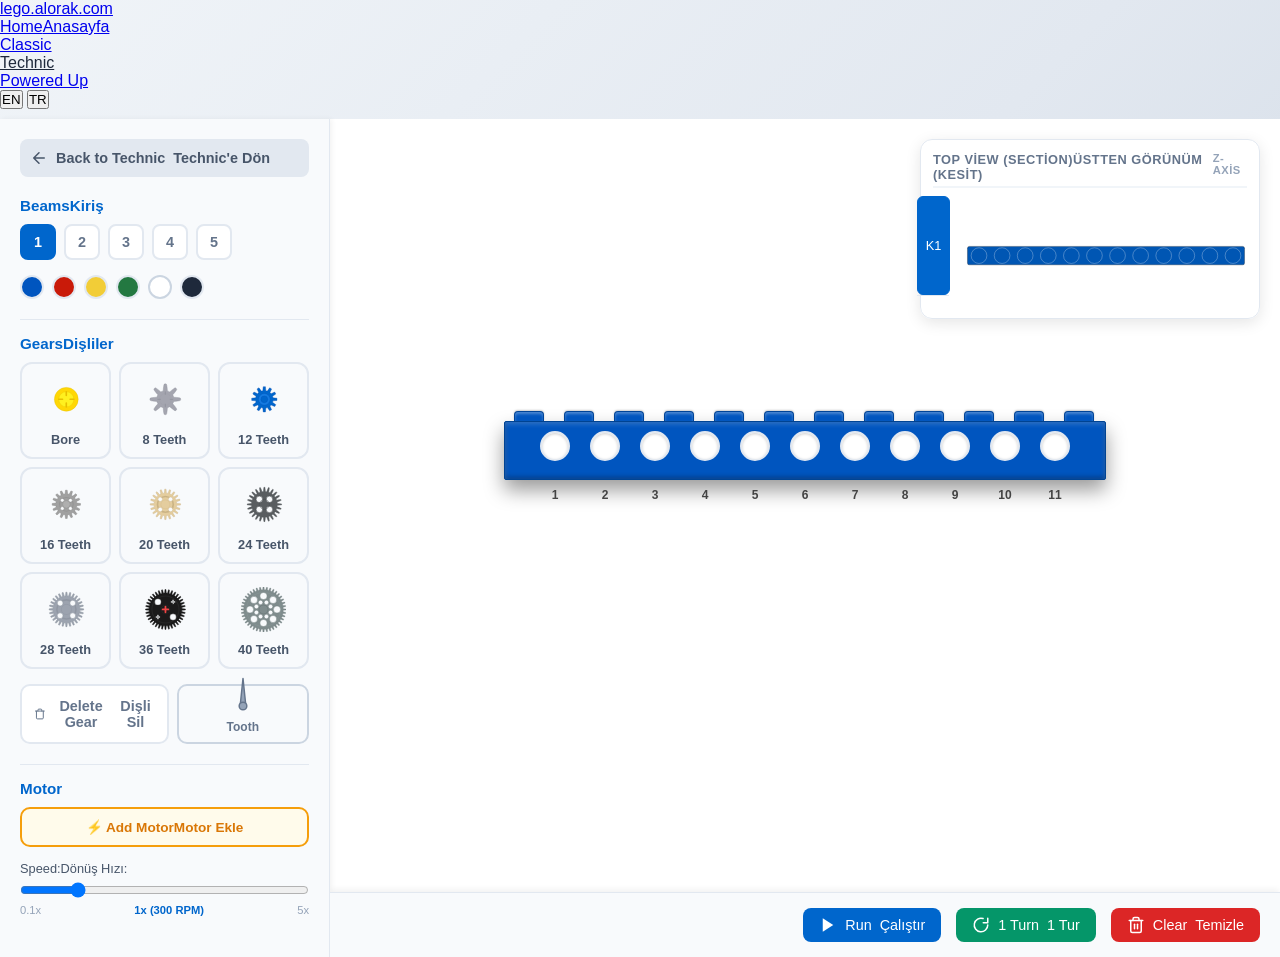
==== index.html @ b3f5bf07 "Create index.html" ====
<!DOCTYPE html>
<html lang="tr">

<head>
    <meta charset="UTF-8">
    <meta name="viewport" content="width=device-width, initial-scale=1.0">
    <title>Technic Gear Calculator - LEGO Hub</title>
    <meta name="description" content="LEGO Technic gear ratio calculator and simulator.">
    <link rel="stylesheet" href="style.css">
    <link rel="icon" href="favicon.png" type="image/png">
    <style>
        * {
            margin: 0;
            padding: 0;
            box-sizing: border-box;
        }

        body {
            font-family: 'Segoe UI', Tahoma, Geneva, Verdana, sans-serif;
            background: linear-gradient(135deg, #f0f4f8 0%, #e2e8f0 50%, #cbd5e1 100%);
            min-height: 100vh;
            color: #1e293b;
            user-select: none;
        }

        /* Main Layout */
        .container {
            max-width: 100%;
            margin: 0;
            padding: 0;
            height: calc(100vh - 52px);
            overflow: hidden;
        }

        .main-grid {
            display: flex;
            height: 100%;
            margin: 0;
            gap: 0;
        }

        /* Sidebar / Palette */
        .sidebar {
            width: 330px;
            /* Slightly wider for comfort */
            height: 100%;
            background: #f8fafc;
            border-right: 1px solid #e2e8f0;
            padding: 20px;
            overflow-y: auto;
            flex-shrink: 0;
            border-radius: 0;
            box-shadow: 2px 0 5px rgba(0, 0, 0, 0.05);
            z-index: 10;
        }

        .sidebar h2 {
            font-size: 1.1rem;
            color: #0066cc;
            margin-bottom: 20px;
            border-bottom: 1px solid #e2e8f0;
            padding-bottom: 10px;
        }

        .gear-palette {
            display: grid;
            grid-template-columns: 1fr 1fr 1fr;
            gap: 8px;
        }

        .gear-option {
            background: #f8fafc;
            border-radius: 12px;
            padding: 10px;
            cursor: pointer;
            transition: all 0.2s;
            border: 2px solid #e2e8f0;
            display: flex;
            flex-direction: column;
            align-items: center;
            gap: 8px;
        }

        .gear-option:hover {
            background: #e2e8f0;
            transform: translateY(-2px);
            box-shadow: 0 4px 12px rgba(0, 0, 0, 0.1);
        }

        .gear-option.selected {
            border-color: #0066cc;
            background: #e0f2fe;
            box-shadow: 0 0 15px rgba(0, 102, 204, 0.2);
        }

        .gear-option svg {
            width: 45px;
            height: 45px;
        }

        .gear-option span {
            font-size: 0.8rem;
            font-weight: 600;
            color: #475569;
        }

        /* Hide red axle in sidebar icons, show black hole instead */
        .gear-icon-wrapper path[fill="#EF4444"],
        .gear-icon-wrapper path[fill="#ef4444"],
        .gear-icon-wrapper path[fill="#fbbf24"] {
            display: none;
        }

        /* Delete Mode Button */
        .delete-mode-btn {
            width: 100%;
            margin-top: 15px;
            padding: 12px;
            border-radius: 10px;
            border: 2px solid #e2e8f0;
            background: #fff;
            color: #64748b;
            font-size: 0.9rem;
            font-weight: 600;
            cursor: pointer;
            transition: all 0.2s;
            display: flex;
            align-items: center;
            justify-content: center;
            gap: 8px;
        }

        .delete-mode-btn:hover {
            background: #fef2f2;
            border-color: #fca5a5;
            color: #dc2626;
        }

        .delete-mode-btn.active {
            background: #dc2626;
            border-color: #dc2626;
            color: #fff;
        }

        /* Motor Mode Button */
        .motor-mode-btn {
            display: block;
            width: 100%;
            padding: 10px;
            margin-top: 10px;
            border-radius: 10px;
            border: 2px solid #f59e0b;
            background: #fffbeb;
            color: #d97706;
            font-size: 0.85rem;
            font-weight: 600;
            cursor: pointer;
            transition: all 0.2s;
        }

        .motor-mode-btn:hover {
            background: #fef3c7;
        }

        .motor-mode-btn.active {
            background: #f59e0b;
            border-color: #f59e0b;
            color: #fff;
        }

        /* Motor Direction Buttons */
        .motor-dir-btn {
            flex: 1;
            padding: 6px 8px;
            border-radius: 6px;
            border: 1px solid #d97706;
            background: #fff;
            color: #92400e;
            font-size: 0.7rem;
            font-weight: 500;
            cursor: pointer;
            transition: all 0.2s;
        }

        .motor-dir-btn:hover {
            background: #fef3c7;
        }

        .motor-dir-btn.active {
            background: #f59e0b;
            border-color: #b45309;
            color: #fff;
        }

        /* Beam Count Buttons */
        .beam-count-btn {
            width: 36px;
            height: 36px;
            border-radius: 8px;
            border: 2px solid #e2e8f0;
            background: #fff;
            color: #64748b;
            font-size: 0.9rem;
            font-weight: 700;
            cursor: pointer;
            transition: all 0.2s;
        }

        .beam-count-btn:hover {
            background: #e0f2fe;
            border-color: #0066cc;
            color: #0066cc;
        }

        .beam-count-btn.active {
            background: #0066cc;
            border-color: #0066cc;
            color: #fff;
        }

        /* Canvas Area */
        /* Canvas Area */
        .canvas-area {
            flex: 1;
            background: #ffffff;
            border-radius: 0;
            margin: 0;
            padding: 0;
            border: none;
            box-shadow: none;
            height: 100%;
            position: relative;
            overflow: hidden;
            display: flex;
            flex-direction: column;
            /* Vertical layout */
            align-items: stretch;
            justify-content: flex-start;
        }

        .simulation-container {
            flex: 1;
            /* Take remaining space */
            width: 100%;
            margin: 0;
            position: relative;
            overflow: auto;
            /* Scroll if content is big */
            display: flex;
            align-items: center;
            justify-content: center;
            transform-origin: center;
            padding: 0;
        }

        .bottom-panel {
            width: 100%;
            background: #f8fafc;
            border-top: 1px solid #e2e8f0;
            padding: 15px 20px;
            display: flex;
            flex-direction: column;
            gap: 15px;
            z-index: 20;
            box-shadow: 0 -4px 6px -1px rgba(0, 0, 0, 0.05);
        }

        /* Side View Panel (Top Right) */
        .side-view-panel {
            position: absolute;
            top: 20px;
            right: 20px;
            width: 340px;
            background: rgba(255, 255, 255, 0.95);
            backdrop-filter: blur(4px);
            border: 1px solid #e2e8f0;
            border-radius: 12px;
            padding: 12px;
            z-index: 40;
            box-shadow: 0 4px 15px rgba(0, 0, 0, 0.1);
            transition: all 0.3s ease;
        }

        .side-view-panel:hover {
            box-shadow: 0 8px 20px rgba(0, 0, 0, 0.15);
        }

        .side-view-header {
            font-size: 0.8rem;
            text-transform: uppercase;
            letter-spacing: 0.5px;
            color: #64748b;
            font-weight: 700;
            margin-bottom: 8px;
            border-bottom: 2px solid #f1f5f9;
            padding-bottom: 4px;
            display: flex;
            justify-content: space-between;
        }

        .side-view-content {
            width: 100%;
            min-height: 60px;
            display: flex;
            justify-content: center;
        }

        .controls {
            position: static;
            display: flex;
            justify-content: flex-end;
            /* Buttons to the right */
            gap: 15px;
            width: 100%;
        }

        .btn {
            background: #0066cc;
            border: none;
            color: #fff;
            padding: 8px 16px;
            border-radius: 8px;
            cursor: pointer;
            font-size: 0.9rem;
            font-weight: 500;
            display: flex;
            align-items: center;
            gap: 6px;
            transition: all 0.2s;
        }

        .btn:hover {
            background: #0052a3;
            transform: translateY(-2px);
            box-shadow: 0 4px 12px rgba(0, 102, 204, 0.3);
        }

        .btn-danger {
            background: #dc2626;
        }

        .btn-danger:hover {
            background: #b91c1c;
        }

        /* Simulation Container */


        .beams-container {
            display: flex;
            flex-direction: column;
            align-items: center;
            gap: 0;
        }

        .beam-wrapper {
            position: relative;
        }

        /* Technic Beam - taller to represent 1.2 stud height ratio */
        .technic-beam {
            position: relative;
            background: #0056b3;
            /* Classic Technic Blue */
            border-radius: 2px;
            /* Flex restored */
            display: flex;
            align-items: flex-start;
            /* Align content to top */
            padding: 9px 35px 18px 5px;
            /* Ratio 1:3.5:2 -> Top 9px, Right 35px, Hole 30px, Bottom 18px */
            box-shadow:
                inset 0 2px 5px rgba(255, 255, 255, 0.2),
                inset 0 -2px 5px rgba(0, 0, 0, 0.3),
                0 10px 20px rgba(0, 0, 0, 0.4);
            border: 1px solid #004494;
        }

        /* Studs on top of beam */
        .beam-studs {
            position: absolute;
            top: -10px;
            left: 20px;
            display: flex;
            gap: 0;
            z-index: 1;
        }

        .stud {
            width: 30px;
            height: 10px;
            background: linear-gradient(180deg, #0077d4 0%, #0056b3 50%, #004494 100%);
            border-radius: 4px 4px 0 0;
            margin-right: 20px;
            /* STUD_SPACING - stud_width */
            box-shadow:
                inset 0 2px 3px rgba(255, 255, 255, 0.3),
                0 -1px 2px rgba(0, 0, 0, 0.2);
            border: 1px solid #004494;
            border-bottom: none;
        }

        .stud:last-child {
            margin-right: 0;
        }

        .beam-holes {
            display: flex;
            position: relative;
        }

        .beam-hole {
            width: 30px;
            height: 30px;
            background: #ffffff;
            border-radius: 50%;
            box-shadow: inset 0 1px 3px rgba(0, 0, 0, 0.2);
            cursor: pointer;
            position: relative;
            transition: all 0.2s;
            border: 2px solid #e2e8f0;
            z-index: 2;
        }

        .beam-hole:hover {
            border-color: #0066cc;
            background: #e0f2fe;
        }

        .beam-hole.has-gear {
            background: #1e293b;
            border-color: transparent;
            box-shadow: inset 0 2px 4px rgba(0, 0, 0, 0.6);
        }

        .beam-hole.active {
            border-color: #0066cc;
            background: rgba(0, 102, 204, 0.3);
        }

        .beam-hole.invalid {
            border-color: #dc2626;
            background: rgba(220, 38, 38, 0.2);
        }

        .beam-hole.has-motor {
            background: #f59e0b;
            border-color: #d97706;
            box-shadow: inset 0 2px 4px rgba(0, 0, 0, 0.3), 0 0 8px rgba(245, 158, 11, 0.5);
        }

        .beam-hole::after {
            content: attr(data-index);
            position: absolute;
            top: 55px;
            /* Below the beam (Height ~57px) */
            left: 50%;
            transform: translateX(-50%);
            font-size: 0.75rem;
            color: #333;
            /* Darker color */
            opacity: 0.9;
            display: block;
            /* Always show numbers */
            font-weight: bold;
        }

        /* Show numbers only on the last beam */
        .beam-wrapper:last-child .beam-hole::after {
            display: block;
        }

        /* Delete mode cursor */
        .delete-mode .beam-hole {
            cursor: crosshair;
        }

        .delete-mode .beam-hole:hover {
            border-color: #dc2626;
            background: rgba(220, 38, 38, 0.2);
        }

        /* Placed Gear on Beam */
        .gear-on-beam {
            position: absolute;
            top: 50%;
            left: 50%;
            transform: translate(-50%, -50%);
            /* Center on the hole */
            pointer-events: none;
            /* Let clicks pass to the remove button or hole */
            transition: transform 0.1s linear;
            display: flex;
            justify-content: center;
            align-items: center;
            z-index: 20;
            /* Ensure on top of beam */
        }

        .gear-remove-btn {
            position: absolute;
            top: -20px;
            /* Position relative to the hole center */
            right: -20px;
            background: #e74c3c;
            color: white;
            border: none;
            width: 20px;
            height: 20px;
            border-radius: 50%;
            font-size: 12px;
            cursor: pointer;
            display: flex;
            align-items: center;
            justify-content: center;
            opacity: 0;
            transition: opacity 0.2s;
            pointer-events: auto;
            z-index: 100;
        }

        .beam-hole:hover .gear-remove-btn,
        .gear-on-beam:hover+.gear-remove-btn {
            /* Tricky to target, easier if button is inside hole */
            opacity: 1;
        }

        /* Make the gear visually partially transparent when hovering the hole to see underlying structure optional */

        /* Connection Lines */
        .connection-layer {
            position: absolute;
            top: 0;
            left: 0;
            width: 100%;
            height: 100%;
            pointer-events: none;
            z-index: 5;
        }

        .connection-indicator {
            position: absolute;
            height: 6px;
            background: #2ecc71;
            top: 50%;
            transform: translateY(-50%);
            border-radius: 3px;
            transition: all 0.3s;
            opacity: 0.7;
        }

        .connection-indicator.error {
            background: #e74c3c;
            height: 8px;
            animation: pulse 1s infinite;
            z-index: 6;
        }

        @keyframes pulse {
            0% {
                opacity: 0.4;
            }

            50% {
                opacity: 0.8;
            }

            100% {
                opacity: 0.4;
            }
        }

        /* Info Panel */
        .info-panel {
            margin-top: 20px;
            background: #f1f5f9;
            padding: 15px;
            border-radius: 12px;
            width: 100%;
            border: 1px solid #e2e8f0;
        }

        .info-text {
            color: #475569;
            font-size: 0.9rem;
            line-height: 1.5;
        }

        .info-text strong {
            color: #1e293b;
        }

        /* Simulation Stats Panel */
        .simulation-stats {
            width: 100%;
            margin-top: 15px;
            background: #ffffff;
            border: 1px solid #e2e8f0;
            border-radius: 12px;
            padding: 15px;
            display: none;
        }

        .simulation-stats.active {
            display: block;
        }

        .stats-title {
            font-size: 0.9rem;
            font-weight: 700;
            color: #0066cc;
            margin-bottom: 12px;
            display: flex;
            align-items: center;
            gap: 8px;
        }

        .stats-grid {
            display: flex;
            flex-wrap: wrap;
            justify-content: center;
            gap: 8px;
        }

        .gear-stat-card {
            background: #f8fafc;
            border: 1px solid #e2e8f0;
            border-radius: 8px;
            padding: 8px;
            min-width: 125px;
            flex: 0 1 auto;
        }

        .gear-stat-card.driver {
            border-color: #0066cc;
            background: #e0f2fe;
            /* Light blue for driver when idle */
            box-shadow: 0 0 0 2px rgba(0, 102, 204, 0.1);
        }

        .gear-stat-card.active-spinning {
            background: #dcfce7 !important;
            /* Light green when running */
            border-color: #4ade80 !important;
            transition: background-color 0.3s;
        }

        .gear-stat-header {
            display: flex;
            align-items: center;
            justify-content: center;
            gap: 6px;
            margin-bottom: 8px;
        }

        .gear-stat-color {
            width: 12px;
            height: 12px;
            border-radius: 50%;
        }

        .gear-stat-name {
            font-size: 0.85rem;
            font-weight: 600;
            color: #1e293b;
        }

        .gear-stat-hole {
            font-size: 0.7rem;
            color: #64748b;
        }

        .gear-stat-values {
            display: flex;
            flex-direction: column;
            gap: 4px;
        }

        .gear-stat-row {
            display: flex;
            justify-content: space-between;
            align-items: center;
            font-size: 0.75rem;
        }

        .gear-stat-label {
            color: #64748b;
        }

        .gear-stat-value {
            font-weight: 600;
            color: #1e293b;
        }

        .gear-stat-value.cw {
            color: #16a34a;
        }

        .gear-stat-value.ccw {
            color: #dc2626;
        }

        .rotation-indicator {
            font-size: 1rem;
        }

        @media (max-width: 900px) {
            .main-grid {
                grid-template-columns: 1fr;
            }

            .gear-palette {
                grid-template-columns: repeat(3, 1fr);
            }

            .stats-grid {
                grid-template-columns: repeat(2, 1fr);
            }
        }

        /* Warning Modal */
        .modal-overlay {
            position: fixed;
            top: 0;
            left: 0;
            width: 100%;
            height: 100%;
            background: rgba(0, 0, 0, 0.5);
            display: flex;
            justify-content: center;
            align-items: center;
            z-index: 1000;
            opacity: 0;
            visibility: hidden;
            transition: all 0.3s;
        }

        .modal-overlay.active {
            opacity: 1;
            visibility: visible;
        }

        .modal-content {
            background: white;
            padding: 25px;
            border-radius: 12px;
            box-shadow: 0 10px 25px rgba(0, 0, 0, 0.2);
            max-width: 400px;
            width: 90%;
            text-align: center;
            transform: translateY(-20px);
            transition: transform 0.3s;
        }

        .modal-overlay.active .modal-content {
            transform: translateY(0);
        }

        .modal-icon {
            font-size: 3rem;
            margin-bottom: 15px;
        }

        .modal-title {
            font-size: 1.25rem;
            font-weight: 600;
            color: #1e293b;
            margin-bottom: 10px;
        }

        .modal-message {
            color: #64748b;
            margin-bottom: 20px;
            line-height: 1.5;
        }

        .modal-btn {
            background: #0066cc;
            color: white;
            border: none;
            padding: 10px 24px;
            border-radius: 8px;
            font-weight: 600;
            cursor: pointer;
            transition: background 0.2s;
        }

        .modal-btn:hover {
            background: #0052a3;
        }
    </style>
</head>

<body>
    <!-- Site Header -->
    <header>
        <a href="index.html" class="logo">
            lego.alorak.com
        </a>
        <nav>
            <ul>
                <li><a href="index.html"><span class="en-content">Home</span><span
                            class="tr-content">Anasayfa</span></a></li>
                <li><a href="classic.html">Classic</a></li>
                <li><a href="technic.html" style="color:var(--lego-red)">Technic</a></li>
                <li><a href="poweredup.html">Powered Up</a></li>
            </ul>
        </nav>
        <div class="lang-switch">
            <button class="lang-btn active" onclick="setLang('en')">EN</button>
            <button class="lang-btn" onclick="setLang('tr')">TR</button>
        </div>
    </header>

    <div class="container" style="padding-top: 10px;">
        <div class="main-grid">
            <!-- Sidebar -->
            <aside class="sidebar">
                <a href="technic.html"
                    style="display: flex; align-items: center; gap: 8px; margin-bottom: 20px; text-decoration: none; color: #475569; font-weight: 600; font-size: 0.9rem; padding: 10px; background: #e2e8f0; border-radius: 8px; transition: all 0.2s;"
                    onmouseover="this.style.background='#cbd5e1'" onmouseout="this.style.background='#e2e8f0'">
                    <svg xmlns="http://www.w3.org/2000/svg" width="18" height="18" viewBox="0 0 24 24" fill="none"
                        stroke="currentColor" stroke-width="2" stroke-linecap="round" stroke-linejoin="round">
                        <path d="M19 12H5M12 19l-7-7 7-7" />
                    </svg>
                    <span class="en-content">Back to Technic</span><span class="tr-content">Technic'e Dön</span>
                </a>

                <!-- 1. Beam Count Selector (First) -->
                <h3 style="font-size: 0.95rem; color: #0066cc; margin-bottom: 10px;"><span
                        class="en-content">Beams</span><span class="tr-content">Kiriş</span></h3>
                <div style="display: flex; gap: 8px; flex-wrap: wrap; margin-bottom: 15px;">
                    <button class="beam-count-btn active" onclick="setBeamCount(1)" data-count="1">1</button>
                    <button class="beam-count-btn" onclick="setBeamCount(2)" data-count="2">2</button>
                    <button class="beam-count-btn" onclick="setBeamCount(3)" data-count="3">3</button>
                    <button class="beam-count-btn" onclick="setBeamCount(4)" data-count="4">4</button>
                    <button class="beam-count-btn" onclick="setBeamCount(5)" data-count="5">5</button>
                </div>

                <!-- Beam Color Selection -->
                <!-- Kiriş Rengi Label Removed -->
                <div style="display: flex; gap: 8px; margin-bottom: 20px;">
                    <button onclick="setBeamColor('blue')"
                        style="width:24px; height:24px; background:#0055BF; border:2px solid #e2e8f0; border-radius:50%; cursor:pointer; transition: transform 0.2s;"
                        onmouseover="this.style.transform='scale(1.2)'" onmouseout="this.style.transform='scale(1)'"
                        title="Mavi"></button>
                    <button onclick="setBeamColor('red')"
                        style="width:24px; height:24px; background:#C91A09; border:2px solid #e2e8f0; border-radius:50%; cursor:pointer; transition: transform 0.2s;"
                        onmouseover="this.style.transform='scale(1.2)'" onmouseout="this.style.transform='scale(1)'"
                        title="Kırmızı"></button>
                    <button onclick="setBeamColor('yellow')"
                        style="width:24px; height:24px; background:#F2CD37; border:2px solid #e2e8f0; border-radius:50%; cursor:pointer; transition: transform 0.2s;"
                        onmouseover="this.style.transform='scale(1.2)'" onmouseout="this.style.transform='scale(1)'"
                        title="Sarı"></button>
                    <button onclick="setBeamColor('green')"
                        style="width:24px; height:24px; background:#237841; border:2px solid #e2e8f0; border-radius:50%; cursor:pointer; transition: transform 0.2s;"
                        onmouseover="this.style.transform='scale(1.2)'" onmouseout="this.style.transform='scale(1)'"
                        title="Yeşil"></button>
                    <button onclick="setBeamColor('white')"
                        style="width:24px; height:24px; background:#FFFFFF; border:2px solid #cbd5e1; border-radius:50%; cursor:pointer; transition: transform 0.2s;"
                        onmouseover="this.style.transform='scale(1.2)'" onmouseout="this.style.transform='scale(1)'"
                        title="Beyaz"></button>
                    <button onclick="setBeamColor('black')"
                        style="width:24px; height:24px; background:#1e293b; border:2px solid #e2e8f0; border-radius:50%; cursor:pointer; transition: transform 0.2s;"
                        onmouseover="this.style.transform='scale(1.2)'" onmouseout="this.style.transform='scale(1)'"
                        title="Siyah"></button>
                </div>

                <!-- 2. Gear Selection -->
                <div style="padding-top: 15px; border-top: 1px solid #e2e8f0;">
                    <h3 style="font-size: 0.95rem; color: #0066cc; margin-bottom: 10px;"><span
                            class="en-content">Gears</span><span class="tr-content">Dişliler</span></h3>
                    <div class="gear-palette" id="gearPalette">
                        <!-- Gears injected by JS -->
                    </div>
                    <div style="display: flex; gap: 8px;">
                        <button class="delete-mode-btn" id="deleteModeBtn" onclick="toggleDeleteMode()"
                            style="flex: 1; display: flex; align-items: center; justify-content: center; gap: 6px;">
                            <svg xmlns="http://www.w3.org/2000/svg" width="16" height="16" viewBox="0 0 24 24"
                                fill="none" stroke="currentColor" stroke-width="2" stroke-linecap="round"
                                stroke-linejoin="round">
                                <polyline points="3 6 5 6 21 6"></polyline>
                                <path
                                    d="M19 6v14a2 2 0 0 1-2 2H7a2 2 0 0 1-2-2V6m3 0V4a2 2 0 0 1 2-2h4a2 2 0 0 1 2 2v2">
                                </path>
                            </svg>
                            <span class="en-content">Delete Gear</span><span class="tr-content">Dişli Sil</span>
                        </button>
                        <!-- Tooth Button Added -->
                        <button class="delete-mode-btn" id="toothModeBtn" onclick="toggleToothMode()"
                            style="flex: 1; background-color: #f8fafc; border-color: #cbd5e1; color: #64748b; display: flex; flex-direction: column; align-items: center; justify-content: center; gap: 2px; padding: 4px;">
                            <div id="toothBtnIcon"
                                style="width: 24px; height: 24px; transition: transform 0.3s; transform-origin: center;">
                                <svg viewBox="0 0 100 100" width="100%" height="100%" style="overflow:visible">
                                    <path id="toothBtnPath" d="M38 50 L 50 -65 L 62 50 Z" fill="#94a3b8"
                                        stroke="#64748b" stroke-width="6" stroke-linejoin="round" />
                                    <circle id="toothBtnCircle" cx="50" cy="50" r="16" fill="#94a3b8" stroke="#64748b"
                                        stroke-width="6" />
                                </svg>
                            </div>
                            <span style="font-size: 0.75rem; font-weight:600;">Tooth</span>
                        </button>
                    </div>
                </div>

                <!-- Tooth Settings Panel -->
                <!-- Duplicate Panel Removed -->

                <!-- 3. Motor Placement -->
                <div style="margin-top: 20px; padding-top: 15px; border-top: 1px solid #e2e8f0;">
                    <h3 style="font-size: 0.95rem; color: #0066cc; margin-bottom: 10px;">Motor</h3>
                    <button class="motor-mode-btn" id="motorModeBtn" onclick="toggleMotorMode()">
                        ⚡ <span class="en-content">Add Motor</span><span class="tr-content">Motor Ekle</span>
                    </button>

                    <!-- Motor Info (shown when motor is placed) -->
                    <div id="motorInfo"
                        style="display: none; margin-top: 10px; padding: 10px; background: #fffbeb; border-radius: 8px; border: 1px solid #f59e0b;">
                        <div style="font-size: 0.8rem; color: #92400e; margin-bottom: 8px;">
                            ⚡ Motor: <span id="motorPositionLabel">-</span>
                        </div>

                        <!-- Motor Direction -->
                        <!-- Label removed -->
                        <div style="display: flex; gap: 6px; margin-top: 4px;">
                            <button class="motor-dir-btn active" id="motorDirCW" onclick="setMotorDirection(1)">
                                ↻ <span class="en-content">Clockwise</span><span class="tr-content">Saat Yönü</span>
                            </button>
                            <button class="motor-dir-btn" id="motorDirCCW" onclick="setMotorDirection(-1)">
                                ↺ <span class="en-content">Counter-CW</span><span class="tr-content">Ters Yön</span>
                            </button>
                        </div>
                    </div>

                    <div id="motorHelpText" style="display: none;"></div>

                    <!-- Speed Control -->
                    <div style="margin-top: 12px;">
                        <label style="font-size: 0.8rem; color: #475569;"><span class="en-content">Speed:</span><span
                                class="tr-content">Dönüş Hızı:</span></label>
                        <input type="range" id="speedSlider" min="0.1" max="5" step="0.1" value="1"
                            style="width: 100%; cursor: pointer; margin-top: 5px;" onchange="updateSpeedLabel()">
                        <div
                            style="display: flex; justify-content: space-between; font-size: 0.7rem; color: #94a3b8; margin-top: 2px;">
                            <span>0.1x</span>
                            <span id="speedLabel" style="font-weight: bold; color: #0066cc;">1x</span>
                            <span>5x</span>
                        </div>
                    </div>
                </div>

                <!-- Tooth Settings Panel (Moved below Motor) -->
                <div id="toothSettingsPanel"
                    style="display: none; margin-top: 20px; padding-top: 15px; border-top: 1px solid #e2e8f0;">
                    <h3 style="font-size: 0.95rem; color: #d97706; margin-bottom: 10px;"><span class="en-content">Tooth
                            Direction</span><span class="tr-content">Tooth (Gösterge) Yönü</span></h3>
                    <div
                        style="display: flex; align-items: center; gap: 10px; background: #fff7ed; padding: 10px; border-radius: 8px; border: 1px solid #ffedd5;">
                        <span style="font-size: 0.9rem; font-weight: bold; color: #9a3412; min-width: 40px;"
                            id="pointerAngleDisplay">0°</span>
                        <button class="btn" onclick="rotatePointerSetting()"
                            style="flex: 1; padding: 6px; font-size: 0.8rem; background: #fff; border: 1px solid #fdba74; color: #c2410c; cursor: pointer;">
                            ↻ +90° <span class="en-content">Rotate</span><span class="tr-content">Çevir</span>
                        </button>
                    </div>
                    <p style="font-size: 0.75rem; color: #94a3b8; margin-top: 8px; margin-bottom: 0;">
                        <span class="en-content">Select the angle and click on a gear to add.</span><span
                            class="tr-content">İstediğiniz açıyı seçip dişliye tıklayarak ekleyin.</span>
                    </p>
                </div>
            </aside>

            <!-- Main Canvas -->
            <main class="canvas-area">
                <!-- Side View Panel -->
                <div class="side-view-panel">
                    <div class="side-view-header">
                        <span><span class="en-content">Top View (Section)</span><span class="tr-content">Üstten Görünüm
                                (Kesit)</span></span>
                        <span style="font-size: 0.7rem; color: #94a3b8;">Z-Axis</span>
                    </div>
                    <div class="side-view-content" id="sideViewContainer">
                        <!-- SVG Injected Here -->
                    </div>
                </div>

                <div class="simulation-container" id="simContainer">
                    <!-- Beam renders here -->
                </div>

                <div class="bottom-panel">
                    <div class="controls">
                        <button class="btn" id="toggleRun" style="display: flex; align-items: center; gap: 8px;">
                            <svg xmlns="http://www.w3.org/2000/svg" width="18" height="18" viewBox="0 0 24 24"
                                fill="currentColor" stroke="none" stroke-width="2" stroke-linecap="round"
                                stroke-linejoin="round">
                                <polygon points="5 3 19 12 5 21 5 3"></polygon>
                            </svg>
                            <span class="en-content">Run</span><span class="tr-content">Çalıştır</span>
                        </button>
                        <button class="btn" id="runOneTurn"
                            style="display: flex; align-items: center; gap: 8px; background: #059669;">
                            <svg xmlns="http://www.w3.org/2000/svg" width="18" height="18" viewBox="0 0 24 24"
                                fill="none" stroke="currentColor" stroke-width="2" stroke-linecap="round"
                                stroke-linejoin="round">
                                <path d="M21 12a9 9 0 11-6.219-8.56"></path>
                                <polyline points="21 3 21 9 15 9"></polyline>
                            </svg>
                            <span class="en-content">1 Turn</span><span class="tr-content">1 Tur</span>
                        </button>
                        <button class="btn btn-danger" id="clearBoard"
                            style="display: flex; align-items: center; gap: 8px;">
                            <svg xmlns="http://www.w3.org/2000/svg" width="18" height="18" viewBox="0 0 24 24"
                                fill="none" stroke="currentColor" stroke-width="2" stroke-linecap="round"
                                stroke-linejoin="round">
                                <polyline points="3 6 5 6 21 6"></polyline>
                                <path
                                    d="M19 6v14a2 2 0 0 1-2 2H7a2 2 0 0 1-2-2V6m3 0V4a2 2 0 0 1 2-2h4a2 2 0 0 1 2 2v2">
                                </path>
                                <line x1="10" y1="11" x2="10" y2="17"></line>
                                <line x1="14" y1="11" x2="14" y2="17"></line>
                            </svg>
                            <span class="en-content">Clear</span><span class="tr-content">Temizle</span>
                        </button>
                    </div>

                    <!-- Simulation Stats Panel (Moved here) -->
                    <div class="simulation-stats" id="simulationStats">
                        <div class="stats-title">
                            📊 <span class="en-content">Rotation Info</span><span class="tr-content">Dönüş
                                Bilgileri</span>
                        </div>
                        <div class="stats-grid" id="statsGrid">
                            <!-- Gear stats will be injected here -->
                        </div>
                    </div>
                </div>
            </main>
        </div>
    </div>

    <script>
        // --- CONFIGURATION ---

        // 1 Stud (Hole center-to-center spacing) in pixels
        const STUD_SPACING = 50;

        // Gear Definitions
        // radius: The pitch radius in "studs".
        // Diameter = 2 * radius.
        // Example: 8T has 0.5 stud radius (1 stud diameter). Fits perfectly with another 8T on adjacent hole (dist 1).
        const GEARS = [
            { teeth: 0, radius: 0.5, color: '#FFD706', type: 'bush' }, // Bush (Spacer) - Yellow
            { teeth: 8, radius: 0.5, color: '#A4A5AF', type: 'spur' },
            { teeth: 12, radius: 0.75, color: '#0066cc', type: 'bevel' },
            { teeth: 16, radius: 1.0, color: '#a0a0a0', type: 'spur' },
            { teeth: 20, radius: 1.25, color: '#e4cd9e', type: 'double' }, // Tan (Updated from image)
            { teeth: 24, radius: 1.5, color: '#595d60', type: 'spur' },   // Dark Gray
            { teeth: 28, radius: 1.75, color: '#9ca3af', type: 'double' }, // Light Gray (New Design)
            { teeth: 36, radius: 2.25, color: '#1a1a1a', type: 'spur' },  // Black
            { teeth: 40, radius: 2.5, color: '#7f8c8d', type: 'spur' }
        ];

        // --- STATE ---
        let selectedGearIndex = null;
        // 2D board state: boardState[beamIndex][holeIndex]
        let boardState = [];
        let isRunning = false;
        let animationFrameId;
        let deleteMode = false;
        let motorMode = false;
        let beamCount = 1; // Number of beams (1-5)
        // Motor position: { beamIndex, holeIndex } or null
        let motorPosition = null;
        // Motor direction: 1 = clockwise, -1 = counter-clockwise
        let motorDirection = 1;
        // Beam Color: blue, red, yellow, green, white, black
        let beamColor = 'blue';
        let toothMode = false;
        let currentPointerAngle = 0;

        // Manual Gear Rotation State (Kinematic Drag)
        let gearConnectionsMap = {};
        let isDraggingGear = false;
        let draggedGearKey = null; // { beamIndex, holeIndex }
        let lastMouseX = 0;

        // Initialize board state for given beam count
        function initBoardState() {
            boardState = [];
            for (let i = 0; i < 5; i++) { // Max 5 beams
                boardState.push(new Array(11).fill(null));
            }
            motorPosition = null;
            updateMotorInfoPanel();
        }

        function setBeamColor(color) {
            beamColor = color;
            renderBeam();
        }

        // --- HELPERS ---
        function updateStatus(message, isWarning = false) {
            // Status bar disabled
        }

        // --- INIT ---
        function init() {
            initBoardState();
            renderPalette();
            renderBeam();
            setupEventListeners();
            updateSpeedLabel(); // Initialize speed label with RPM
        }

        function setupEventListeners() {
            document.getElementById('toggleRun').addEventListener('click', toggleSimulation);
            document.getElementById('runOneTurn').addEventListener('click', runOneTurn);
            document.getElementById('clearBoard').addEventListener('click', clearBoard);

            // Drag Events (Global)
            document.addEventListener('mousemove', handleGearDrag);
            document.addEventListener('mouseup', endGearDrag);

            // Clear highlight when clicking on empty space in simulation container
            document.getElementById('simContainer').addEventListener('click', function (e) {
                // Only clear if clicking on background (not on holes, gears, or buttons)
                if (e.target.classList.contains('simulation-container') ||
                    e.target.classList.contains('beam-content-area') ||
                    e.target.classList.contains('technic-beam') ||
                    e.target.classList.contains('beam-wrapper')) {
                    if (typeof clearHighlight === 'function') {
                        clearHighlight();
                    }
                    // Reset Modes
                    if (selectedGearIndex !== null) {
                        selectedGearIndex = null;
                        document.querySelectorAll('.gear-option').forEach(el => el.classList.remove('selected'));
                    }
                    if (toothMode) toggleToothMode();
                }
            });
        }

        function updateSpeedLabel() {
            const slider = document.getElementById('speedSlider');
            const label = document.getElementById('speedLabel');
            if (slider && label) {
                const val = parseFloat(slider.value);
                const rpm = Math.round(val * 300);
                label.textContent = `${val}x (${rpm} RPM)`;
            }
        }

        function updateMotorInfoPanel() {
            const motorInfo = document.getElementById('motorInfo');
            const motorHelpText = document.getElementById('motorHelpText');
            const motorPositionLabel = document.getElementById('motorPositionLabel');

            if (motorPosition) {
                motorInfo.style.display = 'block';
                motorHelpText.style.display = 'none';
                motorPositionLabel.textContent = `Kiriş ${motorPosition.beamIndex + 1}, Delik ${motorPosition.holeIndex + 1}`;
            } else {
                motorInfo.style.display = 'none';
                motorHelpText.style.display = 'block';
            }
        }

        function setMotorDirection(dir) {
            motorDirection = dir;

            // Update button states
            document.getElementById('motorDirCW').classList.toggle('active', dir === 1);
            document.getElementById('motorDirCCW').classList.toggle('active', dir === -1);
        }

        function clearBoard() {
            document.getElementById('confirmModal').classList.add('active');
        }

        function closeConfirmModal(event) {
            if (!event || event.target.id === 'confirmModal' || (event.target.classList && event.target.classList.contains('close-btn'))) {
                document.getElementById('confirmModal').classList.remove('active');
            }
            // For manual close
            if (!event) document.getElementById('confirmModal').classList.remove('active');
        }

        function executeClearBoard() {
            initBoardState();
            stopSimulation();
            motorPosition = null;
            updateMotorInfoPanel();
            renderBeam();
            renderSideView();
            validateAndCalculate();
            updateStatus(t('allCleared'));
            renderSimulationStats();
            document.getElementById('confirmModal').classList.remove('active');
        }

        function toggleDeleteMode() {
            deleteMode = !deleteMode;
            selectedGearIndex = null;

            // Update UI
            document.querySelectorAll('.gear-option').forEach(el => el.classList.remove('selected'));
            const btn = document.getElementById('deleteModeBtn');
            const simContainer = document.getElementById('simContainer');

            const trashIcon = `<svg xmlns="http://www.w3.org/2000/svg" width="18" height="18" viewBox="0 0 24 24" fill="none" stroke="currentColor" stroke-width="2" stroke-linecap="round" stroke-linejoin="round" style="margin-right: 6px;"><polyline points="3 6 5 6 21 6"></polyline><path d="M19 6v14a2 2 0 0 1-2 2H7a2 2 0 0 1-2-2V6m3 0V4a2 2 0 0 1 2-2h4a2 2 0 0 1 2 2v2"></path></svg>`;

            if (deleteMode) {
                btn.classList.add('active');
                btn.innerHTML = trashIcon + t('deleteGear');
                simContainer.classList.add('delete-mode');
                updateStatus(t('deleteMode'));
            } else {
                btn.classList.remove('active');
                btn.innerHTML = trashIcon + t('deleteGear');
                simContainer.classList.remove('delete-mode');
                updateStatus('Silme modu kapatıldı.');
            }
        }

        function rotatePointerSetting() {
            currentPointerAngle = (currentPointerAngle + 90) % 360;
            const display = document.getElementById('pointerAngleDisplay');
            if (display) display.innerText = currentPointerAngle + '°';

            // Rotate Button Icon
            const icon = document.getElementById('toothBtnIcon');
            if (icon) icon.style.transform = `rotate(${currentPointerAngle}deg)`;
        }

        function toggleToothMode() {
            toothMode = !toothMode;
            // Reset other modes
            if (toothMode) {
                deleteMode = false;
                motorMode = false;
                selectedGearIndex = null;
            }
            updateStatus(toothMode ? t('toothMode') : t('toothModeOff'));
            renderBeam(); // To update UI states

            // Update UI Buttons
            const btn = document.getElementById('toothModeBtn');
            const panel = document.getElementById('toothSettingsPanel');
            const deleteBtn = document.getElementById('deleteModeBtn');
            const motorBtn = document.getElementById('motorModeBtn');
            const path = document.getElementById('toothBtnPath');
            const circle = document.getElementById('toothBtnCircle');

            // Toggle classes
            if (toothMode) {
                // Active: Orange
                btn.style.backgroundColor = '#fff7ed';
                btn.style.borderColor = '#fdba74';
                btn.style.color = '#c2410c';
                btn.classList.add('active');
                if (path) { path.setAttribute('fill', '#FF7F00'); path.setAttribute('stroke', '#9a3412'); }
                if (circle) { circle.setAttribute('fill', '#FF7F00'); circle.setAttribute('stroke', '#9a3412'); }

                if (panel) panel.style.display = 'block';
                if (deleteBtn) deleteBtn.classList.remove('active');
                if (motorBtn) motorBtn.classList.remove('active');

                // Clear selection visual
                document.querySelectorAll('.gear-option').forEach(el => el.classList.remove('selected'));
                document.getElementById('simContainer').classList.remove('delete-mode');
            } else {
                // Inactive: Gray
                btn.style.backgroundColor = '#f8fafc';
                btn.style.borderColor = '#cbd5e1';
                btn.style.color = '#64748b';
                btn.classList.remove('active');
                if (path) { path.setAttribute('fill', '#94a3b8'); path.setAttribute('stroke', '#64748b'); }
                if (circle) { circle.setAttribute('fill', '#94a3b8'); circle.setAttribute('stroke', '#64748b'); }

                if (panel) panel.style.display = 'none';
            }
        }


        function toggleMotorMode() {
            motorMode = !motorMode;
            deleteMode = false;
            selectedGearIndex = null;

            // Update UI
            document.querySelectorAll('.gear-option').forEach(el => el.classList.remove('selected'));
            document.getElementById('deleteModeBtn').classList.remove('active');
            const trashIcon = `<svg xmlns="http://www.w3.org/2000/svg" width="18" height="18" viewBox="0 0 24 24" fill="none" stroke="currentColor" stroke-width="2" stroke-linecap="round" stroke-linejoin="round" style="margin-right: 6px;"><polyline points="3 6 5 6 21 6"></polyline><path d="M19 6v14a2 2 0 0 1-2 2H7a2 2 0 0 1-2-2V6m3 0V4a2 2 0 0 1 2-2h4a2 2 0 0 1 2 2v2"></path></svg>`;
            document.getElementById('deleteModeBtn').innerHTML = trashIcon + t('deleteGear');
            document.getElementById('simContainer').classList.remove('delete-mode');

            const btn = document.getElementById('motorModeBtn');

            if (motorMode) {
                btn.classList.add('active');
                btn.innerHTML = '⚡ Motor Ekle (Aktif)';
                updateStatus('Motor modu aktif. Motor yerleştirmek istediğiniz deliğe tıklayın.');
            } else {
                btn.classList.remove('active');
                btn.innerHTML = '⚡ Motor Ekle';
                updateStatus('Motor modu kapatıldı.');
            }
        }

        function setBeamCount(count) {
            beamCount = count;

            // Update button states
            document.querySelectorAll('.beam-count-btn').forEach(btn => {
                btn.classList.remove('active');
                if (parseInt(btn.dataset.count) === count) {
                    btn.classList.add('active');
                }
            });

            // Resize boardState keeping existing data
            const newBoardState = [];
            for (let i = 0; i < count; i++) {
                if (i < boardState.length) {
                    newBoardState.push(boardState[i]);
                } else {
                    newBoardState.push(new Array(11).fill(null));
                }
            }
            boardState = newBoardState;

            // Check if motor was on a removed beam
            if (motorPosition && motorPosition.beamIndex >= beamCount) {
                motorPosition = null;
                updateMotorInfoPanel();
            }

            stopSimulation();
            renderBeam();
            updateStatus(`${count} kiriş seçildi.`);
        }

        // --- RENDERING ---

        function renderPalette() {
            const container = document.getElementById('gearPalette');
            container.innerHTML = GEARS.map((gear, index) => {
                return `
                <div class="gear-option" onclick="selectGear(${index})" id="gearOption_${index}">
                    ${generateGearIconSVG(gear.teeth, gear.color, gear.radius)}
                    <span>${gear.type === 'tooth' ? 'Tooth' : (gear.teeth > 0 ? gear.teeth + ' ' + t('teeth') : t('bore'))}</span>
                </div>
            `}).join('');
        }

        function selectGear(index) {
            // Disable delete mode when selecting a gear
            if (deleteMode) {
                deleteMode = false;
                document.getElementById('deleteModeBtn').classList.remove('active');
                const trashIcon = `<svg xmlns="http://www.w3.org/2000/svg" width="18" height="18" viewBox="0 0 24 24" fill="none" stroke="currentColor" stroke-width="2" stroke-linecap="round" stroke-linejoin="round" style="margin-right: 6px;"><polyline points="3 6 5 6 21 6"></polyline><path d="M19 6v14a2 2 0 0 1-2 2H7a2 2 0 0 1-2-2V6m3 0V4a2 2 0 0 1 2-2h4a2 2 0 0 1 2 2v2"></path></svg>`;
                document.getElementById('deleteModeBtn').innerHTML = trashIcon + t('deleteGear');
                document.getElementById('simContainer').classList.remove('delete-mode');
            }

            selectedGearIndex = index;
            document.querySelectorAll('.gear-option').forEach(el => el.classList.remove('selected'));

            const option = document.getElementById(`gearOption_${index}`);
            if (option) option.classList.add('selected');

            // Bush button code removed

            // Toggle Tooth Settings Panel
            const toothPanel = document.getElementById('toothSettingsPanel');
            if (toothPanel) {
                toothPanel.style.display = (GEARS[index].type === 'tooth') ? 'block' : 'none';
            }

            if (GEARS[index].type === 'bush') {
                updateStatus(t('selectBore'));
            } else {
                updateStatus(t('selectGear', GEARS[index].teeth));
            }
        }

        // Global State for Beam Tab
        let activeBeamIndex = 0;

        function switchBeam(index) {
            activeBeamIndex = index;
            renderBeam();
        }

        function renderBeam() {
            const container = document.getElementById('simContainer');

            // Inject CSS for Tabs (One time check)
            if (!document.getElementById('tabStyles')) {
                const style = document.createElement('style');
                style.id = 'tabStyles';
                style.textContent = `
                    .tabs-bar { display: flex; gap: 4px; margin-bottom: 0; padding-left: 10px; border-bottom: 1px solid #cbd5e1; }
                    .beam-tab { padding: 8px 20px; background: #f1f5f9; border-radius: 8px 8px 0 0; cursor: pointer; color: #64748b; font-weight: 500; font-size: 0.9rem; border: 1px solid #e2e8f0; border-bottom: none; margin-bottom: -1px; transition: all 0.2s; }
                    .beam-tab:hover { background: #e2e8f0; }
                    .beam-tab.active { background: #ffffff; color: #0066cc; border-color: #cbd5e1; border-bottom-color: #fff; z-index: 10; font-weight: bold; }
                    .beam-content-area { position: relative; z-index: 5; padding-top: 20px; min-height: 180px; }
                `;
                document.head.appendChild(style);
            }

            // Color Map Logic
            const colorMap = {
                'blue': '#0055BF',
                'red': '#C91A09',
                'yellow': '#F2CD37',
                'green': '#237841',
                'white': '#FFFFFF',
                'black': '#1e293b'
            };
            const bgColor = colorMap[beamColor] || '#0055BF';

            // Determine border style based on color
            let borderStyle = '1px solid rgba(0,0,0,0.1)';
            if (beamColor === 'blue') borderStyle = '1px solid #004494';
            if (beamColor === 'white') borderStyle = '1px solid #cbd5e1';
            if (beamColor === 'black') borderStyle = '1px solid #0f172a';

            let html = '';

            // Remove Tabs Bar

            // Render Beam Content
            html += '<div class="beam-content-area" style="padding-top: 5px;">';

            for (let beamIndex = 0; beamIndex < beamCount; beamIndex++) {
                // Render ALL beams (List View)

                // Generate studs HTML (Enable for active beam or all? Top beam usually has studs)
                // In classic list view, usually top beam had studs.
                // Let's stick to step 1682 logic: if (beamIndex === 0) studs.
                // Or maybe all beams have studs visually?
                // User said "eskisi gibi". Eskiden sadece en üstte vardı (Step 1682 Line 1218).

                let studsHtml = '';
                if (beamIndex === 0) {
                    for (let i = 0; i < 12; i++) {
                        studsHtml += `<div class="stud" style="background: ${bgColor} !important; border-color: rgba(0,0,0,0.2);"></div>`;
                    }
                }

                // Build holes HTML for this beam
                let holesHtml = '';
                let gearsHtml = '';
                let removeBtnsHtml = '';

                // Get this beam's gears
                const beamGears = boardState[beamIndex] || [];

                // 11 Holes for Technic Brick
                for (let holeIndex = 0; holeIndex < 11; holeIndex++) {
                    const gear = beamGears[holeIndex];

                    // Check if this hole has a motor
                    const hasMotor = motorPosition &&
                        motorPosition.beamIndex === beamIndex &&
                        motorPosition.holeIndex === holeIndex;

                    // Render Hole
                    const hasGearClass = gear ? 'has-gear' : '';
                    const hasMotorClass = hasMotor ? 'has-motor' : '';
                    holesHtml += `
                        <div class="beam-hole ${hasGearClass} ${hasMotorClass}" 
                             onclick="handleHoleClick(${beamIndex}, ${holeIndex})" 
                             data-index="${holeIndex + 1}"
                             style="margin-right: ${holeIndex < 10 ? (STUD_SPACING - 30) + 'px' : '0'};">
                        </div>
                    `;

                    // Render Gear Stack (Multi-Layer)
                    if (gear) {
                        let current = gear;
                        let layerIdx = 0;
                        while (current) {
                            // Visual scale factor for gears (1.1 = 10% larger visually)
                            const VISUAL_SCALE = 1.1;
                            const pixelDiameter = (current.radius * 2) * STUD_SPACING * VISUAL_SCALE;
                            const centerX = holeIndex * STUD_SPACING;

                            gearsHtml += `
                                <div class="gear-on-beam" id="gear_visual_${beamIndex}_${holeIndex}_L${layerIdx}" 
                                    onmousedown="startGearDrag(event, ${beamIndex}, ${holeIndex})"
                                    onclick="handleHoleClick(${beamIndex}, ${holeIndex})"
                                    style="width:${pixelDiameter}px; height:${pixelDiameter}px; 
                                           left: ${centerX + 15}px;
                                           z-index: ${10 + layerIdx};
                                           pointer-events: auto;
                                           transform: translate(-50%, -50%) rotate(${current.angle || 0}deg);">
                                    ${(current.type === 'bush') ? generateBushSVG(current.color, pixelDiameter, hasMotor) : generateDetailedGearSVG(current.teeth, current.color, pixelDiameter, hasMotor)}
                                </div>
                            `;

                            // Pointer Overlays (Tooth) - Support Multiple
                            const pointers = current.pointers || (current.hasPointer ? [0] : []);
                            pointers.forEach((pOffset, pIdx) => {
                                const ptrSize = 100;
                                gearsHtml += `
                                    <div class="gear-on-beam pointer-overlay" 
                                        id="pointer_visual_${beamIndex}_${holeIndex}_L${layerIdx}_P${pIdx}"
                                        style="width:${ptrSize}px; height:${ptrSize}px; 
                                               left: ${centerX + 15}px;
                                               z-index: ${20 + layerIdx};
                                               pointer-events: none;
                                               transform: translate(-50%, -50%) rotate(${(current.angle || 0) + pOffset}deg);">
                                        ${generateVisualPointerSVG('#FF7F00', ptrSize, false)}
                                    </div>
                                `;
                            });
                            current = current.nextLayer;
                            layerIdx++;
                        }

                        const centerX = holeIndex * STUD_SPACING;
                        removeBtnsHtml += `
                            <button class="gear-remove-btn" 
                                    onclick="removeGear(${beamIndex}, ${holeIndex})"
                                    style="left: ${centerX + 15}px; top: -15px; transform: translateX(-50%); z-index: 30;">
                                ×
                            </button>
                        `;
                    }
                }

                // Append Beam HTML (No wrapper display:none needed, we loop only active)
                html += `
                    <div class="beam-wrapper">
                        <div class="beam-studs" style="left: 10px !important;">${studsHtml}</div>
                        <div class="technic-beam" style="margin-top: 0; background-color: ${bgColor} !important; border: ${borderStyle} !important;">
                            <div class="connection-layer" id="connectionLayer_${beamIndex}"></div>
                            <!-- Holes in normal flow (relative) -->
                            <div class="beam-holes" style="position:relative; z-index:2; margin-left: 30px;">
                                ${holesHtml}
                            </div>

                            <!-- Gears positioned at hole center -->
                            <div style="position: absolute; top: 24px; left: 34px; width: 100%; height: 0; z-index: 10;">
                                ${gearsHtml}
                            </div>
                            <!-- Hit area for removing gears -->
                            <div style="position: absolute; top: 0; left: 34px; width: 100%; height: 100%; z-index: 100; pointer-events:none;">
                                ${removeBtnsHtml}
                            </div>
                        </div>
                    </div>
                `;
            }
            html += '</div>'; // End content area

            container.innerHTML = html;
            // Re-draw connections
            validateAndCalculate();
        }

        // Generic Icon SVG (Simplified)
        function generateGearIconSVG(teeth, color, radius = 1) {
            // Fixed container size
            const containerSize = 50;
            const maxRadius = 2.5; // 40T
            // Calculate scale factor: Min 0.5 (for smallest), Max 1.0 (for largest)
            // 8T (0.5r) -> 0.6
            // 40T (2.5r) -> 1.0
            const scale = 0.5 + (radius / maxRadius) * 0.5;

            // We render the SVG at full 50px size, but scale it down visually
            return `<div class="gear-icon-wrapper" style="width:${containerSize}px; height:${containerSize}px; display:flex; align-items:center; justify-content:center;">
                <div style="width:${containerSize}px; height:${containerSize}px; transform: scale(${scale}); transform-origin: center; display:flex; align-items:center; justify-content:center;">
                    ${generateDetailedGearSVG(teeth, color, containerSize, false)}
                </div>
            </div>`;
        }

        // Helper to generate consistent axle size regardless of gear scale
        function generateDynamicAxlePath(gearPixelSize, isMotor) {
            const targetSize = 28; // Target pixel size (approx 30px pin hole)
            const unitTotal = (targetSize * 100) / gearPixelSize; // Convert to SVG units (0-100)
            const half = unitTotal / 2;
            const thick = unitTotal * 0.38; // Thickness ratio
            const halfThick = thick / 2;

            const c = 50;
            const x1 = c - half;
            const y1 = c - halfThick;
            const x2 = c - halfThick;
            const y2 = c - half;

            return `<path d="M${x1} ${y1} h${unitTotal} v${thick} h-${unitTotal} z M${x2} ${y2} h${thick} v${unitTotal} h-${thick} z" fill="${isMotor ? '#FFD700' : '#EF4444'}"/>`;
        }

        // Bush SVG
        function generateBushSVG(color, size, isMotor) {
            const darker = adjustColor(color, -25);
            const lighter = adjustColor(color, 25);
            return `
             <svg width="100%" height="100%" viewBox="0 0 100 100" style="overflow:visible">
                  <!-- Main Body -->
                  <circle cx="50" cy="50" r="44" fill="${color}" stroke="${darker}" stroke-width="1.5"/>
                  
                  <!-- Inner depressed area -->
                  <circle cx="50" cy="50" r="28" fill="${lighter}" stroke="${darker}" stroke-width="1"/>
                  
                  <!-- 4 Tabs simulating the cross hole structure -->
                  <path d="M50 22 v14 M50 78 v-14 M22 50 h14 M78 50 h-14" stroke="${darker}" stroke-width="6" stroke-linecap="round"/>
                  
                  ${generateDynamicAxlePath(size, isMotor)}
             </svg>`;
        }

        // Visual Pointer (Tooth) SVG - Updated
        function generateVisualPointerSVG(color, size, isMotor) {
            const darker = adjustColor(color, -25);
            return `
             <svg width="100%" height="100%" viewBox="0 0 100 100" style="overflow:visible">
                  <!-- Pointer Shape pointing UP (Long & Tapered) -->
                  <!-- Tip: 50, -65 (Matches approx 36T radius). Base: 50, 50. -->
                  <path d="M38 50 L 50 -65 L 62 50 Z" fill="${color}" stroke="${darker}" stroke-width="1.5" stroke-linejoin="round"/>
                  <!-- Hub Circle -->
                  <circle cx="50" cy="50" r="16" fill="${color}" stroke="${darker}" stroke-width="1.5"/>
                  ${generateDynamicAxlePath(size, isMotor)}
             </svg>`;
        }

        // Detailed Gear SVG for Simulation
        function generateDetailedGearSVG(teeth, color, size, isMotor = false) {
            if (teeth === 0) return generateBushSVG(color, size, isMotor);
            if (teeth === 1) return generateVisualPointerSVG(color, size, isMotor);
            // Special design for 40T gear (Grid/Hole pattern)
            if (teeth === 40) {
                return generate40TGearSVG(teeth, color, size, isMotor);
            }
            // Special design for 24T gear (Custom)
            if (teeth === 24) {
                return generate24TGearSVG(teeth, color, size, isMotor);
            }
            // Special design for 28T gear (Double Bevel - New)
            if (teeth === 28) {
                return generate28TGearSVG(teeth, color, size, isMotor);
            }
            // Special design for 36T gear (Black with complex inner structure)
            if (teeth === 36) {
                return generate36TGearSVG(teeth, color, size, isMotor);
            }
            // Special design for 20T gear (Double Bevel Style)
            if (teeth === 20) {
                return generate20TGearSVG(teeth, color, size, isMotor);
            }
            // Special design for 12T gear (Bevel Style - Blue)
            if (teeth === 12) {
                return generate12TGearSVG(teeth, color, size, isMotor);
            }
            // Special design for 16T gear (Gray with 4 holes)
            if (teeth === 16) {
                return generate16TGearSVG(teeth, color, size, isMotor);
            }
            // Special design for 8T gear (Type 2)
            if (teeth === 8) {
                return generate8TGearSVG(teeth, color, size, isMotor);
            }

            const cx = 50;
            const cy = 50;

            // Generate darker shade for depth
            const darkerColor = adjustColor(color, -30);
            const lighterColor = adjustColor(color, 30);

            // Motor axle color (yellow if motor, else dark gray)
            const axleColor = isMotor ? '#f59e0b' : '#333';
            const axleStroke = isMotor ? '#d97706' : '#222';

            return `
            <svg width="100%" height="100%" viewBox="0 0 100 100" style="overflow:visible">
                <!-- Main Body (solid fill) -->
                <circle cx="50" cy="50" r="43" fill="${color}" stroke="${darkerColor}" stroke-width="2"/>
                
                <!-- Teeth Ring -->
                <circle cx="50" cy="50" r="48" fill="none" stroke="${color}" stroke-width="9" stroke-dasharray="4 ${(2 * Math.PI * 48) / teeth - 4}" />
                <circle cx="50" cy="50" r="48" fill="none" stroke="${darkerColor}" stroke-width="1" stroke-dasharray="4 ${(2 * Math.PI * 48) / teeth - 4}" />
                
                <!-- Inner ring detail -->
                <circle cx="50" cy="50" r="30" fill="${lighterColor}" stroke="${darkerColor}" stroke-width="1"/>
                
                <!-- Center Axle (Plus Shape) -->
                <!-- Center Axle (Plus Shape) - Dynamic Size -->
                ${generateDynamicAxlePath(size, isMotor)}
            </svg>`;
        }

        // Special SVG generator for 12T Gear (Bevel Style - Blue)
        function generate12TGearSVG(teeth, color, size, isMotor) {
            const darkerColor = adjustColor(color, -30);
            const lighterColor = adjustColor(color, 20);

            // Path Data for 12T with pointed teeth
            let pathD = "";
            const numTeeth = 12;
            const cx = 50, cy = 50;
            const rBase = 36;
            const rTip = 52;  // Slightly longer teeth
            const rad = Math.PI / 180;
            const toothBaseSpan = 20; // Degrees - wider base
            const toothTipSpan = 10;  // Wider tip for trapezoid shape

            for (let i = 0; i < numTeeth; i++) {
                const angle = (i * 360) / numTeeth;

                const aBaseRight = angle - toothBaseSpan / 2;
                const aBaseLeft = angle + toothBaseSpan / 2;
                const aTipCenter = angle;

                const xBaseR = cx + rBase * Math.cos(aBaseRight * rad);
                const yBaseR = cy + rBase * Math.sin(aBaseRight * rad);
                // Trapezoid tooth (flat top, not pointed)
                const xTipR = cx + rTip * Math.cos((angle - toothTipSpan / 2) * rad);
                const yTipR = cy + rTip * Math.sin((angle - toothTipSpan / 2) * rad);
                const xTipL = cx + rTip * Math.cos((angle + toothTipSpan / 2) * rad);
                const yTipL = cy + rTip * Math.sin((angle + toothTipSpan / 2) * rad);
                const xBaseL = cx + rBase * Math.cos(aBaseLeft * rad);
                const yBaseL = cy + rBase * Math.sin(aBaseLeft * rad);

                if (i === 0) {
                    pathD += `M ${xBaseR} ${yBaseR}`;
                } else {
                    pathD += ` A ${rBase} ${rBase} 0 0 1 ${xBaseR} ${yBaseR}`;
                }

                // Draw trapezoidal tooth
                pathD += ` L ${xTipR} ${yTipR}`;
                pathD += ` L ${xTipL} ${yTipL}`;
                pathD += ` L ${xBaseL} ${yBaseL}`;
            }

            // Close loop
            const xBaseRFirst = cx + rBase * Math.cos((-toothBaseSpan / 2) * rad);
            const yBaseRFirst = cy + rBase * Math.sin((-toothBaseSpan / 2) * rad);
            pathD += ` A ${rBase} ${rBase} 0 0 1 ${xBaseRFirst} ${yBaseRFirst}`;
            pathD += " Z";

            return `
            <svg width="100%" height="100%" viewBox="-10 -10 120 120" style="overflow:visible">
                <!-- Main Gear Body with Pointed Teeth -->
                <path d="${pathD}" fill="${color}" stroke="${darkerColor}" stroke-width="1.5" stroke-linejoin="round"/>
                
                <!-- Inner Ring for depth -->
                <circle cx="50" cy="50" r="24" fill="${lighterColor}" stroke="${darkerColor}" stroke-width="1"/>
                
                <!-- Center Hub -->
                <circle cx="50" cy="50" r="14" fill="${color}" stroke="${darkerColor}" stroke-width="1"/>
                
                <!-- Center Axle (Plus Shape) - Dynamic Size -->
                ${generateDynamicAxlePath(size, isMotor)}
            </svg>`;
        }

        // Special SVG generator for 16T Gear (Gray with 4 holes)
        function generate16TGearSVG(teeth, color, size, isMotor) {
            const darkerColor = adjustColor(color, -30);
            const lighterColor = adjustColor(color, 15);

            // Path Data for 16T with trapezoid teeth
            let pathD = "";
            const numTeeth = 16;
            const cx = 50, cy = 50;
            const rBase = 40;  // Larger body radius
            const rTip = 54;   // Slightly larger tip
            const rad = Math.PI / 180;
            const toothBaseSpan = 14; // Degrees
            const toothTipSpan = 7;   // Narrower tip for trapezoid

            for (let i = 0; i < numTeeth; i++) {
                const angle = (i * 360) / numTeeth;

                const aBaseRight = angle - toothBaseSpan / 2;
                const aBaseLeft = angle + toothBaseSpan / 2;

                const xBaseR = cx + rBase * Math.cos(aBaseRight * rad);
                const yBaseR = cy + rBase * Math.sin(aBaseRight * rad);
                const xTipR = cx + rTip * Math.cos((angle - toothTipSpan / 2) * rad);
                const yTipR = cy + rTip * Math.sin((angle - toothTipSpan / 2) * rad);
                const xTipL = cx + rTip * Math.cos((angle + toothTipSpan / 2) * rad);
                const yTipL = cy + rTip * Math.sin((angle + toothTipSpan / 2) * rad);
                const xBaseL = cx + rBase * Math.cos(aBaseLeft * rad);
                const yBaseL = cy + rBase * Math.sin(aBaseLeft * rad);

                if (i === 0) {
                    pathD += `M ${xBaseR} ${yBaseR}`;
                } else {
                    pathD += ` A ${rBase} ${rBase} 0 0 1 ${xBaseR} ${yBaseR}`;
                }

                // Trapezoid tooth
                pathD += ` L ${xTipR} ${yTipR}`;
                pathD += ` L ${xTipL} ${yTipL}`;
                pathD += ` L ${xBaseL} ${yBaseL}`;
            }

            // Close loop
            const xBaseRFirst = cx + rBase * Math.cos((-toothBaseSpan / 2) * rad);
            const yBaseRFirst = cy + rBase * Math.sin((-toothBaseSpan / 2) * rad);
            pathD += ` A ${rBase} ${rBase} 0 0 1 ${xBaseRFirst} ${yBaseRFirst}`;
            pathD += " Z";

            // Hole positions (4 holes at 45, 135, 225, 315 degrees)
            const holeRadius = 7;
            const holeDistance = 22;
            const holeAngles = [45, 135, 225, 315];
            const holePositions = holeAngles.map(a => ({
                x: cx + holeDistance * Math.cos(a * rad),
                y: cy + holeDistance * Math.sin(a * rad)
            }));

            const maskId = "mask_16t_holes";

            return `
            <svg width="100%" height="100%" viewBox="-10 -10 120 120" style="overflow:visible">
                <defs>
                    <mask id="${maskId}">
                        <rect x="-10" y="-10" width="120" height="120" fill="white"/>
                        <!-- 4 Holes -->
                        <circle cx="${holePositions[0].x}" cy="${holePositions[0].y}" r="${holeRadius}" fill="black"/>
                        <circle cx="${holePositions[1].x}" cy="${holePositions[1].y}" r="${holeRadius}" fill="black"/>
                        <circle cx="${holePositions[2].x}" cy="${holePositions[2].y}" r="${holeRadius}" fill="black"/>
                        <circle cx="${holePositions[3].x}" cy="${holePositions[3].y}" r="${holeRadius}" fill="black"/>
                    </mask>
                </defs>
                
                <!-- Main Gear Body with Teeth (Masked for holes) -->
                <path d="${pathD}" fill="${color}" stroke="${darkerColor}" stroke-width="1.5" stroke-linejoin="round" mask="url(#${maskId})"/>
                
                <!-- Inner Ring (also masked) -->
                <circle cx="50" cy="50" r="26" fill="none" stroke="${darkerColor}" stroke-width="4" opacity="0.4" mask="url(#${maskId})"/>
                
                <!-- Hole Borders -->
                <circle cx="${holePositions[0].x}" cy="${holePositions[0].y}" r="${holeRadius}" fill="none" stroke="${darkerColor}" stroke-width="1.5"/>
                <circle cx="${holePositions[1].x}" cy="${holePositions[1].y}" r="${holeRadius}" fill="none" stroke="${darkerColor}" stroke-width="1.5"/>
                <circle cx="${holePositions[2].x}" cy="${holePositions[2].y}" r="${holeRadius}" fill="none" stroke="${darkerColor}" stroke-width="1.5"/>
                <circle cx="${holePositions[3].x}" cy="${holePositions[3].y}" r="${holeRadius}" fill="none" stroke="${darkerColor}" stroke-width="1.5"/>
                
                <!-- Center Hub -->
                <circle cx="50" cy="50" r="14" fill="${lighterColor}" stroke="${darkerColor}" stroke-width="1"/>
                
                <!-- Center Axle (Plus Shape) - Dynamic Size -->
                ${generateDynamicAxlePath(size, isMotor)}
            </svg>`;
        }

        // Special SVG generator for 36T Gear (Black with 4 holes)
        function generate36TGearSVG(teeth, color, size, isMotor) {
            const darkerColor = adjustColor(color, -20);
            const lighterColor = adjustColor(color, 30);

            // Path Data for 36T with trapezoid teeth
            let pathD = "";
            const numTeeth = 36;
            const cx = 50, cy = 50;
            const rBase = 46;  // Larger body
            const rTip = 56;   // Longer teeth for meshing with 12T
            const rad = Math.PI / 180;
            const toothBaseSpan = 6;  // Degrees
            const toothTipSpan = 3;   // Narrower tip

            for (let i = 0; i < numTeeth; i++) {
                const angle = (i * 360) / numTeeth;

                const aBaseRight = angle - toothBaseSpan / 2;
                const aBaseLeft = angle + toothBaseSpan / 2;

                const xBaseR = cx + rBase * Math.cos(aBaseRight * rad);
                const yBaseR = cy + rBase * Math.sin(aBaseRight * rad);
                const xTipR = cx + rTip * Math.cos((angle - toothTipSpan / 2) * rad);
                const yTipR = cy + rTip * Math.sin((angle - toothTipSpan / 2) * rad);
                const xTipL = cx + rTip * Math.cos((angle + toothTipSpan / 2) * rad);
                const yTipL = cy + rTip * Math.sin((angle + toothTipSpan / 2) * rad);
                const xBaseL = cx + rBase * Math.cos(aBaseLeft * rad);
                const yBaseL = cy + rBase * Math.sin(aBaseLeft * rad);

                if (i === 0) {
                    pathD += `M ${xBaseR} ${yBaseR}`;
                } else {
                    pathD += ` A ${rBase} ${rBase} 0 0 1 ${xBaseR} ${yBaseR}`;
                }

                pathD += ` L ${xTipR} ${yTipR}`;
                pathD += ` L ${xTipL} ${yTipL}`;
                pathD += ` L ${xBaseL} ${yBaseL}`;
            }

            // Close loop
            const xBaseRFirst = cx + rBase * Math.cos((-toothBaseSpan / 2) * rad);
            const yBaseRFirst = cy + rBase * Math.sin((-toothBaseSpan / 2) * rad);
            pathD += ` A ${rBase} ${rBase} 0 0 1 ${xBaseRFirst} ${yBaseRFirst}`;
            pathD += " Z";

            // Hole positions: 2 round (45°, 225°) and 2 plus-shaped (135°, 315°)
            const holeRadius = 9;
            const holeDistance = 30;

            // Round holes at 45° and 225° (left and right)
            const roundHole1 = { x: cx + holeDistance * Math.cos(45 * rad), y: cy + holeDistance * Math.sin(45 * rad) };
            const roundHole2 = { x: cx + holeDistance * Math.cos(225 * rad), y: cy + holeDistance * Math.sin(225 * rad) };

            // Plus holes at 135° and 315° (top and bottom)
            const plusHole1 = { x: cx + holeDistance * Math.cos(135 * rad), y: cy + holeDistance * Math.sin(135 * rad) };
            const plusHole2 = { x: cx + holeDistance * Math.cos(315 * rad), y: cy + holeDistance * Math.sin(315 * rad) };

            const maskId = "mask_36t_holes";
            const plusW = 12, plusH = 4; // Plus shape dimensions

            return `
            <svg width="100%" height="100%" viewBox="-10 -10 120 120" style="overflow:visible">
                <defs>
                    <mask id="${maskId}">
                        <rect x="-10" y="-10" width="120" height="120" fill="white"/>
                        <!-- 2 Round Holes -->
                        <circle cx="${roundHole1.x}" cy="${roundHole1.y}" r="${holeRadius}" fill="black"/>
                        <circle cx="${roundHole2.x}" cy="${roundHole2.y}" r="${holeRadius}" fill="black"/>
                        <!-- 2 Plus-shaped Holes -->
                        <rect x="${plusHole1.x - plusW / 2}" y="${plusHole1.y - plusH / 2}" width="${plusW}" height="${plusH}" fill="black"/>
                        <rect x="${plusHole1.x - plusH / 2}" y="${plusHole1.y - plusW / 2}" width="${plusH}" height="${plusW}" fill="black"/>
                        <rect x="${plusHole2.x - plusW / 2}" y="${plusHole2.y - plusH / 2}" width="${plusW}" height="${plusH}" fill="black"/>
                        <rect x="${plusHole2.x - plusH / 2}" y="${plusHole2.y - plusW / 2}" width="${plusH}" height="${plusW}" fill="black"/>
                    </mask>
                </defs>
                
                <!-- Main Gear Body with Teeth (Masked) -->
                <path d="${pathD}" fill="${color}" stroke="${darkerColor}" stroke-width="1" stroke-linejoin="round" mask="url(#${maskId})"/>
                
                <!-- Inner Ring (masked) -->
                <circle cx="50" cy="50" r="38" fill="none" stroke="${lighterColor}" stroke-width="3" opacity="0.4" mask="url(#${maskId})"/>
                
                <!-- Round Hole Borders -->
                <circle cx="${roundHole1.x}" cy="${roundHole1.y}" r="${holeRadius}" fill="none" stroke="${lighterColor}" stroke-width="1"/>
                <circle cx="${roundHole2.x}" cy="${roundHole2.y}" r="${holeRadius}" fill="none" stroke="${lighterColor}" stroke-width="1"/>
                
                <!-- Plus Hole Borders -->
                <rect x="${plusHole1.x - plusW / 2}" y="${plusHole1.y - plusH / 2}" width="${plusW}" height="${plusH}" fill="none" stroke="${lighterColor}" stroke-width="0.5"/>
                <rect x="${plusHole1.x - plusH / 2}" y="${plusHole1.y - plusW / 2}" width="${plusH}" height="${plusW}" fill="none" stroke="${lighterColor}" stroke-width="0.5"/>
                <rect x="${plusHole2.x - plusW / 2}" y="${plusHole2.y - plusH / 2}" width="${plusW}" height="${plusH}" fill="none" stroke="${lighterColor}" stroke-width="0.5"/>
                <rect x="${plusHole2.x - plusH / 2}" y="${plusHole2.y - plusW / 2}" width="${plusH}" height="${plusW}" fill="none" stroke="${lighterColor}" stroke-width="0.5"/>
                
                <!-- Center Hub -->
                <circle cx="50" cy="50" r="12" fill="${color}" stroke="${lighterColor}" stroke-width="1"/>
                
                <!-- Center Axle (Fixed large size for 36T) -->
                <path d="M 42 50 H 58 M 50 42 V 58" stroke="${isMotor ? '#fbbf24' : '#ef4444'}" stroke-width="5" stroke-linecap="round"/>
            </svg>`;
        }

        // Special SVG generator for 20T Gear (Double Bevel Style - Tan)
        function generate20TGearSVG(teeth, color, size, isMotor) {
            const darkerColor = adjustColor(color, -25);
            const innerRingColor = adjustColor(color, -50); // Darker inner ring

            // Path Data Generating Logic for 20T (Trapezoidal teeth)
            let pathD = "";
            const numTeeth = 20;
            const cx = 50, cy = 50;
            const rBase = 40;
            const rTip = 54;  // Slightly longer teeth
            const rad = Math.PI / 180;
            const toothBaseSpan = 10; // Degrees (base width)
            const toothTipSpan = 5;   // Degrees (tip width - narrower for trapezoid)

            for (let i = 0; i < numTeeth; i++) {
                const angle = (i * 360) / numTeeth;

                // Angles for corners
                const aBaseRight = angle - toothBaseSpan / 2;
                const aBaseLeft = angle + toothBaseSpan / 2;
                const aTipRight = angle - toothTipSpan / 2;
                const aTipLeft = angle + toothTipSpan / 2;

                // Coordinates
                const xBaseR = cx + rBase * Math.cos(aBaseRight * rad);
                const yBaseR = cy + rBase * Math.sin(aBaseRight * rad);
                const xTipR = cx + rTip * Math.cos(aTipRight * rad);
                const yTipR = cy + rTip * Math.sin(aTipRight * rad);
                const xTipL = cx + rTip * Math.cos(aTipLeft * rad);
                const yTipL = cy + rTip * Math.sin(aTipLeft * rad);
                const xBaseL = cx + rBase * Math.cos(aBaseLeft * rad);
                const yBaseL = cy + rBase * Math.sin(aBaseLeft * rad);

                if (i === 0) {
                    pathD += `M ${xBaseR} ${yBaseR}`;
                } else {
                    // Arc along the base circle between teeth
                    pathD += ` A ${rBase} ${rBase} 0 0 1 ${xBaseR} ${yBaseR}`;
                }

                // Draw trapezoidal tooth with straight lines
                pathD += ` L ${xTipR} ${yTipR}`;
                pathD += ` L ${xTipL} ${yTipL}`;
                pathD += ` L ${xBaseL} ${yBaseL}`;
            }

            // Close loop
            const angleFirst = 0;
            const xBaseRFirst = cx + rBase * Math.cos((angleFirst - toothBaseSpan / 2) * rad);
            const yBaseRFirst = cy + rBase * Math.sin((angleFirst - toothBaseSpan / 2) * rad);
            pathD += ` A ${rBase} ${rBase} 0 0 1 ${xBaseRFirst} ${yBaseRFirst}`;
            pathD += " Z";

            // Hole positions (4 holes at 45, 135, 225, 315 degrees)
            const holeRadius = 8;
            const holeDistance = 26; // Distance from center
            const holeAngles = [45, 135, 225, 315];
            const holePositions = holeAngles.map(a => ({
                x: cx + holeDistance * Math.cos(a * rad),
                y: cy + holeDistance * Math.sin(a * rad)
            }));

            // Static Mask ID
            const maskId = "mask_20t_holes";

            return `
            <svg width="100%" height="100%" viewBox="-10 -10 120 120" style="overflow:visible">
                <defs>
                    <mask id="${maskId}">
                        <rect x="-10" y="-10" width="120" height="120" fill="white"/>
                        <!-- 4 Holes -->
                        <circle cx="${holePositions[0].x}" cy="${holePositions[0].y}" r="${holeRadius}" fill="black"/>
                        <circle cx="${holePositions[1].x}" cy="${holePositions[1].y}" r="${holeRadius}" fill="black"/>
                        <circle cx="${holePositions[2].x}" cy="${holePositions[2].y}" r="${holeRadius}" fill="black"/>
                        <circle cx="${holePositions[3].x}" cy="${holePositions[3].y}" r="${holeRadius}" fill="black"/>
                    </mask>
                </defs>
                
                <!-- Main Gear Body with Teeth (Masked for holes) -->
                <path d="${pathD}" fill="${color}" stroke="${darkerColor}" stroke-width="1.5" stroke-linejoin="round" mask="url(#${maskId})"/>
                
                <!-- Inner Dark Ring (Shadow/Depth - also masked) -->
                <circle cx="50" cy="50" r="28" fill="none" stroke="${innerRingColor}" stroke-width="6" opacity="0.5" mask="url(#${maskId})"/>
                
                <!-- Hole Borders -->
                <circle cx="${holePositions[0].x}" cy="${holePositions[0].y}" r="${holeRadius}" fill="none" stroke="${darkerColor}" stroke-width="1.5"/>
                <circle cx="${holePositions[1].x}" cy="${holePositions[1].y}" r="${holeRadius}" fill="none" stroke="${darkerColor}" stroke-width="1.5"/>
                <circle cx="${holePositions[2].x}" cy="${holePositions[2].y}" r="${holeRadius}" fill="none" stroke="${darkerColor}" stroke-width="1.5"/>
                <circle cx="${holePositions[3].x}" cy="${holePositions[3].y}" r="${holeRadius}" fill="none" stroke="${darkerColor}" stroke-width="1.5"/>
                
                <!-- Center Hub -->
                <circle cx="50" cy="50" r="16" fill="${color}" stroke="${darkerColor}" stroke-width="1"/>
                
                <!-- Center Axle (Plus Shape) - Dynamic Size -->
                ${generateDynamicAxlePath(size, isMotor)}
            </svg>`;
        }


        // Special SVG generator for 28T Gear (Double Bevel Style - based on 20T logic but larger)
        function generate28TGearSVG(teeth, color, size, isMotor) {
            const darkerColor = adjustColor(color, -20);
            const innerRingColor = adjustColor(color, -30);

            let pathD = "";
            const numTeeth = 28;
            const cx = 50, cy = 50;

            // Adjusted sizes for 28T (relative to 100x100 viewBox)
            // 20T used rBase=40, rTip=54. 28T is larger, but fits in same viewBox by scaling or filling more.
            // Since all gears fill the 100x100 box, we keep similar proportions but increase tooth density.
            // Actuall, to keep consistent style, we use similar radii but tooth count handles the look.
            // Wait, for same viewBox, more teeth = smaller teeth.
            const rBase = 42;
            const rTip = 54;
            const rad = Math.PI / 180;
            const toothBaseSpan = 360 / numTeeth * 0.6; // 60% of pitch
            const toothTipSpan = 360 / numTeeth * 0.3;  // 30% of pitch

            for (let i = 0; i < numTeeth; i++) {
                const angle = (i * 360) / numTeeth;

                const aBaseRight = angle - toothBaseSpan / 2;
                const aBaseLeft = angle + toothBaseSpan / 2;
                const aTipRight = angle - toothTipSpan / 2;
                const aTipLeft = angle + toothTipSpan / 2;

                const xBaseR = cx + rBase * Math.cos(aBaseRight * rad);
                const yBaseR = cy + rBase * Math.sin(aBaseRight * rad);
                const xTipR = cx + rTip * Math.cos(aTipRight * rad);
                const yTipR = cy + rTip * Math.sin(aTipRight * rad);
                const xTipL = cx + rTip * Math.cos(aTipLeft * rad);
                const yTipL = cy + rTip * Math.sin(aTipLeft * rad);
                const xBaseL = cx + rBase * Math.cos(aBaseLeft * rad);
                const yBaseL = cy + rBase * Math.sin(aBaseLeft * rad);

                if (i === 0) {
                    pathD += `M ${xBaseR} ${yBaseR}`;
                } else {
                    pathD += ` A ${rBase} ${rBase} 0 0 1 ${xBaseR} ${yBaseR}`;
                }

                pathD += ` L ${xTipR} ${yTipR}`;
                pathD += ` L ${xTipL} ${yTipL}`;
                pathD += ` L ${xBaseL} ${yBaseL}`;
            }

            // Close loop
            const angleFirst = 0;
            const xBaseRFirst = cx + rBase * Math.cos((angleFirst - toothBaseSpan / 2) * rad);
            const yBaseRFirst = cy + rBase * Math.sin((angleFirst - toothBaseSpan / 2) * rad);
            pathD += ` A ${rBase} ${rBase} 0 0 1 ${xBaseRFirst} ${yBaseRFirst}`;
            pathD += " Z";

            // 4 Keyholes
            const holeRadius = 9; // Slightly larger holes for larger gear
            const holeDistance = 28;
            const holeAngles = [45, 135, 225, 315];
            const holePositions = holeAngles.map(a => ({
                x: cx + holeDistance * Math.cos(a * rad),
                y: cy + holeDistance * Math.sin(a * rad)
            }));

            const maskId = "mask_28t_holes";

            return `
            <svg width="100%" height="100%" viewBox="-10 -10 120 120" style="overflow:visible">
                <defs>
                    <mask id="${maskId}">
                        <rect x="-10" y="-10" width="120" height="120" fill="white"/>
                        <circle cx="${holePositions[0].x}" cy="${holePositions[0].y}" r="${holeRadius}" fill="black"/>
                        <circle cx="${holePositions[1].x}" cy="${holePositions[1].y}" r="${holeRadius}" fill="black"/>
                        <circle cx="${holePositions[2].x}" cy="${holePositions[2].y}" r="${holeRadius}" fill="black"/>
                        <circle cx="${holePositions[3].x}" cy="${holePositions[3].y}" r="${holeRadius}" fill="black"/>
                    </mask>
                </defs>
                
                <!-- Body -->
                <path d="${pathD}" fill="${color}" stroke="${darkerColor}" stroke-width="1.5" stroke-linejoin="round" mask="url(#${maskId})"/>
                
                <!-- Inner Ring -->
                <circle cx="50" cy="50" r="30" fill="none" stroke="${innerRingColor}" stroke-width="5" opacity="0.4" mask="url(#${maskId})"/>
                
                <!-- Hole Borders -->
                ${holePositions.map(p => `<circle cx="${p.x}" cy="${p.y}" r="${holeRadius}" fill="none" stroke="${darkerColor}" stroke-width="1.5"/>`).join('')}
                
                <!-- Hub -->
                <circle cx="50" cy="50" r="16" fill="${color}" stroke="${darkerColor}" stroke-width="1"/>
                
                ${generateDynamicAxlePath(size, isMotor)}
            </svg>`;
        }

        // Special SVG generator for 24T Gear (Based on User Reference)
        function generate24TGearSVG(teeth, color, size, isMotor) {
            const darkerColor = adjustColor(color, -20);

            // Path Data Generating Logic for 24T
            let pathD = "";
            const numTeeth = 24;
            const cx = 50, cy = 50;
            const rBase = 36;  // Smaller body
            const rTip = 48;   // Shorter teeth
            const rad = Math.PI / 180;
            const toothSpan = 8;
            const tipSpan = 3;

            for (let i = 0; i < numTeeth; i++) {
                const angle = (i * 360) / numTeeth;

                // Angles
                const aBaseRight = angle - toothSpan / 2;
                const aBaseLeft = angle + toothSpan / 2;
                const aTipRight = angle - tipSpan / 2;
                const aTipLeft = angle + tipSpan / 2;

                // Coordinates
                const xBaseR = cx + rBase * Math.cos(aBaseRight * rad);
                const yBaseR = cy + rBase * Math.sin(aBaseRight * rad);
                const xTipR = cx + rTip * Math.cos(aTipRight * rad);
                const yTipR = cy + rTip * Math.sin(aTipRight * rad);
                const xTipL = cx + rTip * Math.cos(aTipLeft * rad);
                const yTipL = cy + rTip * Math.sin(aTipLeft * rad);
                const xBaseL = cx + rBase * Math.cos(aBaseLeft * rad);
                const yBaseL = cy + rBase * Math.sin(aBaseLeft * rad);

                // Control points
                const cpR_x = cx + (rBase + 5) * Math.cos((angle - 4) * rad);
                const cpR_y = cy + (rBase + 5) * Math.sin((angle - 4) * rad);
                const cpL_x = cx + (rBase + 5) * Math.cos((angle + 4) * rad);
                const cpL_y = cy + (rBase + 5) * Math.sin((angle + 4) * rad);

                if (i === 0) {
                    pathD += `M ${xBaseR} ${yBaseR}`;
                } else {
                    pathD += ` A ${rBase} ${rBase} 0 0 1 ${xBaseR} ${yBaseR}`;
                }

                // Draw Tooth
                pathD += ` Q ${cpR_x} ${cpR_y} ${xTipR} ${yTipR}`;
                pathD += ` L ${xTipL} ${yTipL}`;
                pathD += ` Q ${cpL_x} ${cpL_y} ${xBaseL} ${yBaseL}`;
            }

            // Close loop
            const angleFirst = 0;
            const xBaseRFirst = cx + rBase * Math.cos((angleFirst - toothSpan / 2) * rad);
            const yBaseRFirst = cy + rBase * Math.sin((angleFirst - toothSpan / 2) * rad);
            pathD += ` A ${rBase} ${rBase} 0 0 1 ${xBaseRFirst} ${yBaseRFirst}`;
            pathD += " Z";

            // Static Mask ID
            const maskId = "mask_24t_holes";

            return `
            <svg width="100%" height="100%" viewBox="0 0 100 100" style="overflow:visible">
                <defs>
                    <mask id="${maskId}">
                        <rect x="0" y="0" width="100" height="100" fill="white"/>
                        <circle cx="36" cy="36" r="9" fill="black"/>
                        <circle cx="64" cy="36" r="9" fill="black"/>
                        <circle cx="36" cy="64" r="9" fill="black"/>
                        <circle cx="64" cy="64" r="9" fill="black"/>
                    </mask>
                </defs>
                
                <!-- Main Body with Mask (Creates holes) -->
                <path d="${pathD}" fill="${color}" stroke="${darkerColor}" stroke-width="1" stroke-linejoin="round" mask="url(#${maskId})"/>
                
                <!-- Inner Borders for Holes -->
                <circle cx="36" cy="36" r="9" fill="none" stroke="${darkerColor}" stroke-width="1.5"/>
                <circle cx="64" cy="36" r="9" fill="none" stroke="${darkerColor}" stroke-width="1.5"/>
                <circle cx="36" cy="64" r="9" fill="none" stroke="${darkerColor}" stroke-width="1.5"/>
                <circle cx="64" cy="64" r="9" fill="none" stroke="${darkerColor}" stroke-width="1.5"/>
                
                <!-- Center Hub -->
                <circle cx="50" cy="50" r="14" fill="none" stroke="${darkerColor}" stroke-width="1"/>

                <!-- Center Axle (Plus Shape) - Dynamic Size -->
                ${generateDynamicAxlePath(size, isMotor)}
            </svg>`;
        }

        // Special SVG generator for 8T Gear (Type 2 - Unified Body)
        function generate8TGearSVG(teeth, color, size, isMotor) {
            const darkerColor = adjustColor(color, -20);
            const axleColor = isMotor ? '#f59e0b' : '#333';
            const axleStroke = isMotor ? '#d97706' : '#222';

            // Path Data Generating Logic for Unified Body
            let pathD = "";
            const numTeeth = 8;
            const cx = 50, cy = 50;
            const rBase = 32; // Optimized radius
            const rTip = 52;  // Slightly shorter teeth

            const rad = Math.PI / 180;
            const toothSpan = 28; // Degrees width of tooth base (wider)
            const tipSpan = 12;    // Degrees width of tooth tip (wider)

            for (let i = 0; i < numTeeth; i++) {
                const angle = (i * 360) / numTeeth;

                // Angles
                const aBaseRight = angle - toothSpan / 2;
                const aBaseLeft = angle + toothSpan / 2;
                const aTipRight = angle - tipSpan / 2;
                const aTipLeft = angle + tipSpan / 2;

                // Coordinates
                const xBaseR = cx + rBase * Math.cos(aBaseRight * rad);
                const yBaseR = cy + rBase * Math.sin(aBaseRight * rad);

                const xTipR = cx + rTip * Math.cos(aTipRight * rad);
                const yTipR = cy + rTip * Math.sin(aTipRight * rad);

                const xTipL = cx + rTip * Math.cos(aTipLeft * rad);
                const yTipL = cy + rTip * Math.sin(aTipLeft * rad);

                const xBaseL = cx + rBase * Math.cos(aBaseLeft * rad);
                const yBaseL = cy + rBase * Math.sin(aBaseLeft * rad);

                // Control points for curvy tooth sides
                const cpR_x = cx + (rBase + 10) * Math.cos((angle - 10) * rad);
                const cpR_y = cy + (rBase + 10) * Math.sin((angle - 10) * rad);

                const cpL_x = cx + (rBase + 10) * Math.cos((angle + 10) * rad);
                const cpL_y = cy + (rBase + 10) * Math.sin((angle + 10) * rad);

                // Start path or arc from previous
                if (i === 0) {
                    pathD += `M ${xBaseR} ${yBaseR}`;
                } else {
                    // Arc from previous BaseLeft to current BaseRight
                    pathD += ` A ${rBase} ${rBase} 0 0 1 ${xBaseR} ${yBaseR}`;
                }

                // Draw Tooth
                // 1. Curve up to tip right
                pathD += ` Q ${cpR_x} ${cpR_y} ${xTipR} ${yTipR}`;

                // 2. Tip arc (round top)
                pathD += ` A 5 5 0 0 1 ${xTipL} ${yTipL}`;

                // 3. Curve down to base left
                pathD += ` Q ${cpL_x} ${cpL_y} ${xBaseL} ${yBaseL}`;
            }

            // Close the loop (Arc from last tooth to first)
            const angleFirst = 0;
            const xBaseRFirst = cx + rBase * Math.cos((angleFirst - toothSpan / 2) * rad);
            const yBaseRFirst = cy + rBase * Math.sin((angleFirst - toothSpan / 2) * rad);
            pathD += ` A ${rBase} ${rBase} 0 0 1 ${xBaseRFirst} ${yBaseRFirst}`;
            pathD += " Z";

            return `
            <svg width="100%" height="100%" viewBox="0 0 100 100" style="overflow:visible">
                <!-- Unified Gear Body -->
                <path d="${pathD}" fill="${color}" stroke="${darkerColor}" stroke-width="1.5" stroke-linejoin="round"/>
                
                <!-- Inner detailing for depth -->
                <circle cx="50" cy="50" r="22" fill="none" stroke="${darkerColor}" stroke-width="1" opacity="0.4"/>
                
                <!-- Inner Hub Supports -->
                 <path d="M50 22 L50 32" stroke="${darkerColor}" stroke-width="3" stroke-linecap="round"/>
                 <path d="M50 78 L50 68" stroke="${darkerColor}" stroke-width="3" stroke-linecap="round"/>
                 <path d="M22 50 L32 50" stroke="${darkerColor}" stroke-width="3" stroke-linecap="round"/>
                 <path d="M78 50 L68 50" stroke="${darkerColor}" stroke-width="3" stroke-linecap="round"/>

                 <!-- Center Axle (Plus Shape) -->
                 <!-- Center Axle (Plus Shape) - Dynamic Size -->
                 ${generateDynamicAxlePath(size, isMotor)}
            </svg>`;
        }

        // Special SVG generator for 40T Gear (Realistic Design)
        function generate40TGearSVG(teeth, color, size, isMotor) {
            const darkerColor = adjustColor(color, -30);
            const lighterColor = adjustColor(color, 20);
            const holeBorder = adjustColor(color, -15);
            const cx = 50, cy = 50;
            const rad = Math.PI / 180;

            // Generate trapezoid teeth path (like 36T approach)
            let pathD = '';
            const numTeeth = 40;
            const rBase = 44;
            const rTip = 50;
            const toothBaseSpan = 5;  // Degrees - tooth base width
            const toothTipSpan = 3;   // Degrees - tooth tip width

            for (let i = 0; i < numTeeth; i++) {
                const angle = (i * 360) / numTeeth;

                const aBaseRight = angle - toothBaseSpan / 2;
                const aBaseLeft = angle + toothBaseSpan / 2;

                const xBaseR = cx + rBase * Math.cos(aBaseRight * rad);
                const yBaseR = cy + rBase * Math.sin(aBaseRight * rad);
                const xTipR = cx + rTip * Math.cos((angle - toothTipSpan / 2) * rad);
                const yTipR = cy + rTip * Math.sin((angle - toothTipSpan / 2) * rad);
                const xTipL = cx + rTip * Math.cos((angle + toothTipSpan / 2) * rad);
                const yTipL = cy + rTip * Math.sin((angle + toothTipSpan / 2) * rad);
                const xBaseL = cx + rBase * Math.cos(aBaseLeft * rad);
                const yBaseL = cy + rBase * Math.sin(aBaseLeft * rad);

                if (i === 0) {
                    pathD += `M ${xBaseR} ${yBaseR}`;
                } else {
                    pathD += ` A ${rBase} ${rBase} 0 0 1 ${xBaseR} ${yBaseR}`;
                }

                pathD += ` L ${xTipR} ${yTipR}`;
                pathD += ` L ${xTipL} ${yTipL}`;
                pathD += ` L ${xBaseL} ${yBaseL}`;
            }
            // Close loop
            const xBaseRFirst = cx + rBase * Math.cos((-toothBaseSpan / 2) * rad);
            const yBaseRFirst = cy + rBase * Math.sin((-toothBaseSpan / 2) * rad);
            pathD += ` A ${rBase} ${rBase} 0 0 1 ${xBaseRFirst} ${yBaseRFirst} Z`;

            // Generate 8 outer holes (at r=30)
            const outerHoles = [0, 45, 90, 135, 180, 225, 270, 315].map(angle => {
                const r = angle * rad;
                return { x: cx + 30 * Math.cos(r), y: cy + 30 * Math.sin(r), r: 8 };
            });

            // Generate 8 inner holes (at r=17)
            const innerHoles = [22.5, 67.5, 112.5, 157.5, 202.5, 247.5, 292.5, 337.5].map(angle => {
                const r = angle * rad;
                return { x: cx + 17 * Math.cos(r), y: cy + 17 * Math.sin(r), r: 5 };
            });

            const allHoles = [...outerHoles, ...innerHoles];
            const maskId = 'mask_40t_holes';

            return `
            <svg width="100%" height="100%" viewBox="0 0 100 100" style="overflow:visible">
                <defs>
                    <mask id="${maskId}">
                        <rect x="0" y="0" width="100" height="100" fill="white"/>
                        ${allHoles.map(h => `<circle cx="${h.x}" cy="${h.y}" r="${h.r}" fill="black"/>`).join('')}
                        <circle cx="${cx}" cy="${cy}" r="5" fill="black"/>
                    </mask>
                </defs>
                
                <!-- Main Gear Body with Teeth (Masked) - like 36T -->
                <path d="${pathD}" fill="${color}" stroke="${darkerColor}" stroke-width="0.5" stroke-linejoin="round" mask="url(#${maskId})"/>
                
                <!-- Inner Ring (masked) -->
                <circle cx="${cx}" cy="${cy}" r="38" fill="none" stroke="${lighterColor}" stroke-width="2" opacity="0.3" mask="url(#${maskId})"/>
                
                <!-- 4 Spokes (masked) -->
                <line x1="${cx - 40}" y1="${cy}" x2="${cx + 40}" y2="${cy}" stroke="${color}" stroke-width="4" mask="url(#${maskId})"/>
                <line x1="${cx}" y1="${cy - 40}" x2="${cx}" y2="${cy + 40}" stroke="${color}" stroke-width="4" mask="url(#${maskId})"/>
                
                <!-- Hole Borders -->
                ${allHoles.map(h => `<circle cx="${h.x}" cy="${h.y}" r="${h.r}" fill="none" stroke="${holeBorder}" stroke-width="1"/>`).join('')}
                
                <!-- Center Hub -->
                <circle cx="${cx}" cy="${cy}" r="10" fill="${color}" stroke="${darkerColor}" stroke-width="1"/>
                
                <!-- Center Axle -->
                ${generateDynamicAxlePath(size, isMotor)}
            </svg>`;
        }

        // Helper function to adjust color brightness
        function adjustColor(hex, amount) {
            const num = parseInt(hex.replace('#', ''), 16);
            const r = Math.min(255, Math.max(0, (num >> 16) + amount));
            const g = Math.min(255, Math.max(0, ((num >> 8) & 0x00FF) + amount));
            const b = Math.min(255, Math.max(0, (num & 0x0000FF) + amount));
            return '#' + (0x1000000 + (r << 16) + (g << 8) + b).toString(16).slice(1);
        }

        // --- INTERACTION ---

        function handleHoleClick(beamIndex, holeIndex) {
            // Motor mode: place motor on this hole
            if (motorMode) {
                // Remove motor from previous position if any
                motorPosition = { beamIndex, holeIndex };
                motorMode = false;

                // Update UI
                const btn = document.getElementById('motorModeBtn');
                btn.classList.remove('active');
                btn.innerHTML = '⚡ Motor Yerleştir';

                renderBeam();
                updateMotorInfoPanel();
                updateStatus(`Motor Kiriş ${beamIndex + 1}, Delik ${holeIndex + 1}'e yerleştirildi.`);
                return;
            }

            // Delete mode: remove gear if exists
            if (deleteMode) {
                // Also remove motor if clicking on motor position
                if (motorPosition && motorPosition.beamIndex === beamIndex && motorPosition.holeIndex === holeIndex) {
                    motorPosition = null;
                    renderBeam();
                    updateMotorInfoPanel();
                    updateStatus('Motor kaldırıldı.');
                    return;
                }

                if (boardState[beamIndex][holeIndex] !== null) {
                    const gear = boardState[beamIndex][holeIndex];
                    if (gear.nextLayer) {
                        // Remove topmost layer
                        let current = gear;
                        while (current.nextLayer && current.nextLayer.nextLayer) {
                            current = current.nextLayer;
                        }
                        current.nextLayer = null;
                        updateStatus(t('layerRemoved'));
                    } else {
                        boardState[beamIndex][holeIndex] = null;
                        updateStatus(t('gearRemoved', gear.teeth));
                    }
                    renderBeam();
                } else {
                    updateStatus(t('noGearToRemove'));
                }
                return;
            }

            // Tooth Mode
            if (toothMode) {
                // Add Pointer Overlay
                // Assuming addGear handles 'tooth' type logic to toggle pointer
                // Create a fake template with required properties for rendering
                const template = { type: 'tooth', teeth: 1, color: '#FF7F00', radius: 0.5 };
                addGear(beamIndex, holeIndex, template);
                return;
            }

            // Add Gear
            if (selectedGearIndex === null) {
                updateStatus(t('selectGearFirst'), true);
                return;
            }

            // Multi-Layer Support: If hole occupied, try adding to next layer
            if (boardState[beamIndex][holeIndex] !== null) {
                let current = boardState[beamIndex][holeIndex];
                let layerCount = 1;
                while (current.nextLayer) {
                    current = current.nextLayer;
                    layerCount++;
                }

                // Limit layers
                if (layerCount >= 2) {
                    updateStatus('Bu delik dolu (Maksimum 2 katman).');
                    return;
                }

                // Add to next layer with angle offset to avoid visual overlap
                const template = GEARS[selectedGearIndex];
                // Deep copy
                current.nextLayer = JSON.parse(JSON.stringify(template));
                // Offset angle by half tooth pitch (~22.5 degrees) from the layer below
                const offsetAngle = template.teeth > 0 ? (180 / template.teeth) : 22.5;
                current.nextLayer.angle = (current.angle + offsetAngle) % 360;

                renderBeam();
                updateStatus(t('layerAdded'));
            } else {
                addGear(beamIndex, holeIndex, GEARS[selectedGearIndex]);
            }
        }

        function addGear(beamIndex, holeIndex, gearTemplate) {
            // Check if adding a pointer (Tooth) overlay to an existing gear
            const existingGear = boardState[beamIndex][holeIndex];
            if (gearTemplate.type === 'tooth' && existingGear) {
                if (!existingGear.pointers) existingGear.pointers = [];
                // Prevent duplicate pointers at same angle
                if (!existingGear.pointers.includes(currentPointerAngle)) {
                    existingGear.pointers.push(currentPointerAngle);
                    renderBeam();
                }
                return;
            }

            // Auto-align angle with neighbors for meshing
            let initialAngle = 0;
            const halfPitch = 180 / gearTemplate.teeth;

            // Find any meshing neighbor by scanning all gears
            let foundNeighbor = null;

            for (let bIdx = 0; bIdx < beamCount; bIdx++) {
                for (let hIdx = 0; hIdx < 11; hIdx++) {
                    if (bIdx === beamIndex && hIdx === holeIndex) continue;
                    if (boardState[bIdx] && boardState[bIdx][hIdx]) {
                        const neighbor = boardState[bIdx][hIdx];
                        const beamDiff = Math.abs(bIdx - beamIndex);
                        const holeDiff = Math.abs(hIdx - holeIndex);
                        const dist = Math.sqrt(beamDiff * beamDiff + holeDiff * holeDiff);
                        const radiiSum = gearTemplate.radius + neighbor.radius;
                        const tolerance = radiiSum * 0.20; // 20% tolerance

                        if (Math.abs(dist - radiiSum) <= tolerance) {
                            foundNeighbor = neighbor;
                            break;
                        }
                    }
                }
                if (foundNeighbor) break;
            }

            if (foundNeighbor) {
                const neighborHalfPitch = 180 / foundNeighbor.teeth;
                // Offset by neighbor's half pitch for proper meshing (tooth into gap)
                initialAngle = foundNeighbor.angle + neighborHalfPitch;
            }

            // Normalize angle
            initialAngle = ((initialAngle % 360) + 360) % 360;

            // New gear instance (Ensure pointers array is copied, not referenced)
            boardState[beamIndex][holeIndex] = {
                ...gearTemplate,
                pointers: gearTemplate.pointers ? [...gearTemplate.pointers] : undefined,
                angle: initialAngle,
                velocity: 0,
                beamIndex: beamIndex,
                holeIndex: holeIndex
            };
            renderBeam();
        }

        function removeGear(beamIndex, holeIndex) {
            const gear = boardState[beamIndex][holeIndex];
            if (gear) {
                if (gear.nextLayer) {
                    let current = gear;
                    while (current.nextLayer && current.nextLayer.nextLayer) {
                        current = current.nextLayer;
                    }
                    current.nextLayer = null;
                } else {
                    boardState[beamIndex][holeIndex] = null;
                }
            }
            renderBeam();
            validateAndCalculate();
        }

        // --- PHYSICS & LOGIC ---

        function validateAndCalculate() {
            const connections = [];
            gearConnectionsMap = {}; // Reset global map for manual rotation
            let isValid = true;
            let statusMsg = t('gearsPlaced');

            // Collect all gears with their positions (Multi-Layer)
            const allGears = [];
            for (let beamIdx = 0; beamIdx < beamCount; beamIdx++) {
                if (boardState[beamIdx]) {
                    for (let holeIdx = 0; holeIdx < 11; holeIdx++) {
                        let g = boardState[beamIdx][holeIdx];
                        // Check if this hole has the motor
                        const isMotorPos = motorPosition &&
                            motorPosition.beamIndex === beamIdx &&
                            motorPosition.holeIndex === holeIdx;

                        let layer = 0;
                        while (g) {
                            allGears.push({
                                beamIndex: beamIdx,
                                holeIndex: holeIdx,
                                gear: g,
                                layer: layer,
                                isMotor: isMotorPos
                            });
                            g = g.nextLayer;
                            layer++;
                        }
                    }
                }
            }

            // Check connections check (Dynamic Distance)
            for (let i = 0; i < allGears.length; i++) {
                for (let j = i + 1; j < allGears.length; j++) {
                    const gearA = allGears[i];
                    const gearB = allGears[j];

                    if (gearA.layer !== gearB.layer) continue;

                    // Support Vertical & Horizontal & Diagonal Connections
                    // Calculate Euclidean Distance in Studs
                    // LEGO Technic: h=1.19 creates near perfect vertical stack for 4-beam gap (36+40)
                    const BEAM_VERTICAL_SPACING = 1.19; // Studs between beam hole centers vertically
                    const beamDist = Math.abs(gearA.beamIndex - gearB.beamIndex) * BEAM_VERTICAL_SPACING;
                    const holeDist = Math.abs(gearA.holeIndex - gearB.holeIndex);
                    const actualDist = Math.sqrt(beamDist * beamDist + holeDist * holeDist);

                    const requiredDist = gearA.gear.radius + gearB.gear.radius;

                    // Bush Logic: No Mesh, Only Collision
                    if (gearA.gear.type === 'bush' || gearB.gear.type === 'bush') {
                        if (requiredDist > actualDist + 0.15) {
                            connections.push({
                                fromBeam: gearA.beamIndex, from: gearA.holeIndex,
                                toBeam: gearB.beamIndex, to: gearB.holeIndex,
                                type: 'collision', layer: gearA.layer
                            });
                            isValid = false;
                            statusMsg = t('collision', gearA.beamIndex + 1, gearB.beamIndex + 1);
                        }
                        continue;
                    }

                    // Gear Logic: Mesh or Collision
                    // Valid mesh tolerance: 0.22 (robust tolerance for all diagonal approximations)
                    const MESH_TOLERANCE = 0.22;
                    if (Math.abs(actualDist - requiredDist) < MESH_TOLERANCE) {
                        connections.push({
                            fromBeam: gearA.beamIndex, from: gearA.holeIndex,
                            toBeam: gearB.beamIndex, to: gearB.holeIndex,
                            type: 'valid', layer: gearA.layer
                        });

                        // Populate Global Map for Manual Rotation (Drag)
                        const keyA = `${gearA.beamIndex}_${gearA.holeIndex}`;
                        const keyB = `${gearB.beamIndex}_${gearB.holeIndex}`;
                        if (!gearConnectionsMap[keyA]) gearConnectionsMap[keyA] = [];
                        if (!gearConnectionsMap[keyB]) gearConnectionsMap[keyB] = [];
                        const ratio = -(gearA.gear.teeth / gearB.gear.teeth);
                        if (!gearConnectionsMap[keyA].find(x => x.k === keyB)) gearConnectionsMap[keyA].push({ k: keyB, b: gearB.beamIndex, h: gearB.holeIndex, ratio: ratio });
                        if (!gearConnectionsMap[keyB].find(x => x.k === keyA)) gearConnectionsMap[keyB].push({ k: keyA, b: gearA.beamIndex, h: gearA.holeIndex, ratio: 1 / ratio });

                    } else if (requiredDist > actualDist + MESH_TOLERANCE) {
                        // Only report collision if they OVERLAP significantly
                        connections.push({
                            fromBeam: gearA.beamIndex, from: gearA.holeIndex,
                            toBeam: gearB.beamIndex, to: gearB.holeIndex,
                            type: 'collision', layer: gearA.layer
                        });
                        isValid = false;
                        statusMsg = `⚠️ Çarpışma: (K${gearA.beamIndex + 1}-K${gearB.beamIndex + 1})`;
                    }
                }
            }

            // Speed Propagation (graph based)
            // 1. Reset
            for (let b = 0; b < beamCount; b++) {
                if (boardState[b]) for (let h = 0; h < 11; h++) {
                    let g = boardState[b][h];
                    while (g) { g.velocity = 0; g = g.nextLayer; }
                }
            }

            // 2. BFS from Motors
            let queue = [];
            allGears.forEach(item => {
                if (item.isMotor) {
                    item.gear.velocity = 1;
                    queue.push(item);
                }
            });

            let visited = new Set();
            queue.forEach(q => visited.add(`${q.beamIndex}-${q.holeIndex}-${q.layer}`));

            let head = 0;
            while (head < queue.length) {
                const current = queue[head++];
                const cv = current.gear.velocity;

                // A. Co-axial (Axle Lock)
                const stackHead = boardState[current.beamIndex][current.holeIndex];
                let s = stackHead;
                let l = 0;
                while (s) {
                    const key = `${current.beamIndex}-${current.holeIndex}-${l}`;
                    if (!visited.has(key)) {
                        s.velocity = cv;
                        visited.add(key);
                        queue.push({ beamIndex: current.beamIndex, holeIndex: current.holeIndex, gear: s, layer: l });
                    }
                    s = s.nextLayer;
                    l++;
                }

                // B. Mesh Connections
                connections.forEach(conn => {
                    if (conn.type !== 'valid' || conn.layer !== current.layer) return;

                    let neighborKey = '';
                    let targetBeam = -1, targetHole = -1;

                    if (conn.fromBeam === current.beamIndex && conn.from === current.holeIndex) {
                        targetBeam = conn.toBeam; targetHole = conn.to;
                    } else if (conn.toBeam === current.beamIndex && conn.to === current.holeIndex) {
                        targetBeam = conn.fromBeam; targetHole = conn.from;
                    }

                    if (targetBeam !== -1) {
                        // Find gear object
                        let tStack = boardState[targetBeam][targetHole];
                        let tGear = null;
                        let i = 0;
                        while (tStack) { if (i === current.layer) { tGear = tStack; break; } tStack = tStack.nextLayer; i++; }

                        if (tGear) {
                            neighborKey = `${targetBeam}-${targetHole}-${current.layer}`;
                            if (!visited.has(neighborKey)) {
                                const r1 = current.gear.radius;
                                const r2 = tGear.radius;
                                tGear.velocity = cv * -(r1 / r2);
                                visited.add(neighborKey);
                                queue.push({ beamIndex: targetBeam, holeIndex: targetHole, gear: tGear, layer: current.layer });
                            }
                        }
                    }
                });
            }

            renderConnections(connections);

            const hasGears = allGears.length > 0;
            if (!hasGears) {
                updateStatus("Simülasyon hazır.", false);
            } else if (!isValid) {
                updateStatus(statusMsg, true);
            } else if (connections.length > 0) {
                updateStatus(`✅ Bağlantı aktif. Mesh hesabı yapıldı.`);
            } else {
                updateStatus(t('gearsIndependent'));
            }

            // Always update stats UI when board changes
            renderSimulationStats();
            renderSideView();

            return { isValid, connections };
        }

        function renderSideView_Old() {
            const container = document.getElementById('sideViewContainer');
            if (!container) return;

            // Visual Constants for Side Profile
            const scale = 0.55; // Scale down to fit box
            const studSize = STUD_SPACING * scale; // Horizontal space per hole
            const beamHeight = 20; // Visual thickness of beam (Top Layer)
            const gearHeight = 18; // Visual thickness of gear (Bottom Layer)
            const axleHeight = 15; // Connection length
            const layerGap = 8;

            // Calculate SVG height based on beam count
            // Each beam takes: beamHeight + axleHeight + gearHeight + margin
            const rowHeight = 70;
            const svgWidth = (11 * studSize) + 40;
            const svgHeight = Math.max(80, beamCount * rowHeight);

            let svgContent = `<svg width="100%" height="${svgHeight}" viewBox="0 0 ${svgWidth} ${svgHeight}" style="overflow:visible;">`;

            // Draw each beam row
            for (let b = 0; b < beamCount; b++) {
                const startY = b * rowHeight + 10;
                const beamY = startY;
                const gearY = startY + beamHeight + layerGap;

                // 1. Draw Brick Layer (The Beam)
                // Looks like a long rectangle
                const beamWidth = 11 * studSize;
                // Beam Color Mapping
                const colorMap = {
                    'blue': '#0056b3', 'red': '#c91a09', 'yellow': '#f59e0b',
                    'green': '#16a34a', 'white': '#e2e8f0', 'black': '#1e293b'
                };
                const bColor = colorMap[beamColor] || '#0056b3';

                // Draw Beam Body
                svgContent += `
                    <!-- Beam ${b + 1} -->
                    <rect x="20" y="${beamY}" width="${beamWidth}" height="${beamHeight}" rx="2" fill="${bColor}" stroke="rgba(0,0,0,0.2)" stroke-width="1"/>
                    <!-- Stud tops indication (small lines) -->
                `;

                // Add stud markers on beam
                for (let s = 0; s < 11; s++) {
                    svgContent += `<circle cx="${20 + s * studSize + studSize / 2}" cy="${beamY + beamHeight / 2}" r="2" fill="rgba(0,0,0,0.2)" />`;
                }

                // 2. Scan for Gears to draw Gear Layer
                if (boardState[b]) {
                    for (let h = 0; h < 11; h++) {
                        const gear = boardState[b][h];
                        if (gear) {
                            const centerX = 20 + (h * studSize) + (studSize / 2);

                            // Gear Width (Diameter edge-on)
                            const diameter = (gear.radius * 2 * STUD_SPACING * scale);

                            // Draw Axle (Yellow) connecting Beam and Gear
                            svgContent += `
                                <rect x="${centerX - 3}" y="${beamY + beamHeight / 2}" width="6" height="${beamHeight / 2 + layerGap + gearHeight}" fill="#facc15" stroke="#ca8a04" stroke-width="0.5" rx="1"/>
                            `;

                            // Draw Gear (Edge View) - A rectangle with "teeth" pattern
                            // If user wants specific look for 28T vs others, we can differentiate, but usually generic 'ridged cylinder' looks fine.
                            const gColor = gear.color;
                            const dColor = adjustColor(gColor, -20);

                            // Main Gear Body
                            svgContent += `
                                <rect x="${centerX - diameter / 2}" y="${gearY}" width="${diameter}" height="${gearHeight}" rx="3" fill="${gColor}" stroke="${dColor}" stroke-width="1"/>
                            `;

                            // Add rudimentary "teeth" texture (vertical lines)
                            const toothSpacing = 4;
                            const numStripes = Math.floor(diameter / toothSpacing);
                            for (let t = 1; t < numStripes; t++) {
                                svgContent += `
                                    <line x1="${centerX - diameter / 2 + t * toothSpacing}" y1="${gearY}" 
                                          x2="${centerX - diameter / 2 + t * toothSpacing}" y2="${gearY + gearHeight}" 
                                          stroke="${dColor}" stroke-width="0.5" opacity="0.5"/>
                                `;
                            }
                        }
                    }
                }
            }

            svgContent += `</svg>`;
            container.innerHTML = svgContent;
        }

        // Global State for Beam Tab (For Side View Only)
        // activeBeamIndex is defined above

        function switchBeam(index) {
            activeBeamIndex = index;
            renderSideView();
        }

        function renderSideView() {
            const container = document.getElementById('sideViewContainer');
            if (!container) return;

            // Visual Constants for Side Profile
            const scale = 0.5;
            const studSize = STUD_SPACING * scale;
            const beamHeight = 20;
            const gearHeight = 18;
            const layerGap = 2;

            // Motor Dimensions
            const motorWidth = 50;
            const motorHeight = 40;
            const motorGap = 4;

            // 1. Generate HTML Tabs
            let tabsHtml = '<div style="display:flex; gap:0; margin-bottom:10px; flex-wrap:wrap; border-bottom:1px solid #e2e8f0;">';
            for (let i = 0; i < beamCount; i++) {
                const isActive = i === activeBeamIndex;
                // Add border radius only to first and last items for a "group" look
                let borderRadius = '0';
                if (i === 0) borderRadius = '6px 0 0 6px';
                if (i === beamCount - 1) borderRadius = '0 6px 6px 0';
                if (beamCount === 1) borderRadius = '6px';

                tabsHtml += `<button onclick="switchBeam(${i})" style="
                    padding: 4px 8px; 
                    border:1px solid ${isActive ? '#0066cc' : '#e2e8f0'}; 
                    /* Prevent double borders if not active, active brings its own full border */
                    margin-right: -1px; 
                    background:${isActive ? '#0066cc' : '#f8fafc'}; 
                    color:${isActive ? '#ffffff' : '#64748b'}; 
                    border-radius: ${borderRadius}; 
                    cursor:pointer; 
                    font-size: 0.8rem;
                    font-weight: 500;
                    min-width: 32px;
                    text-align: center;
                    transition: all 0.1s;
                    z-index: ${isActive ? 10 : 1}; /* Active on top */
                    position: relative;
                ">
                    K${i + 1}
                </button>`;
            }
            tabsHtml += '</div>';

            // 2. Determine Geometry (Dynamic Width)
            let maxLeftSide = 0;
            let maxRightSide = 0;
            const beamPixelWidth = 12 * studSize; // 12 studs wide

            const b = activeBeamIndex; // Focus only on active beam
            if (boardState[b]) {
                for (let h = 0; h < 11; h++) {
                    if (boardState[b][h]) {
                        const gear = boardState[b][h];
                        let current = gear;
                        while (current) {
                            const gearRadiusPx = current.radius * STUD_SPACING * scale;
                            // Axle h is between stud h and stud h+1
                            const centerPos = (h * studSize) + studSize;

                            const leftEdge = centerPos - gearRadiusPx;
                            if (leftEdge < 0) maxLeftSide = Math.max(maxLeftSide, Math.abs(leftEdge));

                            const rightEdge = centerPos + gearRadiusPx;
                            if (rightEdge > beamPixelWidth) maxRightSide = Math.max(maxRightSide, rightEdge - beamPixelWidth);

                            current = current.nextLayer;
                        }
                    }
                }
            }

            const paddingLeft = 20 + maxLeftSide;
            const paddingRight = 20 + maxRightSide;

            // Height Calculation (Motor + Beam + Gear Layers)
            // Need to calculate max layer depth for this beam
            let maxLayers = 1;
            if (boardState[b]) {
                for (let h = 0; h < 11; h++) {
                    let l = 0;
                    let g = boardState[b][h];
                    while (g) { l++; g = g.nextLayer; }
                    if (l > maxLayers) maxLayers = l;
                }
            }
            // Height = Motor (Top) + Beam + Layers (Bottom)
            // Motor is above beam. Layers are below beam.
            const svgHeight = motorHeight + 10 + beamHeight + (maxLayers * (gearHeight + layerGap)) + 20;
            const svgWidth = beamPixelWidth + paddingLeft + paddingRight;

            let svgContent = `<svg width="100%" height="${svgHeight}" viewBox="0 0 ${svgWidth} ${svgHeight}" style="overflow:visible;" preserveAspectRatio="xMidYMid meet">`;

            // Draw SINGLE Beam (Active) - Always at Y=0 relative to content
            // Start Y logic: Allow space for Motor on top
            const startY = motorHeight + 10;
            const beamY = startY;
            const gearY = startY + beamHeight + layerGap;

            const colorMap = {
                'blue': '#0056b3', 'red': '#c91a09', 'yellow': '#f59e0b',
                'green': '#16a34a', 'white': '#e2e8f0', 'black': '#1e293b'
            };
            const bColor = colorMap[beamColor] || '#0056b3';

            // 0. CHECK & DRAW MOTOR (Top)
            if (motorPosition && motorPosition.beamIndex === b) {
                const h = motorPosition.holeIndex;
                // Axle position: between stud h and h+1 (centered)
                const centerX = paddingLeft + (h * studSize) + studSize;
                const mY = beamY - motorGap - motorHeight;

                // Motor Axle
                svgContent += `<rect x="${centerX - 3}" y="${mY + motorHeight}" width="6" height="${motorGap + 5}" fill="#facc15" stroke="#ca8a04" stroke-width="0.5" rx="1"/>`;

                // Motor Body
                svgContent += `
                    <rect x="${centerX - motorWidth / 2}" y="${mY}" width="${motorWidth}" height="${motorHeight}" rx="4" fill="#f8fafc" stroke="#cbd5e1" stroke-width="1"/>
                    <rect x="${centerX - motorWidth / 2}" y="${mY + motorHeight - 12}" width="${motorWidth}" height="12" rx="2" fill="#0ea5e9" stroke="#0284c7" stroke-width="1" clip-path="inset(0 0 2px 0)"/>
                    <circle cx="${centerX - 12}" cy="${mY + 10}" r="3" fill="#e2e8f0"/>
                    <circle cx="${centerX + 12}" cy="${mY + 10}" r="3" fill="#e2e8f0"/>
                `;
            }

            // 1. Draw Axles (11 axles, positioned between studs)
            if (boardState[b]) {
                for (let h = 0; h < 11; h++) {
                    const gear = boardState[b][h];
                    if (gear) {
                        let layerCount = 0;
                        let current = gear;
                        while (current) { layerCount++; current = current.nextLayer; }

                        const totalHeight = layerCount * (gearHeight + layerGap);
                        // Axle h is between stud h and stud h+1
                        const centerX = paddingLeft + (h * studSize) + studSize;
                        // Standard Axle -> Red
                        svgContent += `<rect x="${centerX - 3}" y="${beamY + beamHeight}" width="6" height="${totalHeight}" fill="#dc2626" stroke="#991b1b" stroke-width="0.5" rx="1"/>`;
                    }
                }
            }

            // 2. Draw Beam (width = 12 studs)
            const beamPixelWidthFull = 12 * studSize;
            svgContent += `<rect x="${paddingLeft}" y="${beamY}" width="${beamPixelWidthFull}" height="${beamHeight}" rx="2" fill="${bColor}" stroke="rgba(0,0,0,0.3)" stroke-width="1"/>`;

            // 3. Draw 12 Studs (on top of beam surface)
            const studRadius = studSize / 2 - 4;
            for (let s = 0; s < 12; s++) {
                const sx = paddingLeft + s * studSize + studSize / 2;
                const sy = beamY + beamHeight / 2; // Centered vertically in the beam
                svgContent += `
                    <circle cx="${sx}" cy="${sy}" r="${studRadius}" fill="${bColor}" stroke="rgba(255,255,255,0.3)" stroke-width="1"/>
                `;
            }

            // 4. (Axle Holes removed as per request)

            // 5. Draw Gears (positioned at axle centers)
            if (boardState[b]) {
                for (let h = 0; h < 11; h++) {
                    const gear = boardState[b][h];
                    if (gear) {
                        let current = gear;
                        let layerIdx = 0;

                        while (current) {
                            const currentGearY = gearY + (layerIdx * (gearHeight + layerGap));
                            // Gear center is at axle position (between stud h and h+1)
                            const centerX = paddingLeft + (h * studSize) + studSize;
                            const diameter = (current.radius * 2 * STUD_SPACING * scale);
                            const gColor = current.color;
                            const dColor = adjustColor(gColor, -20);

                            // Gear Body
                            svgContent += `<rect x="${centerX - diameter / 2}" y="${currentGearY}" width="${diameter}" height="${gearHeight}" rx="2" fill="${gColor}" stroke="${dColor}" stroke-width="1"/>`;

                            // Teeth detail
                            const toothSpacing = 4;
                            const numStripes = Math.floor(diameter / toothSpacing);
                            for (let t = 1; t < numStripes; t++) {
                                svgContent += `<line x1="${centerX - diameter / 2 + t * toothSpacing}" y1="${currentGearY}" x2="${centerX - diameter / 2 + t * toothSpacing}" y2="${currentGearY + gearHeight}" stroke="${dColor}" stroke-width="0.5" opacity="0.6"/>`;
                            }

                            // Draw Pointer (Tooth) if exists or if gear type is tooth
                            if (current.type === 'tooth' || (current.pointers && current.pointers.length > 0) || current.hasPointer) {
                                const ptrHeight = 15;
                                const ptrY = currentGearY + gearHeight;
                                // Draw Orange Pointer Triangle pointing down/outward
                                svgContent += `
                                    <polygon points="${centerX},${ptrY + ptrHeight} ${centerX - 4},${ptrY} ${centerX + 4},${ptrY}" 
                                             fill="#FF7F00" stroke="#9a3412" stroke-width="1"/>
                                `;
                            }
                            current = current.nextLayer;
                            layerIdx++;
                        }
                    }
                }
            }

            svgContent += `</svg>`;
            container.innerHTML = tabsHtml + svgContent;
        }


        function renderConnections(connections) {
            const layer = document.getElementById('connectionLayer');
            if (!layer) return;

            layer.innerHTML = connections.map(conn => {
                const isError = conn.type === 'collision';

                // Calculate position relative to hole container origin (left: 20px)
                // Hole center X = index * STUD_SPACING
                // Start X = from * STUD_SPACING
                // Width = (to - from) * STUD_SPACING

                // We want the line to start from center of From hole to center of To hole.
                // The layer is inside .technic-beam which has padding. 
                // But .beam-holes is rel pos.
                // Let's attach relative to connectionLayer which is at top-left of beam content

                // Adjust for parent padding (20px)
                const startX = (conn.from * STUD_SPACING) + 20 + 12; // 20 padding + 12 half hole
                const width = (conn.to - conn.from) * STUD_SPACING;

                return `
                    <div class="connection-indicator ${isError ? 'error' : ''}" 
                         style="left: ${startX}px; width: ${width}px; background-color: ${isError ? '#e74c3c' : '#2ecc71'};">
                    </div>
                `;
            }).join('');
        }

        // --- ANIMATION ENGINE ---

        function toggleSimulation() {
            if (isRunning) {
                stopSimulation();
            } else {
                startSimulation();
            }
        }

        // --- MODAL FUNCTIONS ---
        function showModal(message, title = "Uyarı") {
            const modal = document.getElementById('warningModal');
            document.getElementById('modalTitle').textContent = title;
            document.getElementById('modalMessage').textContent = message;
            modal.classList.add('active');
        }

        function closeModal(event) {
            // Close if clicked on overlay or close button
            if (!event || event.target.id === 'warningModal' || event.target.classList.contains('modal-btn')) {
                document.getElementById('warningModal').classList.remove('active');
            }
        }

        // Run one full turn (360°) of the motor and generate report
        function runOneTurn() {
            // Check if motor is placed
            if (!motorPosition) {
                showModal(t('motorMissing'), t('motorMissingMsg'));
                return;
            }

            // Validate connections
            const { isValid, connections } = validateAndCalculate();
            if (!isValid) {
                showModal(t('error'), t('conflictGears'));
                return;
            }

            // Collect all gears with their calculated velocities
            const allGears = [];
            for (let beamIdx = 0; beamIdx < beamCount; beamIdx++) {
                if (boardState[beamIdx]) {
                    for (let holeIdx = 0; holeIdx < 11; holeIdx++) {
                        let g = boardState[beamIdx][holeIdx];
                        const isMotorPos = motorPosition &&
                            motorPosition.beamIndex === beamIdx &&
                            motorPosition.holeIndex === holeIdx;

                        let layer = 0;
                        while (g) {
                            if (g.type !== 'bush') {
                                allGears.push({
                                    beamIndex: beamIdx,
                                    holeIndex: holeIdx,
                                    gear: g,
                                    layer: layer,
                                    isMotor: isMotorPos && layer === 0,
                                    velocity: g.velocity || 0
                                });
                            }
                            g = g.nextLayer;
                            layer++;
                        }
                    }
                }
            }

            if (allGears.length === 0) {
                showModal(t('noGears'), t('noGearsMsg'));
                return;
            }

            // Calculate report data
            // Motor velocity is 1.0 (reference), others are relative
            const motorGear = allGears.find(g => g.isMotor);
            const baseVelocity = motorGear ? Math.abs(motorGear.velocity) : 1;

            let reportHtml = `
                <div style="text-align: left; max-height: 400px; overflow-y: auto;">
                    <table style="width: 100%; border-collapse: collapse; font-size: 0.85rem;">
                        <thead>
                            <tr style="background: #0066cc; color: white;">
                                <th style="padding: 8px; border: 1px solid #ccc;">${t("gear")}</th>
                                <th style="padding: 8px; border: 1px solid #ccc;">Konum</th>
                                <th style="padding: 8px; border: 1px solid #ccc;">Dönüş</th>
                                <th style="padding: 8px; border: 1px solid #ccc;">Hız</th>
                                <th style="padding: 8px; border: 1px solid #ccc;">Tork</th>
                            </tr>
                        </thead>
                        <tbody>
            `;

            allGears.forEach(item => {
                const speedRatio = baseVelocity > 0 ? Math.abs(item.velocity) / baseVelocity : 0;
                const torqueRatio = speedRatio > 0 ? 1 / speedRatio : 0;
                const rotation = 360 * speedRatio; // Degrees when motor does 360°
                const direction = item.velocity >= 0 ? '↻' : '↺';
                const isMotorClass = item.isMotor ? 'background: #fef3c7;' : '';

                reportHtml += `
                    <tr style="${isMotorClass}">
                        <td style="padding: 6px; border: 1px solid #e2e8f0; text-align: center;">
                            <span style="display: inline-block; width: 12px; height: 12px; background: ${item.gear.color}; border-radius: 50%; margin-right: 4px;"></span>
                            ${item.gear.teeth}T ${item.isMotor ? '⚡' : ''}
                        </td>
                        <td style="padding: 6px; border: 1px solid #e2e8f0; text-align: center;">
                            K${item.beamIndex + 1} D${item.holeIndex + 1}${item.layer > 0 ? ' L' + (item.layer + 1) : ''}
                        </td>
                        <td style="padding: 6px; border: 1px solid #e2e8f0; text-align: center;">
                            ${direction} ${rotation.toFixed(1)}°
                        </td>
                        <td style="padding: 6px; border: 1px solid #e2e8f0; text-align: center;">
                            ${speedRatio.toFixed(2)}x
                        </td>
                        <td style="padding: 6px; border: 1px solid #e2e8f0; text-align: center;">
                            ${torqueRatio.toFixed(2)}x
                        </td>
                    </tr>
                `;
            });

            reportHtml += `
                        </tbody>
                    </table>
                    <div style="margin-top: 15px; padding: 10px; background: #f0f9ff; border-radius: 8px; font-size: 0.8rem; color: #0369a1;">
                        <strong>📊 Özet:</strong><br>
                        Motor 1 tur (360°) döndüğünde yukarıdaki dönüşler gerçekleşir.<br>
                        Hız = Dönüş hızı oranı (motor referans).<br>
                        Tork = Güç çarpanı (hızın tersi).
                    </div>
                </div>
            `;

            // Show report in modal
            showReportModal("1 Tur Raporu", reportHtml);
        }

        // Report modal function
        function showReportModal(title, content) {
            const modal = document.getElementById('warningModal');
            modal.querySelector('.modal-title').textContent = title;
            modal.querySelector('.modal-message').innerHTML = content;
            modal.classList.add('active');
        }

        function startSimulation() {
            // 1. Run Physics Engine (Validates & Calculates Velocities)
            const { isValid, connections } = validateAndCalculate();

            if (!isValid) {
                showModal(t('simCannotStart'));
                return;
            }

            // Check if motor is placed
            if (!motorPosition) {
                showModal(t('motorMissingSimMsg'), '⚠️ ' + t('motorMissing'));
                return;
            }

            // Check if there are any gears
            let hasGears = false;
            for (let b = 0; b < beamCount; b++) if (boardState[b]) for (let h = 0; h < 11; h++) if (boardState[b][h]) hasGears = true;

            if (!hasGears) {
                updateStatus(t('noGearsToRotate'));
                return;
            }

            // Initialize Simulation State
            isRunning = true;
            document.getElementById('toggleRun').innerHTML = `
                <svg xmlns="http://www.w3.org/2000/svg" width="18" height="18" viewBox="0 0 24 24" fill="currentColor" stroke="none" stroke-width="2" stroke-linecap="round" stroke-linejoin="round"><rect x="6" y="4" width="4" height="16"></rect><rect x="14" y="4" width="4" height="16"></rect></svg>
                Durdur
            `;

            lastFrameTime = performance.now();

            // Render Stats (Initial State)
            renderSimulationStats();

            // Start Loop
            animationFrameId = requestAnimationFrame(animate);
        }

        function stopSimulation() {
            isRunning = false;
            document.getElementById('toggleRun').innerHTML = `
                <svg xmlns="http://www.w3.org/2000/svg" width="18" height="18" viewBox="0 0 24 24" fill="currentColor" stroke="none" stroke-width="2" stroke-linecap="round" stroke-linejoin="round"><polygon points="5 3 19 12 5 21 5 3"></polygon></svg>
                Çalıştır
            `;
            cancelAnimationFrame(animationFrameId);

            // Hide stats panel NO MORE
            // document.getElementById('simulationStats').classList.remove('active');

            // Re-render to show static state (grey background, no dynamics)
            renderSimulationStats();
        }

        function renderSimulationStats() {
            const statsGrid = document.getElementById('statsGrid');
            const statsPanel = document.getElementById('simulationStats');

            // Collect all gears
            const allGears = [];
            let driverGear = null;
            let driverIndex = 0;

            for (let beamIdx = 0; beamIdx < beamCount; beamIdx++) {
                if (boardState[beamIdx]) {
                    for (let holeIdx = 0; holeIdx < 11; holeIdx++) {
                        let gear = boardState[beamIdx][holeIdx];
                        if (gear) {
                            const baseVelocity = gear.velocity || 0;
                            const isMotorPosition = motorPosition &&
                                motorPosition.beamIndex === beamIdx &&
                                motorPosition.holeIndex === holeIdx;

                            let layerIdx = 0;
                            let current = gear;

                            while (current) {
                                // Sync velocity for stats
                                current.velocity = baseVelocity;

                                allGears.push({
                                    beamIndex: beamIdx,
                                    holeIndex: holeIdx,
                                    gear: current,
                                    isMotor: isMotorPosition,
                                    layer: layerIdx,
                                    visualId: `gear_visual_${beamIdx}_${holeIdx}_L${layerIdx}`
                                });

                                // Add Virtual Tooth Entries for Pointers
                                const pointers = current.pointers || (current.hasPointer ? [0] : []);
                                pointers.forEach((pOffset, pIdx) => {
                                    allGears.push({
                                        beamIndex: beamIdx,
                                        holeIndex: holeIdx,
                                        gear: {
                                            type: 'tooth',
                                            teeth: 1,
                                            color: '#FF7F00',
                                            angle: (current.angle || 0) + pOffset,
                                            velocity: current.velocity
                                        },
                                        isMotor: false,
                                        layer: layerIdx,
                                        isVirtual: true,
                                        pointerIndex: pIdx,
                                        visualId: `pointer_visual_${beamIdx}_${holeIdx}_L${layerIdx}_P${pIdx}`
                                    });
                                });

                                if (isMotorPosition && layerIdx === 0) {
                                    driverGear = current;
                                    driverIndex = allGears.length - 1 - pointers.length; // Adjust index to point to real gear
                                }

                                current = current.nextLayer;
                                layerIdx++;
                            }
                        }
                    }
                }
            }

            if (!driverGear && allGears.length > 0) {
                driverGear = allGears[0].gear;
                driverIndex = 0;
            }

            if (allGears.length === 0) {
                statsPanel.classList.remove('active');
                return;
            }
            statsPanel.classList.add('active');

            let html = '';
            // Show dynamics ONLY if running
            const showDynamics = isRunning;

            allGears.forEach((item, idx) => {
                const gear = item.gear;

                // Hide Bush from stats (but show Tooth)
                if (gear.type === 'bush') return;

                const isDriver = !item.isVirtual && (idx === driverIndex); // Fix driver check
                // Note: We need accurate index mapping. Let's simplify: driver is only the main gear.
                // Re-calculating driver logic is complex with inserted items.
                // Let's iterate and check reference.
                const isRealDriver = (gear === driverGear);
                const hasMotor = item.isMotor;

                // For virtual items, use parent velocity logic
                const isSpinning = showDynamics && (Math.abs(gear.velocity) > 0.001 || (isRealDriver && hasMotor));

                // Add active class for green background if spinning
                const activeClass = isSpinning ? 'active-spinning' : (isRealDriver ? 'driver' : '');

                let dynamicRows = '';
                if (isSpinning) {
                    const directionText = gear.velocity > 0 ? 'Saat Yönü' : 'Ters Yön';
                    const directionIcon = gear.velocity > 0 ? '↻' : '↺';
                    const dirClass = gear.velocity > 0 ? 'cw' : 'ccw';

                    let speedRatio = '1.00';
                    if (driverGear && Math.abs(driverGear.velocity) > 0.001) {
                        speedRatio = Math.abs(gear.velocity / driverGear.velocity).toFixed(2);
                    } else if (Math.abs(gear.velocity) < 0.001) {
                        speedRatio = '0.00';
                    }

                    dynamicRows = `
                        <div class="gear-stat-row">
                            <span class="gear-stat-label">Yön:</span>
                            <span class="gear-stat-value ${dirClass}">
                                <span class="rotation-indicator">${directionIcon}</span> ${directionText}
                            </span>
                        </div>
                        <div class="gear-stat-row">
                            <span class="gear-stat-label">Hız:</span>
                            <span class="gear-stat-value">
                                ${speedRatio}x 
                                <span style="font-size: 0.8em; color: #64748b; margin-left: 4px;">
                                    (${Math.round(Math.abs(gear.velocity) * 300)} RPM)
                                </span>
                            </span>
                        </div>
                     `;
                }

                html += `
                    <div class="gear-stat-card ${activeClass}" onclick="highlightGear('${item.visualId}')" style="cursor: pointer;">
                        <div class="gear-stat-header">
                            <div class="gear-stat-color" style="background: ${gear.color}"></div>
                            <span class="gear-stat-name">${gear.type === 'tooth' ? 'Tooth' : gear.teeth + 'T'}</span>
                            <span class="gear-stat-hole">(K${item.beamIndex + 1} D${item.holeIndex + 1}${item.layer > 0 ? ' L' + (item.layer + 1) : ''})</span>
                        </div>
                        <div class="gear-stat-values">
                            <div class="gear-stat-row">
                                <span class="gear-stat-label">Rol:</span>
                                <span class="gear-stat-value">${isDriver ? (hasMotor ? '⚡ Motor' : '🔧 Sürücü') : '⚙️ Takipçi'}</span>
                            </div>
                            ${dynamicRows}
                            <div class="gear-stat-row">
                                <span class="gear-stat-label">Açı:</span>
                                <span class="gear-stat-value" id="${item.isVirtual ? `angle_pointer_${item.beamIndex}_${item.holeIndex}_L${item.layer}_P${item.pointerIndex}` : `angle_${item.beamIndex}_${item.holeIndex}_L${item.layer}`}">${Math.round(gear.angle || 0)}°</span>
                            </div>
                        </div>
                    </div>
                `;
            });

            statsGrid.innerHTML = html;
        }

        // Highlight Selected Gear with Yellow Glow
        let currentHighlight = null;
        let currentHighlightKey = null;

        function highlightGear(visualId) {
            const key = visualId;

            // Toggle: If same gear clicked again, remove highlight
            if (currentHighlightKey === key) {
                clearHighlight();
                return;
            }

            // Remove previous highlight
            clearHighlight();

            // Find the gear visual element
            const el = document.getElementById(visualId);
            if (el) {
                // Apply yellow glow effect
                el.style.transition = 'filter 0.3s ease';
                el.style.filter = 'drop-shadow(0 0 8px #facc15) drop-shadow(0 0 15px #fbbf24) drop-shadow(0 0 25px #f59e0b)';
                currentHighlight = el;
                currentHighlightKey = key;
            }
        }

        function clearHighlight() {
            if (currentHighlight) {
                currentHighlight.style.filter = '';
                currentHighlight.style.transition = '';
                currentHighlight = null;
                currentHighlightKey = null;
            }
        }

        function updateAngleDisplay() {
            for (let beamIdx = 0; beamIdx < beamCount; beamIdx++) {
                if (boardState[beamIdx]) {
                    for (let holeIdx = 0; holeIdx < 11; holeIdx++) {
                        let gear = boardState[beamIdx][holeIdx];
                        let layerIdx = 0;
                        while (gear) {
                            // Update Gear Angle
                            const angleEl = document.getElementById(`angle_${beamIdx}_${holeIdx}_L${layerIdx}`);
                            if (angleEl) {
                                const normalizedAngle = ((gear.angle % 360) + 360) % 360;
                                angleEl.textContent = `${normalizedAngle.toFixed(0)}°`;
                            }

                            // Update Pointer Angles (Virtual Teeth)
                            const pointers = gear.pointers || (gear.hasPointer ? [0] : []);
                            pointers.forEach((pOffset, pIdx) => {
                                const pAngleEl = document.getElementById(`angle_pointer_${beamIdx}_${holeIdx}_L${layerIdx}_P${pIdx}`);
                                if (pAngleEl) {
                                    const pAngle = (gear.angle + pOffset);
                                    const normPAngle = ((pAngle % 360) + 360) % 360;
                                    pAngleEl.textContent = `${normPAngle.toFixed(0)}°`;
                                }
                            });

                            gear = gear.nextLayer;
                            layerIdx++;
                        }
                    }
                }
            }
        }

        let lastFrameTime = 0;
        function animate(time) {
            if (!isRunning) return;

            const delta = (time - lastFrameTime);
            const safeDelta = Math.min(delta, 50);
            lastFrameTime = time;

            const speedFactor = 0.1;
            const currentSpeedMultiplier = parseFloat(document.getElementById('speedSlider')?.value || 1);

            for (let beamIdx = 0; beamIdx < beamCount; beamIdx++) {
                if (boardState[beamIdx]) {
                    for (let holeIdx = 0; holeIdx < 11; holeIdx++) {
                        const gearStack = boardState[beamIdx][holeIdx];

                        if (gearStack) {
                            // Physics Update (Base Layer drives the stack)
                            if (gearStack.velocity !== 0) {
                                const da = gearStack.velocity * currentSpeedMultiplier * speedFactor * safeDelta;
                                gearStack.angle += da;
                            }

                            // Render Update (All Layers Synced)
                            let current = gearStack;
                            let layerIdx = 0;
                            const baseAngle = gearStack.angle;

                            while (current) {
                                // Sync angle for co-axial gears
                                current.angle = baseAngle;

                                // Update Visual Element
                                const visual = document.getElementById(`gear_visual_${beamIdx}_${holeIdx}_L${layerIdx}`);
                                if (visual) {
                                    visual.style.transform = `translate(-50%, -50%) rotate(${current.angle}deg)`;

                                    // Update Pointers if any
                                    const pointers = current.pointers || (current.hasPointer ? [0] : []);
                                    pointers.forEach((pOffset, pIdx) => {
                                        const pVisual = document.getElementById(`pointer_visual_${beamIdx}_${holeIdx}_L${layerIdx}_P${pIdx}`);
                                        if (pVisual) {
                                            pVisual.style.transform = `translate(-50%, -50%) rotate(${current.angle + pOffset}deg)`;
                                        }
                                    });
                                }

                                current = current.nextLayer;
                                layerIdx++;
                            }
                        }
                    }
                }
            }

            updateAngleDisplay();
            animationFrameId = requestAnimationFrame(animate);
        }

        // Start
        // init(); moved to bottom

    </script>

    <!-- Warning Modal -->
    <div class="modal-overlay" id="warningModal" onclick="closeModal(event)">
        <div class="modal-content">
            <h3 class="modal-title" id="modalTitle"><span class="en-content">Warning</span><span
                    class="tr-content">Uyarı</span></h3>
            <p class="modal-message" id="modalMessage"><span class="en-content">Message</span><span
                    class="tr-content">Mesaj</span></p>
            <button class="modal-btn" onclick="closeModal()"><span class="en-content">OK</span><span
                    class="tr-content">Tamam</span></button>
        </div>
    </div>

    <!-- Confirm Modal -->
    <div class="modal-overlay" id="confirmModal" onclick="closeConfirmModal(event)">
        <div class="modal-content">
            <h3 class="modal-title" style="color:#c91a09;"><span class="en-content">Are you sure?</span><span
                    class="tr-content">Emin misiniz?</span></h3>
            <p class="modal-message"><span class="en-content">The entire workspace will be cleared. This cannot be
                    undone.</span><span class="tr-content">Tüm çalışma alanı temizlenecek. Bu işlem geri
                    alınamaz.</span></p>
            <div style="display:flex; gap:10px; justify-content: flex-end; margin-top:15px;">
                <button class="modal-btn" style="background:#e2e8f0; color:#475569;"
                    onclick="closeConfirmModal({target:{classList:{contains:()=>true}}})"><span
                        class="en-content">Cancel</span><span class="tr-content">İptal</span></button>
                <button class="modal-btn" style="background:#c91a09; color:#fff;" onclick="executeClearBoard()"><span
                        class="en-content">Clear</span><span class="tr-content">Temizle</span></button>
            </div>
        </div>
    </div>

    <script>
        // Init logic...

        // --- DRAG ROTATION LOGIC ---
        function startGearDrag(event, beamIndex, holeIndex) {
            // Only allow if no modal tools selected
            if (deleteMode || motorMode || selectedGearIndex !== null) return;
            // Also prevent if button/input clicked
            if (event.target.tagName === 'BUTTON' || event.target.tagName === 'INPUT') return;

            isDraggingGear = true;
            draggedGearKey = { beamIndex, holeIndex };
            lastMouseX = event.clientX;
            // event.preventDefault(); // Don't prevent default completely to allow click for hole selection if just a click
        }

        function handleGearDrag(event) {
            if (!isDraggingGear || !draggedGearKey) return;

            const deltaX = event.clientX - lastMouseX;
            if (deltaX === 0) return;

            const sensitivity = 2; // Degrees per pixel
            const angleDelta = deltaX * sensitivity;

            rotateGearNetwork(draggedGearKey.beamIndex, draggedGearKey.holeIndex, angleDelta);
            renderBeam();

            lastMouseX = event.clientX;
        }

        function endGearDrag(event) {
            isDraggingGear = false;
            draggedGearKey = null;
        }

        function rotateGearNetwork(startBeam, startHole, deltaAngle) {
            const queue = [{ b: startBeam, h: startHole, delta: deltaAngle }];
            const visited = new Set();
            visited.add(`${startBeam}_${startHole}`);

            // Rotate Initial Stack (Axle)
            if (boardState[startBeam] && boardState[startBeam][startHole]) {
                let g = boardState[startBeam][startHole];
                while (g) {
                    g.angle = (g.angle || 0) + deltaAngle;
                    g = g.nextLayer;
                }
            }

            let head = 0;
            while (head < queue.length) {
                const { b, h, delta } = queue[head++];
                const key = `${b}_${h}`;

                const neighbors = gearConnectionsMap[key] || [];
                for (const neighbor of neighbors) {
                    const nKey = `${neighbor.b}_${neighbor.h}`;
                    if (!visited.has(nKey)) {
                        visited.add(nKey);
                        const nDelta = delta * neighbor.ratio;

                        // Rotate Neighbor Stack
                        if (boardState[neighbor.b] && boardState[neighbor.b][neighbor.h]) {
                            let ng = boardState[neighbor.b][neighbor.h];
                            while (ng) {
                                ng.angle = (ng.angle || 0) + nDelta;
                                ng = ng.nextLayer;
                            }
                        }

                        queue.push({ b: neighbor.b, h: neighbor.h, delta: nDelta });
                    }
                }
            }
        }


        // Translation System - must be defined before init()

        // Translation System
        const translations = {
            en: {
                teeth: 'Teeth',
                bore: 'Bore',
                deleteGear: 'Delete Gear',
                selectGear: 'Selected: <strong>{0} Teeth</strong>. Click a hole on the beam.',
                selectBore: 'Selected: <strong>Bore (Spacer)</strong>. Click a hole.',
                deleteMode: 'Delete mode active. Click on hole to remove gear.',
                toothMode: 'Tooth mode active. Set direction and click a gear.',
                toothModeOff: 'Tooth mode disabled.',
                allCleared: 'All gears cleared.',
                layerRemoved: 'Top layer gear removed.',
                gearRemoved: '{0} Teeth gear removed.',
                noGearToRemove: 'No gear to remove in this hole.',
                selectGearFirst: '⚠️ Please select a gear from the left panel first.',
                layerAdded: 'Added gear to layer 2.',
                gearsPlaced: 'Gears placed.',
                gearsIndependent: 'Gears are independent.',
                collision: '⚠️ Collision (Bore): (B{0}-B{1})',
                motorMissing: 'Motor Missing',
                motorMissingMsg: 'Please place a motor first to rotate 1 turn.',
                error: 'Error',
                conflictGears: 'There are conflicting gears! Please fix the errors first.',
                noGears: 'No Gears',
                noGearsMsg: 'Place at least one gear to generate report.',
                gear: 'Gear',
                simCannotStart: 'Simulation cannot start: There are conflicting gears! Please fix the red marked errors.',
                motorMissingSimMsg: 'Please place a motor from section "3. Add Motor" to start simulation.',
                noGearsToRotate: 'No gears to rotate.'
            },
            tr: {
                teeth: 'Diş',
                bore: 'Burç',
                deleteGear: 'Dişli Sil',
                selectGear: 'Seçili: <strong>{0} Diş</strong>. Mavi kiriş üzerindeki bir deliğe tıklayın.',
                selectBore: 'Seçili: <strong>Burç (Boşluk)</strong>. Bir deliğe tıklayın.',
                deleteMode: 'Silme modu aktif. Kaldırmak istediğiniz dişlinin deliğine tıklayın.',
                toothMode: 'Tooth modu aktif. Yönü ayarlayıp dişliye tıklayın.',
                toothModeOff: 'Tooth modu kapatıldı.',
                allCleared: 'Tüm dişliler temizlendi.',
                layerRemoved: 'Üst katmandaki dişli kaldırıldı.',
                gearRemoved: '{0} Diş dişli kaldırıldı.',
                noGearToRemove: 'Bu delikte kaldırılacak dişli yok.',
                selectGearFirst: '⚠️ Lütfen önce sol taraftan bir dişli seçin.',
                layerAdded: '2. katmana dişli eklendi.',
                gearsPlaced: 'Dişliler yerleştirildi.',
                gearsIndependent: 'Dişliler bağımsız.',
                collision: '⚠️ Çarpışma (Burç): (K{0}-K{1})',
                motorMissing: 'Motor Eksik',
                motorMissingMsg: '1 tur döndürmek için önce bir motor yerleştirin.',
                error: 'Hata',
                conflictGears: 'Çakışan dişliler var! Lütfen önce hataları düzeltin.',
                noGears: 'Dişli Yok',
                noGearsMsg: 'Rapor oluşturmak için en az bir dişli yerleştirin.',
                gear: 'Dişli',
                simCannotStart: 'Simülasyon başlatılamaz: Çakışan dişliler var! Lütfen kırmızı ile işaretlenen hataları düzeltin.',
                motorMissingSimMsg: 'Simülasyonu başlatmak için lütfen önce "3. Motor Ekle" bölümünden bir motor yerleştirin.',
                noGearsToRotate: 'Döndürülecek dişli yok.'
            }
        };

        let currentLang = 'en';

        function t(key, ...args) {
            let text = translations[currentLang][key] || translations['en'][key] || key;
            args.forEach((arg, i) => {
                text = text.replace(`{${i}}`, arg);
            });
            return text;
        }

        // Language Switcher
        function setLang(lang) {
            currentLang = lang;
            document.body.className = 'lang-' + lang;
            document.querySelectorAll('.lang-btn').forEach(btn => btn.classList.remove('active'));
            const activeBtn = Array.from(document.querySelectorAll('.lang-btn')).find(b => b.innerText.toLowerCase() === lang);
            if (activeBtn) activeBtn.classList.add('active');
            localStorage.setItem('lego-lang', lang);
        }
        const savedLang = localStorage.getItem('lego-lang') || 'en';
        currentLang = savedLang;
        setLang(savedLang);

        // Start Initialization (must be after translations are defined)
        init();
    </script>
</body>

</html>
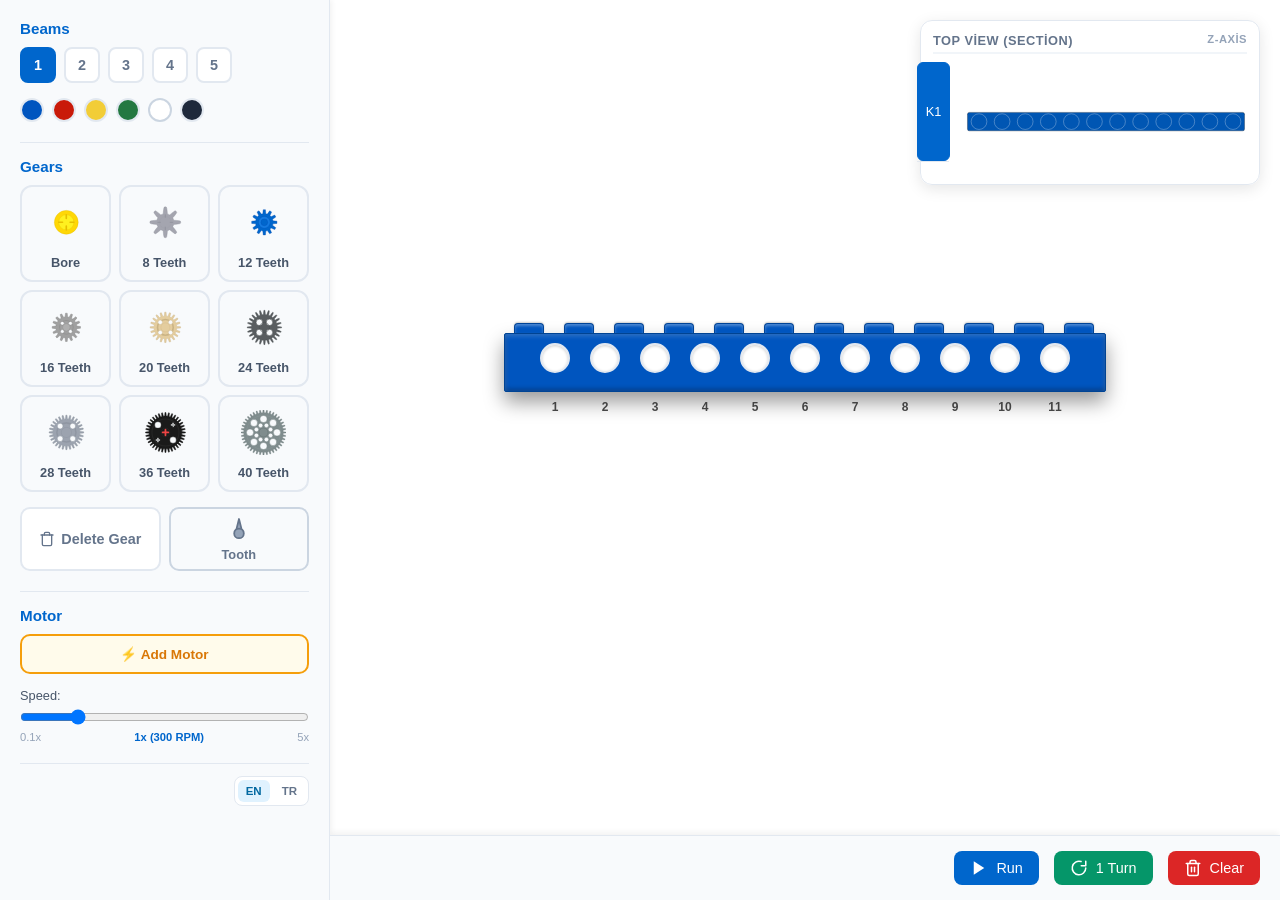
==== commit 22e6f85d: "Clean layout and contain tooth control" ====
--- a/index.html
+++ b/index.html
@@ -6,8 +6,6 @@
     <meta name="viewport" content="width=device-width, initial-scale=1.0">
     <title>Technic Gear Calculator - LEGO Hub</title>
     <meta name="description" content="LEGO Technic gear ratio calculator and simulator.">
-    <link rel="stylesheet" href="style.css">
-    <link rel="icon" href="favicon.png" type="image/png">
     <style>
         * {
             margin: 0;
@@ -23,12 +21,56 @@
             user-select: none;
         }
 
+        .en-content,
+        .tr-content {
+            display: none;
+        }
+
+        .lang-en .en-content,
+        .lang-tr .tr-content {
+            display: inline;
+        }
+
+        .sidebar-footer {
+            display: flex;
+            justify-content: flex-end;
+            margin-top: 20px;
+            padding-top: 12px;
+            border-top: 1px solid #e2e8f0;
+        }
+
+        .lang-switch {
+            display: inline-flex;
+            gap: 4px;
+            padding: 3px;
+            border: 1px solid #e2e8f0;
+            border-radius: 8px;
+            background: #fff;
+        }
+
+        .lang-btn {
+            border: 0;
+            border-radius: 6px;
+            background: transparent;
+            color: #64748b;
+            padding: 5px 8px;
+            font-size: 0.72rem;
+            font-weight: 700;
+            cursor: pointer;
+        }
+
+        .lang-btn.active {
+            background: #e0f2fe;
+            color: #0369a1;
+        }
+
         /* Main Layout */
         .container {
             max-width: 100%;
             margin: 0;
             padding: 0;
-            height: calc(100vh - 52px);
+            height: 100vh;
+            height: 100dvh;
             overflow: hidden;
         }
 
@@ -64,7 +106,7 @@
 
         .gear-palette {
             display: grid;
-            grid-template-columns: 1fr 1fr 1fr;
+            grid-template-columns: repeat(3, minmax(0, 1fr));
             gap: 8px;
         }
 
@@ -79,6 +121,7 @@
             flex-direction: column;
             align-items: center;
             gap: 8px;
+            min-width: 0;
         }
 
         .gear-option:hover {
@@ -115,6 +158,7 @@
         .delete-mode-btn {
             width: 100%;
             margin-top: 15px;
+            min-height: 58px;
             padding: 12px;
             border-radius: 10px;
             border: 2px solid #e2e8f0;
@@ -140,6 +184,51 @@
             background: #dc2626;
             border-color: #dc2626;
             color: #fff;
+        }
+
+        .gear-action-row {
+            display: grid;
+            grid-template-columns: repeat(2, minmax(0, 1fr));
+            gap: 8px;
+            align-items: stretch;
+            margin-top: 15px;
+        }
+
+        .gear-action-row .delete-mode-btn {
+            margin-top: 0;
+            min-width: 0;
+        }
+
+        .tooth-mode-btn {
+            flex-direction: column;
+            gap: 3px;
+            padding: 7px 10px;
+            overflow: hidden;
+            background-color: #f8fafc;
+            border-color: #cbd5e1;
+            color: #64748b;
+        }
+
+        .tooth-btn-icon {
+            width: 30px;
+            height: 30px;
+            display: grid;
+            place-items: center;
+            transition: transform 0.3s;
+            transform-origin: center;
+        }
+
+        .tooth-btn-icon svg {
+            display: block;
+            width: 100%;
+            height: 100%;
+            overflow: hidden;
+        }
+
+        .tooth-mode-btn .tooth-label {
+            font-size: 0.8rem;
+            line-height: 1;
+            font-weight: 600;
         }
 
         /* Motor Mode Button */
@@ -791,41 +880,11 @@
     </style>
 </head>
 
-<body>
-    <!-- Site Header -->
-    <header>
-        <a href="index.html" class="logo">
-            lego.alorak.com
-        </a>
-        <nav>
-            <ul>
-                <li><a href="index.html"><span class="en-content">Home</span><span
-                            class="tr-content">Anasayfa</span></a></li>
-                <li><a href="classic.html">Classic</a></li>
-                <li><a href="technic.html" style="color:var(--lego-red)">Technic</a></li>
-                <li><a href="poweredup.html">Powered Up</a></li>
-            </ul>
-        </nav>
-        <div class="lang-switch">
-            <button class="lang-btn active" onclick="setLang('en')">EN</button>
-            <button class="lang-btn" onclick="setLang('tr')">TR</button>
-        </div>
-    </header>
-
-    <div class="container" style="padding-top: 10px;">
+<body class="lang-en">
+    <div class="container">
         <div class="main-grid">
             <!-- Sidebar -->
             <aside class="sidebar">
-                <a href="technic.html"
-                    style="display: flex; align-items: center; gap: 8px; margin-bottom: 20px; text-decoration: none; color: #475569; font-weight: 600; font-size: 0.9rem; padding: 10px; background: #e2e8f0; border-radius: 8px; transition: all 0.2s;"
-                    onmouseover="this.style.background='#cbd5e1'" onmouseout="this.style.background='#e2e8f0'">
-                    <svg xmlns="http://www.w3.org/2000/svg" width="18" height="18" viewBox="0 0 24 24" fill="none"
-                        stroke="currentColor" stroke-width="2" stroke-linecap="round" stroke-linejoin="round">
-                        <path d="M19 12H5M12 19l-7-7 7-7" />
-                    </svg>
-                    <span class="en-content">Back to Technic</span><span class="tr-content">Technic'e Dön</span>
-                </a>
-
                 <!-- 1. Beam Count Selector (First) -->
                 <h3 style="font-size: 0.95rem; color: #0066cc; margin-bottom: 10px;"><span
                         class="en-content">Beams</span><span class="tr-content">Kiriş</span></h3>
@@ -873,7 +932,7 @@
                     <div class="gear-palette" id="gearPalette">
                         <!-- Gears injected by JS -->
                     </div>
-                    <div style="display: flex; gap: 8px;">
+                    <div class="gear-action-row">
                         <button class="delete-mode-btn" id="deleteModeBtn" onclick="toggleDeleteMode()"
                             style="flex: 1; display: flex; align-items: center; justify-content: center; gap: 6px;">
                             <svg xmlns="http://www.w3.org/2000/svg" width="16" height="16" viewBox="0 0 24 24"
@@ -887,18 +946,16 @@
                             <span class="en-content">Delete Gear</span><span class="tr-content">Dişli Sil</span>
                         </button>
                         <!-- Tooth Button Added -->
-                        <button class="delete-mode-btn" id="toothModeBtn" onclick="toggleToothMode()"
-                            style="flex: 1; background-color: #f8fafc; border-color: #cbd5e1; color: #64748b; display: flex; flex-direction: column; align-items: center; justify-content: center; gap: 2px; padding: 4px;">
-                            <div id="toothBtnIcon"
-                                style="width: 24px; height: 24px; transition: transform 0.3s; transform-origin: center;">
-                                <svg viewBox="0 0 100 100" width="100%" height="100%" style="overflow:visible">
-                                    <path id="toothBtnPath" d="M38 50 L 50 -65 L 62 50 Z" fill="#94a3b8"
+                        <button class="delete-mode-btn tooth-mode-btn" id="toothModeBtn" onclick="toggleToothMode()">
+                            <div class="tooth-btn-icon" id="toothBtnIcon">
+                                <svg viewBox="0 0 100 100" width="100%" height="100%" aria-hidden="true">
+                                    <path id="toothBtnPath" d="M38 58 L 50 10 L 62 58 Z" fill="#94a3b8"
                                         stroke="#64748b" stroke-width="6" stroke-linejoin="round" />
-                                    <circle id="toothBtnCircle" cx="50" cy="50" r="16" fill="#94a3b8" stroke="#64748b"
+                                    <circle id="toothBtnCircle" cx="50" cy="58" r="16" fill="#94a3b8" stroke="#64748b"
                                         stroke-width="6" />
                                 </svg>
                             </div>
-                            <span style="font-size: 0.75rem; font-weight:600;">Tooth</span>
+                            <span class="tooth-label">Tooth</span>
                         </button>
                     </div>
                 </div>
@@ -967,6 +1024,12 @@
                         <span class="en-content">Select the angle and click on a gear to add.</span><span
                             class="tr-content">İstediğiniz açıyı seçip dişliye tıklayarak ekleyin.</span>
                     </p>
+                </div>
+                <div class="sidebar-footer">
+                    <div class="lang-switch" aria-label="Language">
+                        <button class="lang-btn active" type="button" onclick="setLang('en')">EN</button>
+                        <button class="lang-btn" type="button" onclick="setLang('tr')">TR</button>
+                    </div>
                 </div>
             </aside>
 
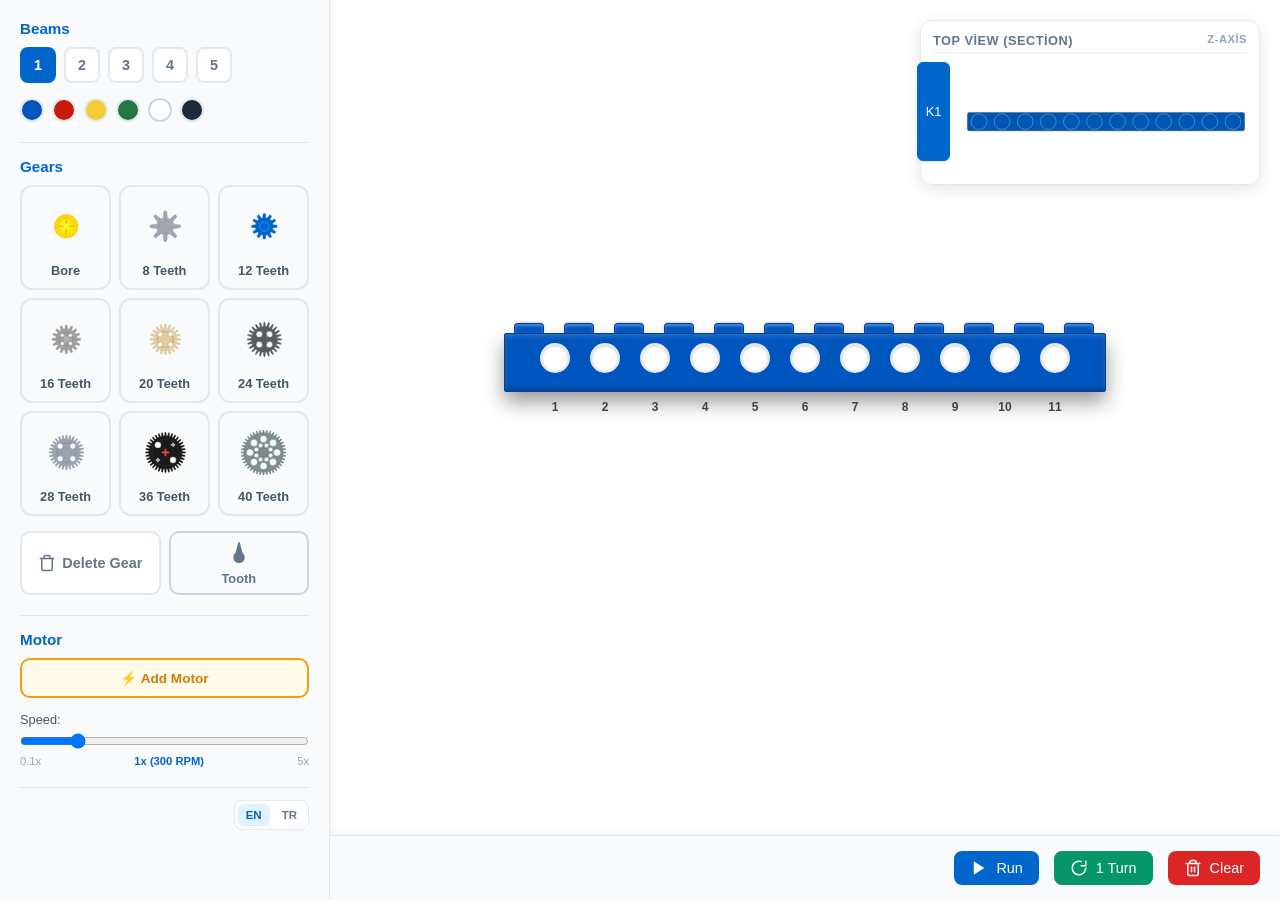
==== commit e4c0938d: "Use Rebrickable gear images and split static assets" ====
--- a/index.html
+++ b/index.html
@@ -6,878 +6,7 @@
     <meta name="viewport" content="width=device-width, initial-scale=1.0">
     <title>Technic Gear Calculator - LEGO Hub</title>
     <meta name="description" content="LEGO Technic gear ratio calculator and simulator.">
-    <style>
-        * {
-            margin: 0;
-            padding: 0;
-            box-sizing: border-box;
-        }
-
-        body {
-            font-family: 'Segoe UI', Tahoma, Geneva, Verdana, sans-serif;
-            background: linear-gradient(135deg, #f0f4f8 0%, #e2e8f0 50%, #cbd5e1 100%);
-            min-height: 100vh;
-            color: #1e293b;
-            user-select: none;
-        }
-
-        .en-content,
-        .tr-content {
-            display: none;
-        }
-
-        .lang-en .en-content,
-        .lang-tr .tr-content {
-            display: inline;
-        }
-
-        .sidebar-footer {
-            display: flex;
-            justify-content: flex-end;
-            margin-top: 20px;
-            padding-top: 12px;
-            border-top: 1px solid #e2e8f0;
-        }
-
-        .lang-switch {
-            display: inline-flex;
-            gap: 4px;
-            padding: 3px;
-            border: 1px solid #e2e8f0;
-            border-radius: 8px;
-            background: #fff;
-        }
-
-        .lang-btn {
-            border: 0;
-            border-radius: 6px;
-            background: transparent;
-            color: #64748b;
-            padding: 5px 8px;
-            font-size: 0.72rem;
-            font-weight: 700;
-            cursor: pointer;
-        }
-
-        .lang-btn.active {
-            background: #e0f2fe;
-            color: #0369a1;
-        }
-
-        /* Main Layout */
-        .container {
-            max-width: 100%;
-            margin: 0;
-            padding: 0;
-            height: 100vh;
-            height: 100dvh;
-            overflow: hidden;
-        }
-
-        .main-grid {
-            display: flex;
-            height: 100%;
-            margin: 0;
-            gap: 0;
-        }
-
-        /* Sidebar / Palette */
-        .sidebar {
-            width: 330px;
-            /* Slightly wider for comfort */
-            height: 100%;
-            background: #f8fafc;
-            border-right: 1px solid #e2e8f0;
-            padding: 20px;
-            overflow-y: auto;
-            flex-shrink: 0;
-            border-radius: 0;
-            box-shadow: 2px 0 5px rgba(0, 0, 0, 0.05);
-            z-index: 10;
-        }
-
-        .sidebar h2 {
-            font-size: 1.1rem;
-            color: #0066cc;
-            margin-bottom: 20px;
-            border-bottom: 1px solid #e2e8f0;
-            padding-bottom: 10px;
-        }
-
-        .gear-palette {
-            display: grid;
-            grid-template-columns: repeat(3, minmax(0, 1fr));
-            gap: 8px;
-        }
-
-        .gear-option {
-            background: #f8fafc;
-            border-radius: 12px;
-            padding: 10px;
-            cursor: pointer;
-            transition: all 0.2s;
-            border: 2px solid #e2e8f0;
-            display: flex;
-            flex-direction: column;
-            align-items: center;
-            gap: 8px;
-            min-width: 0;
-        }
-
-        .gear-option:hover {
-            background: #e2e8f0;
-            transform: translateY(-2px);
-            box-shadow: 0 4px 12px rgba(0, 0, 0, 0.1);
-        }
-
-        .gear-option.selected {
-            border-color: #0066cc;
-            background: #e0f2fe;
-            box-shadow: 0 0 15px rgba(0, 102, 204, 0.2);
-        }
-
-        .gear-option svg {
-            width: 45px;
-            height: 45px;
-        }
-
-        .gear-option span {
-            font-size: 0.8rem;
-            font-weight: 600;
-            color: #475569;
-        }
-
-        /* Hide red axle in sidebar icons, show black hole instead */
-        .gear-icon-wrapper path[fill="#EF4444"],
-        .gear-icon-wrapper path[fill="#ef4444"],
-        .gear-icon-wrapper path[fill="#fbbf24"] {
-            display: none;
-        }
-
-        /* Delete Mode Button */
-        .delete-mode-btn {
-            width: 100%;
-            margin-top: 15px;
-            min-height: 58px;
-            padding: 12px;
-            border-radius: 10px;
-            border: 2px solid #e2e8f0;
-            background: #fff;
-            color: #64748b;
-            font-size: 0.9rem;
-            font-weight: 600;
-            cursor: pointer;
-            transition: all 0.2s;
-            display: flex;
-            align-items: center;
-            justify-content: center;
-            gap: 8px;
-        }
-
-        .delete-mode-btn:hover {
-            background: #fef2f2;
-            border-color: #fca5a5;
-            color: #dc2626;
-        }
-
-        .delete-mode-btn.active {
-            background: #dc2626;
-            border-color: #dc2626;
-            color: #fff;
-        }
-
-        .gear-action-row {
-            display: grid;
-            grid-template-columns: repeat(2, minmax(0, 1fr));
-            gap: 8px;
-            align-items: stretch;
-            margin-top: 15px;
-        }
-
-        .gear-action-row .delete-mode-btn {
-            margin-top: 0;
-            min-width: 0;
-        }
-
-        .tooth-mode-btn {
-            flex-direction: column;
-            gap: 3px;
-            padding: 7px 10px;
-            overflow: hidden;
-            background-color: #f8fafc;
-            border-color: #cbd5e1;
-            color: #64748b;
-        }
-
-        .tooth-btn-icon {
-            width: 30px;
-            height: 30px;
-            display: grid;
-            place-items: center;
-            transition: transform 0.3s;
-            transform-origin: center;
-        }
-
-        .tooth-btn-icon svg {
-            display: block;
-            width: 100%;
-            height: 100%;
-            overflow: hidden;
-        }
-
-        .tooth-mode-btn .tooth-label {
-            font-size: 0.8rem;
-            line-height: 1;
-            font-weight: 600;
-        }
-
-        /* Motor Mode Button */
-        .motor-mode-btn {
-            display: block;
-            width: 100%;
-            padding: 10px;
-            margin-top: 10px;
-            border-radius: 10px;
-            border: 2px solid #f59e0b;
-            background: #fffbeb;
-            color: #d97706;
-            font-size: 0.85rem;
-            font-weight: 600;
-            cursor: pointer;
-            transition: all 0.2s;
-        }
-
-        .motor-mode-btn:hover {
-            background: #fef3c7;
-        }
-
-        .motor-mode-btn.active {
-            background: #f59e0b;
-            border-color: #f59e0b;
-            color: #fff;
-        }
-
-        /* Motor Direction Buttons */
-        .motor-dir-btn {
-            flex: 1;
-            padding: 6px 8px;
-            border-radius: 6px;
-            border: 1px solid #d97706;
-            background: #fff;
-            color: #92400e;
-            font-size: 0.7rem;
-            font-weight: 500;
-            cursor: pointer;
-            transition: all 0.2s;
-        }
-
-        .motor-dir-btn:hover {
-            background: #fef3c7;
-        }
-
-        .motor-dir-btn.active {
-            background: #f59e0b;
-            border-color: #b45309;
-            color: #fff;
-        }
-
-        /* Beam Count Buttons */
-        .beam-count-btn {
-            width: 36px;
-            height: 36px;
-            border-radius: 8px;
-            border: 2px solid #e2e8f0;
-            background: #fff;
-            color: #64748b;
-            font-size: 0.9rem;
-            font-weight: 700;
-            cursor: pointer;
-            transition: all 0.2s;
-        }
-
-        .beam-count-btn:hover {
-            background: #e0f2fe;
-            border-color: #0066cc;
-            color: #0066cc;
-        }
-
-        .beam-count-btn.active {
-            background: #0066cc;
-            border-color: #0066cc;
-            color: #fff;
-        }
-
-        /* Canvas Area */
-        /* Canvas Area */
-        .canvas-area {
-            flex: 1;
-            background: #ffffff;
-            border-radius: 0;
-            margin: 0;
-            padding: 0;
-            border: none;
-            box-shadow: none;
-            height: 100%;
-            position: relative;
-            overflow: hidden;
-            display: flex;
-            flex-direction: column;
-            /* Vertical layout */
-            align-items: stretch;
-            justify-content: flex-start;
-        }
-
-        .simulation-container {
-            flex: 1;
-            /* Take remaining space */
-            width: 100%;
-            margin: 0;
-            position: relative;
-            overflow: auto;
-            /* Scroll if content is big */
-            display: flex;
-            align-items: center;
-            justify-content: center;
-            transform-origin: center;
-            padding: 0;
-        }
-
-        .bottom-panel {
-            width: 100%;
-            background: #f8fafc;
-            border-top: 1px solid #e2e8f0;
-            padding: 15px 20px;
-            display: flex;
-            flex-direction: column;
-            gap: 15px;
-            z-index: 20;
-            box-shadow: 0 -4px 6px -1px rgba(0, 0, 0, 0.05);
-        }
-
-        /* Side View Panel (Top Right) */
-        .side-view-panel {
-            position: absolute;
-            top: 20px;
-            right: 20px;
-            width: 340px;
-            background: rgba(255, 255, 255, 0.95);
-            backdrop-filter: blur(4px);
-            border: 1px solid #e2e8f0;
-            border-radius: 12px;
-            padding: 12px;
-            z-index: 40;
-            box-shadow: 0 4px 15px rgba(0, 0, 0, 0.1);
-            transition: all 0.3s ease;
-        }
-
-        .side-view-panel:hover {
-            box-shadow: 0 8px 20px rgba(0, 0, 0, 0.15);
-        }
-
-        .side-view-header {
-            font-size: 0.8rem;
-            text-transform: uppercase;
-            letter-spacing: 0.5px;
-            color: #64748b;
-            font-weight: 700;
-            margin-bottom: 8px;
-            border-bottom: 2px solid #f1f5f9;
-            padding-bottom: 4px;
-            display: flex;
-            justify-content: space-between;
-        }
-
-        .side-view-content {
-            width: 100%;
-            min-height: 60px;
-            display: flex;
-            justify-content: center;
-        }
-
-        .controls {
-            position: static;
-            display: flex;
-            justify-content: flex-end;
-            /* Buttons to the right */
-            gap: 15px;
-            width: 100%;
-        }
-
-        .btn {
-            background: #0066cc;
-            border: none;
-            color: #fff;
-            padding: 8px 16px;
-            border-radius: 8px;
-            cursor: pointer;
-            font-size: 0.9rem;
-            font-weight: 500;
-            display: flex;
-            align-items: center;
-            gap: 6px;
-            transition: all 0.2s;
-        }
-
-        .btn:hover {
-            background: #0052a3;
-            transform: translateY(-2px);
-            box-shadow: 0 4px 12px rgba(0, 102, 204, 0.3);
-        }
-
-        .btn-danger {
-            background: #dc2626;
-        }
-
-        .btn-danger:hover {
-            background: #b91c1c;
-        }
-
-        /* Simulation Container */
-
-
-        .beams-container {
-            display: flex;
-            flex-direction: column;
-            align-items: center;
-            gap: 0;
-        }
-
-        .beam-wrapper {
-            position: relative;
-        }
-
-        /* Technic Beam - taller to represent 1.2 stud height ratio */
-        .technic-beam {
-            position: relative;
-            background: #0056b3;
-            /* Classic Technic Blue */
-            border-radius: 2px;
-            /* Flex restored */
-            display: flex;
-            align-items: flex-start;
-            /* Align content to top */
-            padding: 9px 35px 18px 5px;
-            /* Ratio 1:3.5:2 -> Top 9px, Right 35px, Hole 30px, Bottom 18px */
-            box-shadow:
-                inset 0 2px 5px rgba(255, 255, 255, 0.2),
-                inset 0 -2px 5px rgba(0, 0, 0, 0.3),
-                0 10px 20px rgba(0, 0, 0, 0.4);
-            border: 1px solid #004494;
-        }
-
-        /* Studs on top of beam */
-        .beam-studs {
-            position: absolute;
-            top: -10px;
-            left: 20px;
-            display: flex;
-            gap: 0;
-            z-index: 1;
-        }
-
-        .stud {
-            width: 30px;
-            height: 10px;
-            background: linear-gradient(180deg, #0077d4 0%, #0056b3 50%, #004494 100%);
-            border-radius: 4px 4px 0 0;
-            margin-right: 20px;
-            /* STUD_SPACING - stud_width */
-            box-shadow:
-                inset 0 2px 3px rgba(255, 255, 255, 0.3),
-                0 -1px 2px rgba(0, 0, 0, 0.2);
-            border: 1px solid #004494;
-            border-bottom: none;
-        }
-
-        .stud:last-child {
-            margin-right: 0;
-        }
-
-        .beam-holes {
-            display: flex;
-            position: relative;
-        }
-
-        .beam-hole {
-            width: 30px;
-            height: 30px;
-            background: #ffffff;
-            border-radius: 50%;
-            box-shadow: inset 0 1px 3px rgba(0, 0, 0, 0.2);
-            cursor: pointer;
-            position: relative;
-            transition: all 0.2s;
-            border: 2px solid #e2e8f0;
-            z-index: 2;
-        }
-
-        .beam-hole:hover {
-            border-color: #0066cc;
-            background: #e0f2fe;
-        }
-
-        .beam-hole.has-gear {
-            background: #1e293b;
-            border-color: transparent;
-            box-shadow: inset 0 2px 4px rgba(0, 0, 0, 0.6);
-        }
-
-        .beam-hole.active {
-            border-color: #0066cc;
-            background: rgba(0, 102, 204, 0.3);
-        }
-
-        .beam-hole.invalid {
-            border-color: #dc2626;
-            background: rgba(220, 38, 38, 0.2);
-        }
-
-        .beam-hole.has-motor {
-            background: #f59e0b;
-            border-color: #d97706;
-            box-shadow: inset 0 2px 4px rgba(0, 0, 0, 0.3), 0 0 8px rgba(245, 158, 11, 0.5);
-        }
-
-        .beam-hole::after {
-            content: attr(data-index);
-            position: absolute;
-            top: 55px;
-            /* Below the beam (Height ~57px) */
-            left: 50%;
-            transform: translateX(-50%);
-            font-size: 0.75rem;
-            color: #333;
-            /* Darker color */
-            opacity: 0.9;
-            display: block;
-            /* Always show numbers */
-            font-weight: bold;
-        }
-
-        /* Show numbers only on the last beam */
-        .beam-wrapper:last-child .beam-hole::after {
-            display: block;
-        }
-
-        /* Delete mode cursor */
-        .delete-mode .beam-hole {
-            cursor: crosshair;
-        }
-
-        .delete-mode .beam-hole:hover {
-            border-color: #dc2626;
-            background: rgba(220, 38, 38, 0.2);
-        }
-
-        /* Placed Gear on Beam */
-        .gear-on-beam {
-            position: absolute;
-            top: 50%;
-            left: 50%;
-            transform: translate(-50%, -50%);
-            /* Center on the hole */
-            pointer-events: none;
-            /* Let clicks pass to the remove button or hole */
-            transition: transform 0.1s linear;
-            display: flex;
-            justify-content: center;
-            align-items: center;
-            z-index: 20;
-            /* Ensure on top of beam */
-        }
-
-        .gear-remove-btn {
-            position: absolute;
-            top: -20px;
-            /* Position relative to the hole center */
-            right: -20px;
-            background: #e74c3c;
-            color: white;
-            border: none;
-            width: 20px;
-            height: 20px;
-            border-radius: 50%;
-            font-size: 12px;
-            cursor: pointer;
-            display: flex;
-            align-items: center;
-            justify-content: center;
-            opacity: 0;
-            transition: opacity 0.2s;
-            pointer-events: auto;
-            z-index: 100;
-        }
-
-        .beam-hole:hover .gear-remove-btn,
-        .gear-on-beam:hover+.gear-remove-btn {
-            /* Tricky to target, easier if button is inside hole */
-            opacity: 1;
-        }
-
-        /* Make the gear visually partially transparent when hovering the hole to see underlying structure optional */
-
-        /* Connection Lines */
-        .connection-layer {
-            position: absolute;
-            top: 0;
-            left: 0;
-            width: 100%;
-            height: 100%;
-            pointer-events: none;
-            z-index: 5;
-        }
-
-        .connection-indicator {
-            position: absolute;
-            height: 6px;
-            background: #2ecc71;
-            top: 50%;
-            transform: translateY(-50%);
-            border-radius: 3px;
-            transition: all 0.3s;
-            opacity: 0.7;
-        }
-
-        .connection-indicator.error {
-            background: #e74c3c;
-            height: 8px;
-            animation: pulse 1s infinite;
-            z-index: 6;
-        }
-
-        @keyframes pulse {
-            0% {
-                opacity: 0.4;
-            }
-
-            50% {
-                opacity: 0.8;
-            }
-
-            100% {
-                opacity: 0.4;
-            }
-        }
-
-        /* Info Panel */
-        .info-panel {
-            margin-top: 20px;
-            background: #f1f5f9;
-            padding: 15px;
-            border-radius: 12px;
-            width: 100%;
-            border: 1px solid #e2e8f0;
-        }
-
-        .info-text {
-            color: #475569;
-            font-size: 0.9rem;
-            line-height: 1.5;
-        }
-
-        .info-text strong {
-            color: #1e293b;
-        }
-
-        /* Simulation Stats Panel */
-        .simulation-stats {
-            width: 100%;
-            margin-top: 15px;
-            background: #ffffff;
-            border: 1px solid #e2e8f0;
-            border-radius: 12px;
-            padding: 15px;
-            display: none;
-        }
-
-        .simulation-stats.active {
-            display: block;
-        }
-
-        .stats-title {
-            font-size: 0.9rem;
-            font-weight: 700;
-            color: #0066cc;
-            margin-bottom: 12px;
-            display: flex;
-            align-items: center;
-            gap: 8px;
-        }
-
-        .stats-grid {
-            display: flex;
-            flex-wrap: wrap;
-            justify-content: center;
-            gap: 8px;
-        }
-
-        .gear-stat-card {
-            background: #f8fafc;
-            border: 1px solid #e2e8f0;
-            border-radius: 8px;
-            padding: 8px;
-            min-width: 125px;
-            flex: 0 1 auto;
-        }
-
-        .gear-stat-card.driver {
-            border-color: #0066cc;
-            background: #e0f2fe;
-            /* Light blue for driver when idle */
-            box-shadow: 0 0 0 2px rgba(0, 102, 204, 0.1);
-        }
-
-        .gear-stat-card.active-spinning {
-            background: #dcfce7 !important;
-            /* Light green when running */
-            border-color: #4ade80 !important;
-            transition: background-color 0.3s;
-        }
-
-        .gear-stat-header {
-            display: flex;
-            align-items: center;
-            justify-content: center;
-            gap: 6px;
-            margin-bottom: 8px;
-        }
-
-        .gear-stat-color {
-            width: 12px;
-            height: 12px;
-            border-radius: 50%;
-        }
-
-        .gear-stat-name {
-            font-size: 0.85rem;
-            font-weight: 600;
-            color: #1e293b;
-        }
-
-        .gear-stat-hole {
-            font-size: 0.7rem;
-            color: #64748b;
-        }
-
-        .gear-stat-values {
-            display: flex;
-            flex-direction: column;
-            gap: 4px;
-        }
-
-        .gear-stat-row {
-            display: flex;
-            justify-content: space-between;
-            align-items: center;
-            font-size: 0.75rem;
-        }
-
-        .gear-stat-label {
-            color: #64748b;
-        }
-
-        .gear-stat-value {
-            font-weight: 600;
-            color: #1e293b;
-        }
-
-        .gear-stat-value.cw {
-            color: #16a34a;
-        }
-
-        .gear-stat-value.ccw {
-            color: #dc2626;
-        }
-
-        .rotation-indicator {
-            font-size: 1rem;
-        }
-
-        @media (max-width: 900px) {
-            .main-grid {
-                grid-template-columns: 1fr;
-            }
-
-            .gear-palette {
-                grid-template-columns: repeat(3, 1fr);
-            }
-
-            .stats-grid {
-                grid-template-columns: repeat(2, 1fr);
-            }
-        }
-
-        /* Warning Modal */
-        .modal-overlay {
-            position: fixed;
-            top: 0;
-            left: 0;
-            width: 100%;
-            height: 100%;
-            background: rgba(0, 0, 0, 0.5);
-            display: flex;
-            justify-content: center;
-            align-items: center;
-            z-index: 1000;
-            opacity: 0;
-            visibility: hidden;
-            transition: all 0.3s;
-        }
-
-        .modal-overlay.active {
-            opacity: 1;
-            visibility: visible;
-        }
-
-        .modal-content {
-            background: white;
-            padding: 25px;
-            border-radius: 12px;
-            box-shadow: 0 10px 25px rgba(0, 0, 0, 0.2);
-            max-width: 400px;
-            width: 90%;
-            text-align: center;
-            transform: translateY(-20px);
-            transition: transform 0.3s;
-        }
-
-        .modal-overlay.active .modal-content {
-            transform: translateY(0);
-        }
-
-        .modal-icon {
-            font-size: 3rem;
-            margin-bottom: 15px;
-        }
-
-        .modal-title {
-            font-size: 1.25rem;
-            font-weight: 600;
-            color: #1e293b;
-            margin-bottom: 10px;
-        }
-
-        .modal-message {
-            color: #64748b;
-            margin-bottom: 20px;
-            line-height: 1.5;
-        }
-
-        .modal-btn {
-            background: #0066cc;
-            color: white;
-            border: none;
-            padding: 10px 24px;
-            border-radius: 8px;
-            font-weight: 600;
-            cursor: pointer;
-            transition: background 0.2s;
-        }
-
-        .modal-btn:hover {
-            background: #0052a3;
-        }
-    </style>
+    <link rel="stylesheet" href="./styles.css">
 </head>
 
 <body class="lang-en">
@@ -935,25 +64,13 @@
                     <div class="gear-action-row">
                         <button class="delete-mode-btn" id="deleteModeBtn" onclick="toggleDeleteMode()"
                             style="flex: 1; display: flex; align-items: center; justify-content: center; gap: 6px;">
-                            <svg xmlns="http://www.w3.org/2000/svg" width="16" height="16" viewBox="0 0 24 24"
-                                fill="none" stroke="currentColor" stroke-width="2" stroke-linecap="round"
-                                stroke-linejoin="round">
-                                <polyline points="3 6 5 6 21 6"></polyline>
-                                <path
-                                    d="M19 6v14a2 2 0 0 1-2 2H7a2 2 0 0 1-2-2V6m3 0V4a2 2 0 0 1 2-2h4a2 2 0 0 1 2 2v2">
-                                </path>
-                            </svg>
+                            <svg class="ui-icon" aria-hidden="true" focusable="false"><use href="./assets/icons.svg#icon-trash"></use></svg>
                             <span class="en-content">Delete Gear</span><span class="tr-content">Dişli Sil</span>
                         </button>
                         <!-- Tooth Button Added -->
                         <button class="delete-mode-btn tooth-mode-btn" id="toothModeBtn" onclick="toggleToothMode()">
                             <div class="tooth-btn-icon" id="toothBtnIcon">
-                                <svg viewBox="0 0 100 100" width="100%" height="100%" aria-hidden="true">
-                                    <path id="toothBtnPath" d="M38 58 L 50 10 L 62 58 Z" fill="#94a3b8"
-                                        stroke="#64748b" stroke-width="6" stroke-linejoin="round" />
-                                    <circle id="toothBtnCircle" cx="50" cy="58" r="16" fill="#94a3b8" stroke="#64748b"
-                                        stroke-width="6" />
-                                </svg>
+                                <svg class="ui-icon icon-tooth" aria-hidden="true" focusable="false"><use href="./assets/icons.svg#icon-tooth"></use></svg>
                             </div>
                             <span class="tooth-label">Tooth</span>
                         </button>
@@ -1054,35 +171,17 @@
                 <div class="bottom-panel">
                     <div class="controls">
                         <button class="btn" id="toggleRun" style="display: flex; align-items: center; gap: 8px;">
-                            <svg xmlns="http://www.w3.org/2000/svg" width="18" height="18" viewBox="0 0 24 24"
-                                fill="currentColor" stroke="none" stroke-width="2" stroke-linecap="round"
-                                stroke-linejoin="round">
-                                <polygon points="5 3 19 12 5 21 5 3"></polygon>
-                            </svg>
+                            <svg class="ui-icon" aria-hidden="true" focusable="false"><use href="./assets/icons.svg#icon-play"></use></svg>
                             <span class="en-content">Run</span><span class="tr-content">Çalıştır</span>
                         </button>
                         <button class="btn" id="runOneTurn"
                             style="display: flex; align-items: center; gap: 8px; background: #059669;">
-                            <svg xmlns="http://www.w3.org/2000/svg" width="18" height="18" viewBox="0 0 24 24"
-                                fill="none" stroke="currentColor" stroke-width="2" stroke-linecap="round"
-                                stroke-linejoin="round">
-                                <path d="M21 12a9 9 0 11-6.219-8.56"></path>
-                                <polyline points="21 3 21 9 15 9"></polyline>
-                            </svg>
+                            <svg class="ui-icon" aria-hidden="true" focusable="false"><use href="./assets/icons.svg#icon-rotate"></use></svg>
                             <span class="en-content">1 Turn</span><span class="tr-content">1 Tur</span>
                         </button>
                         <button class="btn btn-danger" id="clearBoard"
                             style="display: flex; align-items: center; gap: 8px;">
-                            <svg xmlns="http://www.w3.org/2000/svg" width="18" height="18" viewBox="0 0 24 24"
-                                fill="none" stroke="currentColor" stroke-width="2" stroke-linecap="round"
-                                stroke-linejoin="round">
-                                <polyline points="3 6 5 6 21 6"></polyline>
-                                <path
-                                    d="M19 6v14a2 2 0 0 1-2 2H7a2 2 0 0 1-2-2V6m3 0V4a2 2 0 0 1 2-2h4a2 2 0 0 1 2 2v2">
-                                </path>
-                                <line x1="10" y1="11" x2="10" y2="17"></line>
-                                <line x1="14" y1="11" x2="14" y2="17"></line>
-                            </svg>
+                            <svg class="ui-icon" aria-hidden="true" focusable="false"><use href="./assets/icons.svg#icon-clear"></use></svg>
                             <span class="en-content">Clear</span><span class="tr-content">Temizle</span>
                         </button>
                     </div>
@@ -1112,17 +211,29 @@
         // radius: The pitch radius in "studs".
         // Diameter = 2 * radius.
         // Example: 8T has 0.5 stud radius (1 stud diameter). Fits perfectly with another 8T on adjacent hole (dist 1).
+        const REBRICKABLE_ELEMENT_CDN = 'https://cdn.rebrickable.com/media/parts/elements';
+        const ICON_SPRITE_URL = './assets/icons.svg';
+
+        // elementId controls only the palette photo. Physics/rendering still use teeth/radius/type.
         const GEARS = [
-            { teeth: 0, radius: 0.5, color: '#FFD706', type: 'bush' }, // Bush (Spacer) - Yellow
-            { teeth: 8, radius: 0.5, color: '#A4A5AF', type: 'spur' },
-            { teeth: 12, radius: 0.75, color: '#0066cc', type: 'bevel' },
-            { teeth: 16, radius: 1.0, color: '#a0a0a0', type: 'spur' },
-            { teeth: 20, radius: 1.25, color: '#e4cd9e', type: 'double' }, // Tan (Updated from image)
-            { teeth: 24, radius: 1.5, color: '#595d60', type: 'spur' },   // Dark Gray
-            { teeth: 28, radius: 1.75, color: '#9ca3af', type: 'double' }, // Light Gray (New Design)
-            { teeth: 36, radius: 2.25, color: '#1a1a1a', type: 'spur' },  // Black
-            { teeth: 40, radius: 2.5, color: '#7f8c8d', type: 'spur' }
+            { teeth: 0, radius: 0.5, color: '#FFD706', type: 'bush', partNum: '32123b', elementId: '6271167' },
+            { teeth: 8, radius: 0.5, color: '#A4A5AF', type: 'spur', partNum: '10928', elementId: '6012451' },
+            { teeth: 12, radius: 0.75, color: '#0066cc', type: 'bevel', partNum: '32270', elementId: '4177431' },
+            { teeth: 16, radius: 1.0, color: '#a0a0a0', type: 'spur', partNum: '94925', elementId: '4640536' },
+            { teeth: 20, radius: 1.25, color: '#e4cd9e', type: 'double', partNum: '32269', elementId: '6346517' },
+            { teeth: 24, radius: 1.5, color: '#595d60', type: 'spur', partNum: '3648b', elementId: '4514558' },
+            { teeth: 28, radius: 1.75, color: '#9ca3af', type: 'double', partNum: '46372', elementId: '6259270' },
+            { teeth: 36, radius: 2.25, color: '#1a1a1a', type: 'spur', partNum: '32498', elementId: '4255563' },
+            { teeth: 40, radius: 2.5, color: '#7f8c8d', type: 'spur', partNum: '3649', elementId: '6195314' }
         ];
+
+        function rebrickableElementImage(elementId) {
+            return `${REBRICKABLE_ELEMENT_CDN}/${elementId}.jpg`;
+        }
+
+        function iconSvg(name, className = 'ui-icon') {
+            return `<svg class="${className}" aria-hidden="true" focusable="false"><use href="${ICON_SPRITE_URL}#icon-${name}"></use></svg>`;
+        }
 
         // --- STATE ---
         let selectedGearIndex = null;
@@ -1273,7 +384,7 @@
             const btn = document.getElementById('deleteModeBtn');
             const simContainer = document.getElementById('simContainer');
 
-            const trashIcon = `<svg xmlns="http://www.w3.org/2000/svg" width="18" height="18" viewBox="0 0 24 24" fill="none" stroke="currentColor" stroke-width="2" stroke-linecap="round" stroke-linejoin="round" style="margin-right: 6px;"><polyline points="3 6 5 6 21 6"></polyline><path d="M19 6v14a2 2 0 0 1-2 2H7a2 2 0 0 1-2-2V6m3 0V4a2 2 0 0 1 2-2h4a2 2 0 0 1 2 2v2"></path></svg>`;
+            const trashIcon = iconSvg('trash', 'ui-icon ui-icon--sm');
 
             if (deleteMode) {
                 btn.classList.add('active');
@@ -1314,8 +425,6 @@
             const panel = document.getElementById('toothSettingsPanel');
             const deleteBtn = document.getElementById('deleteModeBtn');
             const motorBtn = document.getElementById('motorModeBtn');
-            const path = document.getElementById('toothBtnPath');
-            const circle = document.getElementById('toothBtnCircle');
 
             // Toggle classes
             if (toothMode) {
@@ -1324,8 +433,6 @@
                 btn.style.borderColor = '#fdba74';
                 btn.style.color = '#c2410c';
                 btn.classList.add('active');
-                if (path) { path.setAttribute('fill', '#FF7F00'); path.setAttribute('stroke', '#9a3412'); }
-                if (circle) { circle.setAttribute('fill', '#FF7F00'); circle.setAttribute('stroke', '#9a3412'); }
 
                 if (panel) panel.style.display = 'block';
                 if (deleteBtn) deleteBtn.classList.remove('active');
@@ -1340,8 +447,6 @@
                 btn.style.borderColor = '#cbd5e1';
                 btn.style.color = '#64748b';
                 btn.classList.remove('active');
-                if (path) { path.setAttribute('fill', '#94a3b8'); path.setAttribute('stroke', '#64748b'); }
-                if (circle) { circle.setAttribute('fill', '#94a3b8'); circle.setAttribute('stroke', '#64748b'); }
 
                 if (panel) panel.style.display = 'none';
             }
@@ -1356,7 +461,7 @@
             // Update UI
             document.querySelectorAll('.gear-option').forEach(el => el.classList.remove('selected'));
             document.getElementById('deleteModeBtn').classList.remove('active');
-            const trashIcon = `<svg xmlns="http://www.w3.org/2000/svg" width="18" height="18" viewBox="0 0 24 24" fill="none" stroke="currentColor" stroke-width="2" stroke-linecap="round" stroke-linejoin="round" style="margin-right: 6px;"><polyline points="3 6 5 6 21 6"></polyline><path d="M19 6v14a2 2 0 0 1-2 2H7a2 2 0 0 1-2-2V6m3 0V4a2 2 0 0 1 2-2h4a2 2 0 0 1 2 2v2"></path></svg>`;
+            const trashIcon = iconSvg('trash', 'ui-icon ui-icon--sm');
             document.getElementById('deleteModeBtn').innerHTML = trashIcon + t('deleteGear');
             document.getElementById('simContainer').classList.remove('delete-mode');
 
@@ -1411,12 +516,34 @@
         function renderPalette() {
             const container = document.getElementById('gearPalette');
             container.innerHTML = GEARS.map((gear, index) => {
+                const label = gear.teeth > 0 ? `${gear.teeth} ${t('teeth')}` : t('bore');
+                const alt = gear.teeth > 0
+                    ? `LEGO Technic ${gear.teeth} tooth gear, part ${gear.partNum}`
+                    : `LEGO Technic bush, part ${gear.partNum}`;
+
                 return `
                 <div class="gear-option" onclick="selectGear(${index})" id="gearOption_${index}">
-                    ${generateGearIconSVG(gear.teeth, gear.color, gear.radius)}
-                    <span>${gear.type === 'tooth' ? 'Tooth' : (gear.teeth > 0 ? gear.teeth + ' ' + t('teeth') : t('bore'))}</span>
+                    <div class="gear-image-wrapper">
+                        <img
+                            class="gear-part-image"
+                            src="${rebrickableElementImage(gear.elementId)}"
+                            alt="${alt}"
+                            loading="lazy"
+                            decoding="async"
+                            onerror="handlePaletteImageError(this, ${index})">
+                    </div>
+                    <span>${label}</span>
                 </div>
             `}).join('');
+        }
+
+        function handlePaletteImageError(img, index) {
+            const gear = GEARS[index];
+            const wrapper = img && img.parentElement;
+            if (!gear || !wrapper) return;
+
+            // Rebrickable is an external dependency. Keep the app usable if an image is unavailable.
+            wrapper.innerHTML = generateGearIconSVG(gear.teeth, gear.color, gear.radius);
         }
 
         function selectGear(index) {
@@ -1424,7 +551,7 @@
             if (deleteMode) {
                 deleteMode = false;
                 document.getElementById('deleteModeBtn').classList.remove('active');
-                const trashIcon = `<svg xmlns="http://www.w3.org/2000/svg" width="18" height="18" viewBox="0 0 24 24" fill="none" stroke="currentColor" stroke-width="2" stroke-linecap="round" stroke-linejoin="round" style="margin-right: 6px;"><polyline points="3 6 5 6 21 6"></polyline><path d="M19 6v14a2 2 0 0 1-2 2H7a2 2 0 0 1-2-2V6m3 0V4a2 2 0 0 1 2-2h4a2 2 0 0 1 2 2v2"></path></svg>`;
+                const trashIcon = iconSvg('trash', 'ui-icon ui-icon--sm');
                 document.getElementById('deleteModeBtn').innerHTML = trashIcon + t('deleteGear');
                 document.getElementById('simContainer').classList.remove('delete-mode');
             }
@@ -1460,22 +587,7 @@
 
         function renderBeam() {
             const container = document.getElementById('simContainer');
-
-            // Inject CSS for Tabs (One time check)
-            if (!document.getElementById('tabStyles')) {
-                const style = document.createElement('style');
-                style.id = 'tabStyles';
-                style.textContent = `
-                    .tabs-bar { display: flex; gap: 4px; margin-bottom: 0; padding-left: 10px; border-bottom: 1px solid #cbd5e1; }
-                    .beam-tab { padding: 8px 20px; background: #f1f5f9; border-radius: 8px 8px 0 0; cursor: pointer; color: #64748b; font-weight: 500; font-size: 0.9rem; border: 1px solid #e2e8f0; border-bottom: none; margin-bottom: -1px; transition: all 0.2s; }
-                    .beam-tab:hover { background: #e2e8f0; }
-                    .beam-tab.active { background: #ffffff; color: #0066cc; border-color: #cbd5e1; border-bottom-color: #fff; z-index: 10; font-weight: bold; }
-                    .beam-content-area { position: relative; z-index: 5; padding-top: 20px; min-height: 180px; }
-                `;
-                document.head.appendChild(style);
-            }
-
-            // Color Map Logic
+// Color Map Logic
             const colorMap = {
                 'blue': '#0055BF',
                 'red': '#C91A09',
--- a/styles.css
+++ b/styles.css
@@ -0,0 +1,956 @@
+        * {
+            margin: 0;
+            padding: 0;
+            box-sizing: border-box;
+        }
+
+        body {
+            font-family: 'Segoe UI', Tahoma, Geneva, Verdana, sans-serif;
+            background: linear-gradient(135deg, #f0f4f8 0%, #e2e8f0 50%, #cbd5e1 100%);
+            min-height: 100vh;
+            color: #1e293b;
+            user-select: none;
+        }
+
+        .en-content,
+        .tr-content {
+            display: none;
+        }
+
+        .lang-en .en-content,
+        .lang-tr .tr-content {
+            display: inline;
+        }
+
+        .sidebar-footer {
+            display: flex;
+            justify-content: flex-end;
+            margin-top: 20px;
+            padding-top: 12px;
+            border-top: 1px solid #e2e8f0;
+        }
+
+        .lang-switch {
+            display: inline-flex;
+            gap: 4px;
+            padding: 3px;
+            border: 1px solid #e2e8f0;
+            border-radius: 8px;
+            background: #fff;
+        }
+
+        .lang-btn {
+            border: 0;
+            border-radius: 6px;
+            background: transparent;
+            color: #64748b;
+            padding: 5px 8px;
+            font-size: 0.72rem;
+            font-weight: 700;
+            cursor: pointer;
+        }
+
+        .lang-btn.active {
+            background: #e0f2fe;
+            color: #0369a1;
+        }
+
+        /* Main Layout */
+        .container {
+            max-width: 100%;
+            margin: 0;
+            padding: 0;
+            height: 100vh;
+            height: 100dvh;
+            overflow: hidden;
+        }
+
+        .main-grid {
+            display: flex;
+            height: 100%;
+            margin: 0;
+            gap: 0;
+        }
+
+        /* Sidebar / Palette */
+        .sidebar {
+            width: 330px;
+            /* Slightly wider for comfort */
+            height: 100%;
+            background: #f8fafc;
+            border-right: 1px solid #e2e8f0;
+            padding: 20px;
+            overflow-y: auto;
+            flex-shrink: 0;
+            border-radius: 0;
+            box-shadow: 2px 0 5px rgba(0, 0, 0, 0.05);
+            z-index: 10;
+        }
+
+        .sidebar h2 {
+            font-size: 1.1rem;
+            color: #0066cc;
+            margin-bottom: 20px;
+            border-bottom: 1px solid #e2e8f0;
+            padding-bottom: 10px;
+        }
+
+        .gear-palette {
+            display: grid;
+            grid-template-columns: repeat(3, minmax(0, 1fr));
+            gap: 8px;
+        }
+
+        .gear-option {
+            background: #f8fafc;
+            border-radius: 12px;
+            padding: 10px;
+            cursor: pointer;
+            transition: all 0.2s;
+            border: 2px solid #e2e8f0;
+            display: flex;
+            flex-direction: column;
+            align-items: center;
+            gap: 8px;
+            min-width: 0;
+        }
+
+        .gear-option:hover {
+            background: #e2e8f0;
+            transform: translateY(-2px);
+            box-shadow: 0 4px 12px rgba(0, 0, 0, 0.1);
+        }
+
+        .gear-option.selected {
+            border-color: #0066cc;
+            background: #e0f2fe;
+            box-shadow: 0 0 15px rgba(0, 102, 204, 0.2);
+        }
+
+        .gear-option svg {
+            width: 45px;
+            height: 45px;
+        }
+
+        .gear-option span {
+            font-size: 0.8rem;
+            font-weight: 600;
+            color: #475569;
+        }
+
+        /* Hide red axle in sidebar icons, show black hole instead */
+        .gear-icon-wrapper path[fill="#EF4444"],
+        .gear-icon-wrapper path[fill="#ef4444"],
+        .gear-icon-wrapper path[fill="#fbbf24"] {
+            display: none;
+        }
+
+        /* Delete Mode Button */
+        .delete-mode-btn {
+            width: 100%;
+            margin-top: 15px;
+            min-height: 58px;
+            padding: 12px;
+            border-radius: 10px;
+            border: 2px solid #e2e8f0;
+            background: #fff;
+            color: #64748b;
+            font-size: 0.9rem;
+            font-weight: 600;
+            cursor: pointer;
+            transition: all 0.2s;
+            display: flex;
+            align-items: center;
+            justify-content: center;
+            gap: 8px;
+        }
+
+        .delete-mode-btn:hover {
+            background: #fef2f2;
+            border-color: #fca5a5;
+            color: #dc2626;
+        }
+
+        .delete-mode-btn.active {
+            background: #dc2626;
+            border-color: #dc2626;
+            color: #fff;
+        }
+
+        .gear-action-row {
+            display: grid;
+            grid-template-columns: repeat(2, minmax(0, 1fr));
+            gap: 8px;
+            align-items: stretch;
+            margin-top: 15px;
+        }
+
+        .gear-action-row .delete-mode-btn {
+            margin-top: 0;
+            min-width: 0;
+        }
+
+        .tooth-mode-btn {
+            flex-direction: column;
+            gap: 3px;
+            padding: 7px 10px;
+            overflow: hidden;
+            background-color: #f8fafc;
+            border-color: #cbd5e1;
+            color: #64748b;
+        }
+
+        .tooth-btn-icon {
+            width: 30px;
+            height: 30px;
+            display: grid;
+            place-items: center;
+            transition: transform 0.3s;
+            transform-origin: center;
+        }
+
+        .tooth-btn-icon svg {
+            display: block;
+            width: 100%;
+            height: 100%;
+            overflow: hidden;
+        }
+
+        .tooth-mode-btn .tooth-label {
+            font-size: 0.8rem;
+            line-height: 1;
+            font-weight: 600;
+        }
+
+        /* Motor Mode Button */
+        .motor-mode-btn {
+            display: block;
+            width: 100%;
+            padding: 10px;
+            margin-top: 10px;
+            border-radius: 10px;
+            border: 2px solid #f59e0b;
+            background: #fffbeb;
+            color: #d97706;
+            font-size: 0.85rem;
+            font-weight: 600;
+            cursor: pointer;
+            transition: all 0.2s;
+        }
+
+        .motor-mode-btn:hover {
+            background: #fef3c7;
+        }
+
+        .motor-mode-btn.active {
+            background: #f59e0b;
+            border-color: #f59e0b;
+            color: #fff;
+        }
+
+        /* Motor Direction Buttons */
+        .motor-dir-btn {
+            flex: 1;
+            padding: 6px 8px;
+            border-radius: 6px;
+            border: 1px solid #d97706;
+            background: #fff;
+            color: #92400e;
+            font-size: 0.7rem;
+            font-weight: 500;
+            cursor: pointer;
+            transition: all 0.2s;
+        }
+
+        .motor-dir-btn:hover {
+            background: #fef3c7;
+        }
+
+        .motor-dir-btn.active {
+            background: #f59e0b;
+            border-color: #b45309;
+            color: #fff;
+        }
+
+        /* Beam Count Buttons */
+        .beam-count-btn {
+            width: 36px;
+            height: 36px;
+            border-radius: 8px;
+            border: 2px solid #e2e8f0;
+            background: #fff;
+            color: #64748b;
+            font-size: 0.9rem;
+            font-weight: 700;
+            cursor: pointer;
+            transition: all 0.2s;
+        }
+
+        .beam-count-btn:hover {
+            background: #e0f2fe;
+            border-color: #0066cc;
+            color: #0066cc;
+        }
+
+        .beam-count-btn.active {
+            background: #0066cc;
+            border-color: #0066cc;
+            color: #fff;
+        }
+
+        /* Canvas Area */
+        /* Canvas Area */
+        .canvas-area {
+            flex: 1;
+            background: #ffffff;
+            border-radius: 0;
+            margin: 0;
+            padding: 0;
+            border: none;
+            box-shadow: none;
+            height: 100%;
+            position: relative;
+            overflow: hidden;
+            display: flex;
+            flex-direction: column;
+            /* Vertical layout */
+            align-items: stretch;
+            justify-content: flex-start;
+        }
+
+        .simulation-container {
+            flex: 1;
+            /* Take remaining space */
+            width: 100%;
+            margin: 0;
+            position: relative;
+            overflow: auto;
+            /* Scroll if content is big */
+            display: flex;
+            align-items: center;
+            justify-content: center;
+            transform-origin: center;
+            padding: 0;
+        }
+
+        .bottom-panel {
+            width: 100%;
+            background: #f8fafc;
+            border-top: 1px solid #e2e8f0;
+            padding: 15px 20px;
+            display: flex;
+            flex-direction: column;
+            gap: 15px;
+            z-index: 20;
+            box-shadow: 0 -4px 6px -1px rgba(0, 0, 0, 0.05);
+        }
+
+        /* Side View Panel (Top Right) */
+        .side-view-panel {
+            position: absolute;
+            top: 20px;
+            right: 20px;
+            width: 340px;
+            background: rgba(255, 255, 255, 0.95);
+            backdrop-filter: blur(4px);
+            border: 1px solid #e2e8f0;
+            border-radius: 12px;
+            padding: 12px;
+            z-index: 40;
+            box-shadow: 0 4px 15px rgba(0, 0, 0, 0.1);
+            transition: all 0.3s ease;
+        }
+
+        .side-view-panel:hover {
+            box-shadow: 0 8px 20px rgba(0, 0, 0, 0.15);
+        }
+
+        .side-view-header {
+            font-size: 0.8rem;
+            text-transform: uppercase;
+            letter-spacing: 0.5px;
+            color: #64748b;
+            font-weight: 700;
+            margin-bottom: 8px;
+            border-bottom: 2px solid #f1f5f9;
+            padding-bottom: 4px;
+            display: flex;
+            justify-content: space-between;
+        }
+
+        .side-view-content {
+            width: 100%;
+            min-height: 60px;
+            display: flex;
+            justify-content: center;
+        }
+
+        .controls {
+            position: static;
+            display: flex;
+            justify-content: flex-end;
+            /* Buttons to the right */
+            gap: 15px;
+            width: 100%;
+        }
+
+        .btn {
+            background: #0066cc;
+            border: none;
+            color: #fff;
+            padding: 8px 16px;
+            border-radius: 8px;
+            cursor: pointer;
+            font-size: 0.9rem;
+            font-weight: 500;
+            display: flex;
+            align-items: center;
+            gap: 6px;
+            transition: all 0.2s;
+        }
+
+        .btn:hover {
+            background: #0052a3;
+            transform: translateY(-2px);
+            box-shadow: 0 4px 12px rgba(0, 102, 204, 0.3);
+        }
+
+        .btn-danger {
+            background: #dc2626;
+        }
+
+        .btn-danger:hover {
+            background: #b91c1c;
+        }
+
+        /* Simulation Container */
+
+
+        .beams-container {
+            display: flex;
+            flex-direction: column;
+            align-items: center;
+            gap: 0;
+        }
+
+        .beam-wrapper {
+            position: relative;
+        }
+
+        /* Technic Beam - taller to represent 1.2 stud height ratio */
+        .technic-beam {
+            position: relative;
+            background: #0056b3;
+            /* Classic Technic Blue */
+            border-radius: 2px;
+            /* Flex restored */
+            display: flex;
+            align-items: flex-start;
+            /* Align content to top */
+            padding: 9px 35px 18px 5px;
+            /* Ratio 1:3.5:2 -> Top 9px, Right 35px, Hole 30px, Bottom 18px */
+            box-shadow:
+                inset 0 2px 5px rgba(255, 255, 255, 0.2),
+                inset 0 -2px 5px rgba(0, 0, 0, 0.3),
+                0 10px 20px rgba(0, 0, 0, 0.4);
+            border: 1px solid #004494;
+        }
+
+        /* Studs on top of beam */
+        .beam-studs {
+            position: absolute;
+            top: -10px;
+            left: 20px;
+            display: flex;
+            gap: 0;
+            z-index: 1;
+        }
+
+        .stud {
+            width: 30px;
+            height: 10px;
+            background: linear-gradient(180deg, #0077d4 0%, #0056b3 50%, #004494 100%);
+            border-radius: 4px 4px 0 0;
+            margin-right: 20px;
+            /* STUD_SPACING - stud_width */
+            box-shadow:
+                inset 0 2px 3px rgba(255, 255, 255, 0.3),
+                0 -1px 2px rgba(0, 0, 0, 0.2);
+            border: 1px solid #004494;
+            border-bottom: none;
+        }
+
+        .stud:last-child {
+            margin-right: 0;
+        }
+
+        .beam-holes {
+            display: flex;
+            position: relative;
+        }
+
+        .beam-hole {
+            width: 30px;
+            height: 30px;
+            background: #ffffff;
+            border-radius: 50%;
+            box-shadow: inset 0 1px 3px rgba(0, 0, 0, 0.2);
+            cursor: pointer;
+            position: relative;
+            transition: all 0.2s;
+            border: 2px solid #e2e8f0;
+            z-index: 2;
+        }
+
+        .beam-hole:hover {
+            border-color: #0066cc;
+            background: #e0f2fe;
+        }
+
+        .beam-hole.has-gear {
+            background: #1e293b;
+            border-color: transparent;
+            box-shadow: inset 0 2px 4px rgba(0, 0, 0, 0.6);
+        }
+
+        .beam-hole.active {
+            border-color: #0066cc;
+            background: rgba(0, 102, 204, 0.3);
+        }
+
+        .beam-hole.invalid {
+            border-color: #dc2626;
+            background: rgba(220, 38, 38, 0.2);
+        }
+
+        .beam-hole.has-motor {
+            background: #f59e0b;
+            border-color: #d97706;
+            box-shadow: inset 0 2px 4px rgba(0, 0, 0, 0.3), 0 0 8px rgba(245, 158, 11, 0.5);
+        }
+
+        .beam-hole::after {
+            content: attr(data-index);
+            position: absolute;
+            top: 55px;
+            /* Below the beam (Height ~57px) */
+            left: 50%;
+            transform: translateX(-50%);
+            font-size: 0.75rem;
+            color: #333;
+            /* Darker color */
+            opacity: 0.9;
+            display: block;
+            /* Always show numbers */
+            font-weight: bold;
+        }
+
+        /* Show numbers only on the last beam */
+        .beam-wrapper:last-child .beam-hole::after {
+            display: block;
+        }
+
+        /* Delete mode cursor */
+        .delete-mode .beam-hole {
+            cursor: crosshair;
+        }
+
+        .delete-mode .beam-hole:hover {
+            border-color: #dc2626;
+            background: rgba(220, 38, 38, 0.2);
+        }
+
+        /* Placed Gear on Beam */
+        .gear-on-beam {
+            position: absolute;
+            top: 50%;
+            left: 50%;
+            transform: translate(-50%, -50%);
+            /* Center on the hole */
+            pointer-events: none;
+            /* Let clicks pass to the remove button or hole */
+            transition: transform 0.1s linear;
+            display: flex;
+            justify-content: center;
+            align-items: center;
+            z-index: 20;
+            /* Ensure on top of beam */
+        }
+
+        .gear-remove-btn {
+            position: absolute;
+            top: -20px;
+            /* Position relative to the hole center */
+            right: -20px;
+            background: #e74c3c;
+            color: white;
+            border: none;
+            width: 20px;
+            height: 20px;
+            border-radius: 50%;
+            font-size: 12px;
+            cursor: pointer;
+            display: flex;
+            align-items: center;
+            justify-content: center;
+            opacity: 0;
+            transition: opacity 0.2s;
+            pointer-events: auto;
+            z-index: 100;
+        }
+
+        .beam-hole:hover .gear-remove-btn,
+        .gear-on-beam:hover+.gear-remove-btn {
+            /* Tricky to target, easier if button is inside hole */
+            opacity: 1;
+        }
+
+        /* Make the gear visually partially transparent when hovering the hole to see underlying structure optional */
+
+        /* Connection Lines */
+        .connection-layer {
+            position: absolute;
+            top: 0;
+            left: 0;
+            width: 100%;
+            height: 100%;
+            pointer-events: none;
+            z-index: 5;
+        }
+
+        .connection-indicator {
+            position: absolute;
+            height: 6px;
+            background: #2ecc71;
+            top: 50%;
+            transform: translateY(-50%);
+            border-radius: 3px;
+            transition: all 0.3s;
+            opacity: 0.7;
+        }
+
+        .connection-indicator.error {
+            background: #e74c3c;
+            height: 8px;
+            animation: pulse 1s infinite;
+            z-index: 6;
+        }
+
+        @keyframes pulse {
+            0% {
+                opacity: 0.4;
+            }
+
+            50% {
+                opacity: 0.8;
+            }
+
+            100% {
+                opacity: 0.4;
+            }
+        }
+
+        /* Info Panel */
+        .info-panel {
+            margin-top: 20px;
+            background: #f1f5f9;
+            padding: 15px;
+            border-radius: 12px;
+            width: 100%;
+            border: 1px solid #e2e8f0;
+        }
+
+        .info-text {
+            color: #475569;
+            font-size: 0.9rem;
+            line-height: 1.5;
+        }
+
+        .info-text strong {
+            color: #1e293b;
+        }
+
+        /* Simulation Stats Panel */
+        .simulation-stats {
+            width: 100%;
+            margin-top: 15px;
+            background: #ffffff;
+            border: 1px solid #e2e8f0;
+            border-radius: 12px;
+            padding: 15px;
+            display: none;
+        }
+
+        .simulation-stats.active {
+            display: block;
+        }
+
+        .stats-title {
+            font-size: 0.9rem;
+            font-weight: 700;
+            color: #0066cc;
+            margin-bottom: 12px;
+            display: flex;
+            align-items: center;
+            gap: 8px;
+        }
+
+        .stats-grid {
+            display: flex;
+            flex-wrap: wrap;
+            justify-content: center;
+            gap: 8px;
+        }
+
+        .gear-stat-card {
+            background: #f8fafc;
+            border: 1px solid #e2e8f0;
+            border-radius: 8px;
+            padding: 8px;
+            min-width: 125px;
+            flex: 0 1 auto;
+        }
+
+        .gear-stat-card.driver {
+            border-color: #0066cc;
+            background: #e0f2fe;
+            /* Light blue for driver when idle */
+            box-shadow: 0 0 0 2px rgba(0, 102, 204, 0.1);
+        }
+
+        .gear-stat-card.active-spinning {
+            background: #dcfce7 !important;
+            /* Light green when running */
+            border-color: #4ade80 !important;
+            transition: background-color 0.3s;
+        }
+
+        .gear-stat-header {
+            display: flex;
+            align-items: center;
+            justify-content: center;
+            gap: 6px;
+            margin-bottom: 8px;
+        }
+
+        .gear-stat-color {
+            width: 12px;
+            height: 12px;
+            border-radius: 50%;
+        }
+
+        .gear-stat-name {
+            font-size: 0.85rem;
+            font-weight: 600;
+            color: #1e293b;
+        }
+
+        .gear-stat-hole {
+            font-size: 0.7rem;
+            color: #64748b;
+        }
+
+        .gear-stat-values {
+            display: flex;
+            flex-direction: column;
+            gap: 4px;
+        }
+
+        .gear-stat-row {
+            display: flex;
+            justify-content: space-between;
+            align-items: center;
+            font-size: 0.75rem;
+        }
+
+        .gear-stat-label {
+            color: #64748b;
+        }
+
+        .gear-stat-value {
+            font-weight: 600;
+            color: #1e293b;
+        }
+
+        .gear-stat-value.cw {
+            color: #16a34a;
+        }
+
+        .gear-stat-value.ccw {
+            color: #dc2626;
+        }
+
+        .rotation-indicator {
+            font-size: 1rem;
+        }
+
+        @media (max-width: 900px) {
+            .main-grid {
+                grid-template-columns: 1fr;
+            }
+
+            .gear-palette {
+                grid-template-columns: repeat(3, 1fr);
+            }
+
+            .stats-grid {
+                grid-template-columns: repeat(2, 1fr);
+            }
+        }
+
+        /* Warning Modal */
+        .modal-overlay {
+            position: fixed;
+            top: 0;
+            left: 0;
+            width: 100%;
+            height: 100%;
+            background: rgba(0, 0, 0, 0.5);
+            display: flex;
+            justify-content: center;
+            align-items: center;
+            z-index: 1000;
+            opacity: 0;
+            visibility: hidden;
+            transition: all 0.3s;
+        }
+
+        .modal-overlay.active {
+            opacity: 1;
+            visibility: visible;
+        }
+
+        .modal-content {
+            background: white;
+            padding: 25px;
+            border-radius: 12px;
+            box-shadow: 0 10px 25px rgba(0, 0, 0, 0.2);
+            max-width: 400px;
+            width: 90%;
+            text-align: center;
+            transform: translateY(-20px);
+            transition: transform 0.3s;
+        }
+
+        .modal-overlay.active .modal-content {
+            transform: translateY(0);
+        }
+
+        .modal-icon {
+            font-size: 3rem;
+            margin-bottom: 15px;
+        }
+
+        .modal-title {
+            font-size: 1.25rem;
+            font-weight: 600;
+            color: #1e293b;
+            margin-bottom: 10px;
+        }
+
+        .modal-message {
+            color: #64748b;
+            margin-bottom: 20px;
+            line-height: 1.5;
+        }
+
+        .modal-btn {
+            background: #0066cc;
+            color: white;
+            border: none;
+            padding: 10px 24px;
+            border-radius: 8px;
+            font-weight: 600;
+            cursor: pointer;
+            transition: background 0.2s;
+        }
+
+        .modal-btn:hover {
+            background: #0052a3;
+        }
+
+        /* Beam tabs/content: kept in the static stylesheet for GitHub Pages caching */
+        .tabs-bar {
+            display: flex;
+            gap: 4px;
+            margin-bottom: 0;
+            padding-left: 10px;
+            border-bottom: 1px solid #cbd5e1;
+        }
+
+        .beam-tab {
+            padding: 8px 20px;
+            background: #f1f5f9;
+            border-radius: 8px 8px 0 0;
+            cursor: pointer;
+            color: #64748b;
+            font-weight: 500;
+            font-size: 0.9rem;
+            border: 1px solid #e2e8f0;
+            border-bottom: none;
+            margin-bottom: -1px;
+            transition: all 0.2s;
+        }
+
+        .beam-tab:hover {
+            background: #e2e8f0;
+        }
+
+        .beam-tab.active {
+            background: #ffffff;
+            color: #0066cc;
+            border-color: #cbd5e1;
+            border-bottom-color: #fff;
+            z-index: 10;
+            font-weight: bold;
+        }
+
+        .beam-content-area {
+            position: relative;
+            z-index: 5;
+            padding-top: 20px;
+            min-height: 180px;
+        }
+
+        /* External SVG sprite icons */
+        .ui-icon {
+            width: 18px;
+            height: 18px;
+            display: block;
+            flex: 0 0 auto;
+        }
+
+        .ui-icon--sm {
+            width: 16px;
+            height: 16px;
+            margin-right: 6px;
+        }
+
+        .icon-tooth {
+            width: 30px;
+            height: 30px;
+            color: #64748b;
+            transition: color 0.2s;
+        }
+
+        .tooth-mode-btn.active .icon-tooth {
+            color: #c2410c;
+        }
+
+        /* Rebrickable element photos used only in the selection palette */
+        .gear-image-wrapper {
+            width: 58px;
+            height: 58px;
+            display: grid;
+            place-items: center;
+            overflow: hidden;
+        }
+
+        .gear-part-image {
+            display: block;
+            width: 100%;
+            height: 100%;
+            object-fit: contain;
+            mix-blend-mode: multiply;
+        }
+
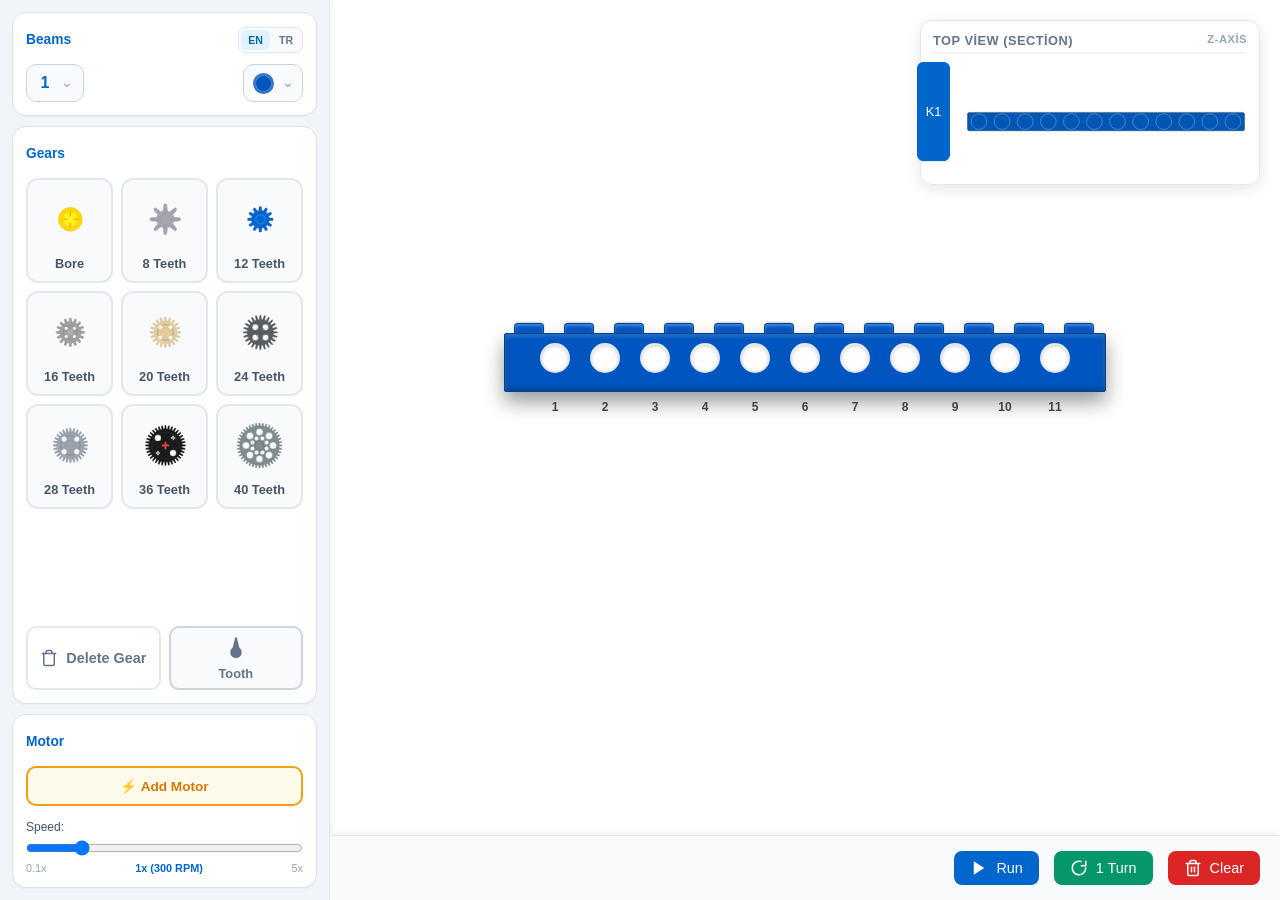
==== commit 2c918481: "Redesign sidebar controls into compact cards" ====
--- a/index.html
+++ b/index.html
@@ -14,60 +14,82 @@
         <div class="main-grid">
             <!-- Sidebar -->
             <aside class="sidebar">
-                <!-- 1. Beam Count Selector (First) -->
-                <h3 style="font-size: 0.95rem; color: #0066cc; margin-bottom: 10px;"><span
-                        class="en-content">Beams</span><span class="tr-content">Kiriş</span></h3>
-                <div style="display: flex; gap: 8px; flex-wrap: wrap; margin-bottom: 15px;">
-                    <button class="beam-count-btn active" onclick="setBeamCount(1)" data-count="1">1</button>
-                    <button class="beam-count-btn" onclick="setBeamCount(2)" data-count="2">2</button>
-                    <button class="beam-count-btn" onclick="setBeamCount(3)" data-count="3">3</button>
-                    <button class="beam-count-btn" onclick="setBeamCount(4)" data-count="4">4</button>
-                    <button class="beam-count-btn" onclick="setBeamCount(5)" data-count="5">5</button>
-                </div>
-
-                <!-- Beam Color Selection -->
-                <!-- Kiriş Rengi Label Removed -->
-                <div style="display: flex; gap: 8px; margin-bottom: 20px;">
-                    <button onclick="setBeamColor('blue')"
-                        style="width:24px; height:24px; background:#0055BF; border:2px solid #e2e8f0; border-radius:50%; cursor:pointer; transition: transform 0.2s;"
-                        onmouseover="this.style.transform='scale(1.2)'" onmouseout="this.style.transform='scale(1)'"
-                        title="Mavi"></button>
-                    <button onclick="setBeamColor('red')"
-                        style="width:24px; height:24px; background:#C91A09; border:2px solid #e2e8f0; border-radius:50%; cursor:pointer; transition: transform 0.2s;"
-                        onmouseover="this.style.transform='scale(1.2)'" onmouseout="this.style.transform='scale(1)'"
-                        title="Kırmızı"></button>
-                    <button onclick="setBeamColor('yellow')"
-                        style="width:24px; height:24px; background:#F2CD37; border:2px solid #e2e8f0; border-radius:50%; cursor:pointer; transition: transform 0.2s;"
-                        onmouseover="this.style.transform='scale(1.2)'" onmouseout="this.style.transform='scale(1)'"
-                        title="Sarı"></button>
-                    <button onclick="setBeamColor('green')"
-                        style="width:24px; height:24px; background:#237841; border:2px solid #e2e8f0; border-radius:50%; cursor:pointer; transition: transform 0.2s;"
-                        onmouseover="this.style.transform='scale(1.2)'" onmouseout="this.style.transform='scale(1)'"
-                        title="Yeşil"></button>
-                    <button onclick="setBeamColor('white')"
-                        style="width:24px; height:24px; background:#FFFFFF; border:2px solid #cbd5e1; border-radius:50%; cursor:pointer; transition: transform 0.2s;"
-                        onmouseover="this.style.transform='scale(1.2)'" onmouseout="this.style.transform='scale(1)'"
-                        title="Beyaz"></button>
-                    <button onclick="setBeamColor('black')"
-                        style="width:24px; height:24px; background:#1e293b; border:2px solid #e2e8f0; border-radius:50%; cursor:pointer; transition: transform 0.2s;"
-                        onmouseover="this.style.transform='scale(1.2)'" onmouseout="this.style.transform='scale(1)'"
-                        title="Siyah"></button>
-                </div>
-
-                <!-- 2. Gear Selection -->
-                <div style="padding-top: 15px; border-top: 1px solid #e2e8f0;">
-                    <h3 style="font-size: 0.95rem; color: #0066cc; margin-bottom: 10px;"><span
-                            class="en-content">Gears</span><span class="tr-content">Dişliler</span></h3>
+                <!-- Beam controls -->
+                <section class="sidebar-card beam-card">
+                    <div class="sidebar-card-header">
+                        <h3 class="sidebar-card-title">
+                            <span class="en-content">Beams</span><span class="tr-content">Kiriş</span>
+                        </h3>
+                        <div class="lang-switch compact-lang-switch" aria-label="Language">
+                            <button class="lang-btn active" type="button" onclick="setLang('en')">EN</button>
+                            <button class="lang-btn" type="button" onclick="setLang('tr')">TR</button>
+                        </div>
+                    </div>
+
+                    <div class="beam-toolbar">
+                        <div class="picker-wrap">
+                            <button class="compact-picker beam-count-picker" id="beamCountPicker" type="button"
+                                aria-haspopup="true" aria-expanded="false" onclick="toggleBeamCountMenu(event)">
+                                <span class="beam-count-value" id="beamCountValue">1</span>
+                                <span class="picker-chevron" aria-hidden="true">⌄</span>
+                            </button>
+                            <div class="picker-menu beam-count-menu" id="beamCountMenu" role="menu">
+                                <button class="picker-option beam-count-option selected" type="button" data-count="1"
+                                    onclick="selectBeamCount(1, event)">1</button>
+                                <button class="picker-option beam-count-option" type="button" data-count="2"
+                                    onclick="selectBeamCount(2, event)">2</button>
+                                <button class="picker-option beam-count-option" type="button" data-count="3"
+                                    onclick="selectBeamCount(3, event)">3</button>
+                                <button class="picker-option beam-count-option" type="button" data-count="4"
+                                    onclick="selectBeamCount(4, event)">4</button>
+                                <button class="picker-option beam-count-option" type="button" data-count="5"
+                                    onclick="selectBeamCount(5, event)">5</button>
+                            </div>
+                        </div>
+
+                        <div class="picker-wrap color-picker-wrap">
+                            <button class="compact-picker color-picker" id="beamColorPicker" type="button"
+                                aria-haspopup="true" aria-expanded="false" onclick="toggleBeamColorMenu(event)">
+                                <span class="color-swatch" id="beamColorSwatch" style="--swatch-color:#0055BF"></span>
+                                <span class="picker-chevron" aria-hidden="true">⌄</span>
+                            </button>
+                            <div class="picker-menu color-menu" id="beamColorMenu" role="menu">
+                                <button class="color-option selected" type="button" data-color="blue" title="Mavi / Blue"
+                                    onclick="selectBeamColor('blue', event)"><span class="color-swatch" style="--swatch-color:#0055BF"></span></button>
+                                <button class="color-option" type="button" data-color="red" title="Kırmızı / Red"
+                                    onclick="selectBeamColor('red', event)"><span class="color-swatch" style="--swatch-color:#C91A09"></span></button>
+                                <button class="color-option" type="button" data-color="yellow" title="Sarı / Yellow"
+                                    onclick="selectBeamColor('yellow', event)"><span class="color-swatch" style="--swatch-color:#F2CD37"></span></button>
+                                <button class="color-option" type="button" data-color="green" title="Yeşil / Green"
+                                    onclick="selectBeamColor('green', event)"><span class="color-swatch" style="--swatch-color:#237841"></span></button>
+                                <button class="color-option" type="button" data-color="white" title="Beyaz / White"
+                                    onclick="selectBeamColor('white', event)"><span class="color-swatch light-swatch" style="--swatch-color:#FFFFFF"></span></button>
+                                <button class="color-option" type="button" data-color="black" title="Siyah / Black"
+                                    onclick="selectBeamColor('black', event)"><span class="color-swatch" style="--swatch-color:#1e293b"></span></button>
+                            </div>
+                        </div>
+                    </div>
+                </section>
+
+                <!-- Gear controls -->
+                <section class="sidebar-card gears-card">
+                    <div class="sidebar-card-header">
+                        <h3 class="sidebar-card-title">
+                            <span class="en-content">Gears</span><span class="tr-content">Dişliler</span>
+                        </h3>
+                    </div>
+
                     <div class="gear-palette" id="gearPalette">
                         <!-- Gears injected by JS -->
                     </div>
+
+                    <div class="gear-card-spacer" aria-hidden="true"></div>
+
                     <div class="gear-action-row">
-                        <button class="delete-mode-btn" id="deleteModeBtn" onclick="toggleDeleteMode()"
-                            style="flex: 1; display: flex; align-items: center; justify-content: center; gap: 6px;">
+                        <button class="delete-mode-btn" id="deleteModeBtn" onclick="toggleDeleteMode()">
                             <svg class="ui-icon" aria-hidden="true" focusable="false"><use href="./assets/icons.svg#icon-trash"></use></svg>
                             <span class="en-content">Delete Gear</span><span class="tr-content">Dişli Sil</span>
                         </button>
-                        <!-- Tooth Button Added -->
                         <button class="delete-mode-btn tooth-mode-btn" id="toothModeBtn" onclick="toggleToothMode()">
                             <div class="tooth-btn-icon" id="toothBtnIcon">
                                 <svg class="ui-icon icon-tooth" aria-hidden="true" focusable="false"><use href="./assets/icons.svg#icon-tooth"></use></svg>
@@ -75,28 +97,39 @@
                             <span class="tooth-label">Tooth</span>
                         </button>
                     </div>
-                </div>
-
-                <!-- Tooth Settings Panel -->
-                <!-- Duplicate Panel Removed -->
-
-                <!-- 3. Motor Placement -->
-                <div style="margin-top: 20px; padding-top: 15px; border-top: 1px solid #e2e8f0;">
-                    <h3 style="font-size: 0.95rem; color: #0066cc; margin-bottom: 10px;">Motor</h3>
+
+                    <div id="toothSettingsPanel" class="tooth-settings-panel">
+                        <h4 class="tooth-settings-title">
+                            <span class="en-content">Tooth Direction</span><span class="tr-content">Tooth Yönü</span>
+                        </h4>
+                        <div class="tooth-settings-control">
+                            <span id="pointerAngleDisplay">0°</span>
+                            <button class="btn tooth-rotate-btn" onclick="rotatePointerSetting()">
+                                ↻ +90° <span class="en-content">Rotate</span><span class="tr-content">Çevir</span>
+                            </button>
+                        </div>
+                        <p class="tooth-settings-help">
+                            <span class="en-content">Select the angle and click on a gear to add.</span><span
+                                class="tr-content">İstediğiniz açıyı seçip dişliye tıklayarak ekleyin.</span>
+                        </p>
+                    </div>
+                </section>
+
+                <!-- Motor controls -->
+                <section class="sidebar-card motor-card">
+                    <div class="sidebar-card-header">
+                        <h3 class="sidebar-card-title">Motor</h3>
+                    </div>
+
                     <button class="motor-mode-btn" id="motorModeBtn" onclick="toggleMotorMode()">
                         ⚡ <span class="en-content">Add Motor</span><span class="tr-content">Motor Ekle</span>
                     </button>
 
-                    <!-- Motor Info (shown when motor is placed) -->
-                    <div id="motorInfo"
-                        style="display: none; margin-top: 10px; padding: 10px; background: #fffbeb; border-radius: 8px; border: 1px solid #f59e0b;">
-                        <div style="font-size: 0.8rem; color: #92400e; margin-bottom: 8px;">
+                    <div id="motorInfo" class="motor-info-panel">
+                        <div class="motor-info-label">
                             ⚡ Motor: <span id="motorPositionLabel">-</span>
                         </div>
-
-                        <!-- Motor Direction -->
-                        <!-- Label removed -->
-                        <div style="display: flex; gap: 6px; margin-top: 4px;">
+                        <div class="motor-direction-row">
                             <button class="motor-dir-btn active" id="motorDirCW" onclick="setMotorDirection(1)">
                                 ↻ <span class="en-content">Clockwise</span><span class="tr-content">Saat Yönü</span>
                             </button>
@@ -106,48 +139,19 @@
                         </div>
                     </div>
 
-                    <div id="motorHelpText" style="display: none;"></div>
-
-                    <!-- Speed Control -->
-                    <div style="margin-top: 12px;">
-                        <label style="font-size: 0.8rem; color: #475569;"><span class="en-content">Speed:</span><span
-                                class="tr-content">Dönüş Hızı:</span></label>
+                    <div id="motorHelpText" style="display:none;"></div>
+
+                    <div class="speed-control">
+                        <label><span class="en-content">Speed:</span><span class="tr-content">Dönüş Hızı:</span></label>
                         <input type="range" id="speedSlider" min="0.1" max="5" step="0.1" value="1"
-                            style="width: 100%; cursor: pointer; margin-top: 5px;" onchange="updateSpeedLabel()">
-                        <div
-                            style="display: flex; justify-content: space-between; font-size: 0.7rem; color: #94a3b8; margin-top: 2px;">
+                            onchange="updateSpeedLabel()">
+                        <div class="speed-scale">
                             <span>0.1x</span>
-                            <span id="speedLabel" style="font-weight: bold; color: #0066cc;">1x</span>
+                            <span id="speedLabel">1x</span>
                             <span>5x</span>
                         </div>
                     </div>
-                </div>
-
-                <!-- Tooth Settings Panel (Moved below Motor) -->
-                <div id="toothSettingsPanel"
-                    style="display: none; margin-top: 20px; padding-top: 15px; border-top: 1px solid #e2e8f0;">
-                    <h3 style="font-size: 0.95rem; color: #d97706; margin-bottom: 10px;"><span class="en-content">Tooth
-                            Direction</span><span class="tr-content">Tooth (Gösterge) Yönü</span></h3>
-                    <div
-                        style="display: flex; align-items: center; gap: 10px; background: #fff7ed; padding: 10px; border-radius: 8px; border: 1px solid #ffedd5;">
-                        <span style="font-size: 0.9rem; font-weight: bold; color: #9a3412; min-width: 40px;"
-                            id="pointerAngleDisplay">0°</span>
-                        <button class="btn" onclick="rotatePointerSetting()"
-                            style="flex: 1; padding: 6px; font-size: 0.8rem; background: #fff; border: 1px solid #fdba74; color: #c2410c; cursor: pointer;">
-                            ↻ +90° <span class="en-content">Rotate</span><span class="tr-content">Çevir</span>
-                        </button>
-                    </div>
-                    <p style="font-size: 0.75rem; color: #94a3b8; margin-top: 8px; margin-bottom: 0;">
-                        <span class="en-content">Select the angle and click on a gear to add.</span><span
-                            class="tr-content">İstediğiniz açıyı seçip dişliye tıklayarak ekleyin.</span>
-                    </p>
-                </div>
-                <div class="sidebar-footer">
-                    <div class="lang-switch" aria-label="Language">
-                        <button class="lang-btn active" type="button" onclick="setLang('en')">EN</button>
-                        <button class="lang-btn" type="button" onclick="setLang('tr')">TR</button>
-                    </div>
-                </div>
+                </section>
             </aside>
 
             <!-- Main Canvas -->
@@ -201,2618 +205,10 @@
         </div>
     </div>
 
-    <script>
-        // --- CONFIGURATION ---
-
-        // 1 Stud (Hole center-to-center spacing) in pixels
-        const STUD_SPACING = 50;
-
-        // Gear Definitions
-        // radius: The pitch radius in "studs".
-        // Diameter = 2 * radius.
-        // Example: 8T has 0.5 stud radius (1 stud diameter). Fits perfectly with another 8T on adjacent hole (dist 1).
-        const REBRICKABLE_ELEMENT_CDN = 'https://cdn.rebrickable.com/media/parts/elements';
-        const ICON_SPRITE_URL = './assets/icons.svg';
-
-        // elementId controls only the palette photo. Physics/rendering still use teeth/radius/type.
-        const GEARS = [
-            { teeth: 0, radius: 0.5, color: '#FFD706', type: 'bush', partNum: '32123b', elementId: '6271167' },
-            { teeth: 8, radius: 0.5, color: '#A4A5AF', type: 'spur', partNum: '10928', elementId: '6012451' },
-            { teeth: 12, radius: 0.75, color: '#0066cc', type: 'bevel', partNum: '32270', elementId: '4177431' },
-            { teeth: 16, radius: 1.0, color: '#a0a0a0', type: 'spur', partNum: '94925', elementId: '4640536' },
-            { teeth: 20, radius: 1.25, color: '#e4cd9e', type: 'double', partNum: '32269', elementId: '6346517' },
-            { teeth: 24, radius: 1.5, color: '#595d60', type: 'spur', partNum: '3648b', elementId: '4514558' },
-            { teeth: 28, radius: 1.75, color: '#9ca3af', type: 'double', partNum: '46372', elementId: '6259270' },
-            { teeth: 36, radius: 2.25, color: '#1a1a1a', type: 'spur', partNum: '32498', elementId: '4255563' },
-            { teeth: 40, radius: 2.5, color: '#7f8c8d', type: 'spur', partNum: '3649', elementId: '6195314' }
-        ];
-
-        function rebrickableElementImage(elementId) {
-            return `${REBRICKABLE_ELEMENT_CDN}/${elementId}.jpg`;
-        }
-
-        function iconSvg(name, className = 'ui-icon') {
-            return `<svg class="${className}" aria-hidden="true" focusable="false"><use href="${ICON_SPRITE_URL}#icon-${name}"></use></svg>`;
-        }
-
-        // --- STATE ---
-        let selectedGearIndex = null;
-        // 2D board state: boardState[beamIndex][holeIndex]
-        let boardState = [];
-        let isRunning = false;
-        let animationFrameId;
-        let deleteMode = false;
-        let motorMode = false;
-        let beamCount = 1; // Number of beams (1-5)
-        // Motor position: { beamIndex, holeIndex } or null
-        let motorPosition = null;
-        // Motor direction: 1 = clockwise, -1 = counter-clockwise
-        let motorDirection = 1;
-        // Beam Color: blue, red, yellow, green, white, black
-        let beamColor = 'blue';
-        let toothMode = false;
-        let currentPointerAngle = 0;
-
-        // Manual Gear Rotation State (Kinematic Drag)
-        let gearConnectionsMap = {};
-        let isDraggingGear = false;
-        let draggedGearKey = null; // { beamIndex, holeIndex }
-        let lastMouseX = 0;
-
-        // Initialize board state for given beam count
-        function initBoardState() {
-            boardState = [];
-            for (let i = 0; i < 5; i++) { // Max 5 beams
-                boardState.push(new Array(11).fill(null));
-            }
-            motorPosition = null;
-            updateMotorInfoPanel();
-        }
-
-        function setBeamColor(color) {
-            beamColor = color;
-            renderBeam();
-        }
-
-        // --- HELPERS ---
-        function updateStatus(message, isWarning = false) {
-            // Status bar disabled
-        }
-
-        // --- INIT ---
-        function init() {
-            initBoardState();
-            renderPalette();
-            renderBeam();
-            setupEventListeners();
-            updateSpeedLabel(); // Initialize speed label with RPM
-        }
-
-        function setupEventListeners() {
-            document.getElementById('toggleRun').addEventListener('click', toggleSimulation);
-            document.getElementById('runOneTurn').addEventListener('click', runOneTurn);
-            document.getElementById('clearBoard').addEventListener('click', clearBoard);
-
-            // Drag Events (Global)
-            document.addEventListener('mousemove', handleGearDrag);
-            document.addEventListener('mouseup', endGearDrag);
-
-            // Clear highlight when clicking on empty space in simulation container
-            document.getElementById('simContainer').addEventListener('click', function (e) {
-                // Only clear if clicking on background (not on holes, gears, or buttons)
-                if (e.target.classList.contains('simulation-container') ||
-                    e.target.classList.contains('beam-content-area') ||
-                    e.target.classList.contains('technic-beam') ||
-                    e.target.classList.contains('beam-wrapper')) {
-                    if (typeof clearHighlight === 'function') {
-                        clearHighlight();
-                    }
-                    // Reset Modes
-                    if (selectedGearIndex !== null) {
-                        selectedGearIndex = null;
-                        document.querySelectorAll('.gear-option').forEach(el => el.classList.remove('selected'));
-                    }
-                    if (toothMode) toggleToothMode();
-                }
-            });
-        }
-
-        function updateSpeedLabel() {
-            const slider = document.getElementById('speedSlider');
-            const label = document.getElementById('speedLabel');
-            if (slider && label) {
-                const val = parseFloat(slider.value);
-                const rpm = Math.round(val * 300);
-                label.textContent = `${val}x (${rpm} RPM)`;
-            }
-        }
-
-        function updateMotorInfoPanel() {
-            const motorInfo = document.getElementById('motorInfo');
-            const motorHelpText = document.getElementById('motorHelpText');
-            const motorPositionLabel = document.getElementById('motorPositionLabel');
-
-            if (motorPosition) {
-                motorInfo.style.display = 'block';
-                motorHelpText.style.display = 'none';
-                motorPositionLabel.textContent = `Kiriş ${motorPosition.beamIndex + 1}, Delik ${motorPosition.holeIndex + 1}`;
-            } else {
-                motorInfo.style.display = 'none';
-                motorHelpText.style.display = 'block';
-            }
-        }
-
-        function setMotorDirection(dir) {
-            motorDirection = dir;
-
-            // Update button states
-            document.getElementById('motorDirCW').classList.toggle('active', dir === 1);
-            document.getElementById('motorDirCCW').classList.toggle('active', dir === -1);
-        }
-
-        function clearBoard() {
-            document.getElementById('confirmModal').classList.add('active');
-        }
-
-        function closeConfirmModal(event) {
-            if (!event || event.target.id === 'confirmModal' || (event.target.classList && event.target.classList.contains('close-btn'))) {
-                document.getElementById('confirmModal').classList.remove('active');
-            }
-            // For manual close
-            if (!event) document.getElementById('confirmModal').classList.remove('active');
-        }
-
-        function executeClearBoard() {
-            initBoardState();
-            stopSimulation();
-            motorPosition = null;
-            updateMotorInfoPanel();
-            renderBeam();
-            renderSideView();
-            validateAndCalculate();
-            updateStatus(t('allCleared'));
-            renderSimulationStats();
-            document.getElementById('confirmModal').classList.remove('active');
-        }
-
-        function toggleDeleteMode() {
-            deleteMode = !deleteMode;
-            selectedGearIndex = null;
-
-            // Update UI
-            document.querySelectorAll('.gear-option').forEach(el => el.classList.remove('selected'));
-            const btn = document.getElementById('deleteModeBtn');
-            const simContainer = document.getElementById('simContainer');
-
-            const trashIcon = iconSvg('trash', 'ui-icon ui-icon--sm');
-
-            if (deleteMode) {
-                btn.classList.add('active');
-                btn.innerHTML = trashIcon + t('deleteGear');
-                simContainer.classList.add('delete-mode');
-                updateStatus(t('deleteMode'));
-            } else {
-                btn.classList.remove('active');
-                btn.innerHTML = trashIcon + t('deleteGear');
-                simContainer.classList.remove('delete-mode');
-                updateStatus('Silme modu kapatıldı.');
-            }
-        }
-
-        function rotatePointerSetting() {
-            currentPointerAngle = (currentPointerAngle + 90) % 360;
-            const display = document.getElementById('pointerAngleDisplay');
-            if (display) display.innerText = currentPointerAngle + '°';
-
-            // Rotate Button Icon
-            const icon = document.getElementById('toothBtnIcon');
-            if (icon) icon.style.transform = `rotate(${currentPointerAngle}deg)`;
-        }
-
-        function toggleToothMode() {
-            toothMode = !toothMode;
-            // Reset other modes
-            if (toothMode) {
-                deleteMode = false;
-                motorMode = false;
-                selectedGearIndex = null;
-            }
-            updateStatus(toothMode ? t('toothMode') : t('toothModeOff'));
-            renderBeam(); // To update UI states
-
-            // Update UI Buttons
-            const btn = document.getElementById('toothModeBtn');
-            const panel = document.getElementById('toothSettingsPanel');
-            const deleteBtn = document.getElementById('deleteModeBtn');
-            const motorBtn = document.getElementById('motorModeBtn');
-
-            // Toggle classes
-            if (toothMode) {
-                // Active: Orange
-                btn.style.backgroundColor = '#fff7ed';
-                btn.style.borderColor = '#fdba74';
-                btn.style.color = '#c2410c';
-                btn.classList.add('active');
-
-                if (panel) panel.style.display = 'block';
-                if (deleteBtn) deleteBtn.classList.remove('active');
-                if (motorBtn) motorBtn.classList.remove('active');
-
-                // Clear selection visual
-                document.querySelectorAll('.gear-option').forEach(el => el.classList.remove('selected'));
-                document.getElementById('simContainer').classList.remove('delete-mode');
-            } else {
-                // Inactive: Gray
-                btn.style.backgroundColor = '#f8fafc';
-                btn.style.borderColor = '#cbd5e1';
-                btn.style.color = '#64748b';
-                btn.classList.remove('active');
-
-                if (panel) panel.style.display = 'none';
-            }
-        }
-
-
-        function toggleMotorMode() {
-            motorMode = !motorMode;
-            deleteMode = false;
-            selectedGearIndex = null;
-
-            // Update UI
-            document.querySelectorAll('.gear-option').forEach(el => el.classList.remove('selected'));
-            document.getElementById('deleteModeBtn').classList.remove('active');
-            const trashIcon = iconSvg('trash', 'ui-icon ui-icon--sm');
-            document.getElementById('deleteModeBtn').innerHTML = trashIcon + t('deleteGear');
-            document.getElementById('simContainer').classList.remove('delete-mode');
-
-            const btn = document.getElementById('motorModeBtn');
-
-            if (motorMode) {
-                btn.classList.add('active');
-                btn.innerHTML = '⚡ Motor Ekle (Aktif)';
-                updateStatus('Motor modu aktif. Motor yerleştirmek istediğiniz deliğe tıklayın.');
-            } else {
-                btn.classList.remove('active');
-                btn.innerHTML = '⚡ Motor Ekle';
-                updateStatus('Motor modu kapatıldı.');
-            }
-        }
-
-        function setBeamCount(count) {
-            beamCount = count;
-
-            // Update button states
-            document.querySelectorAll('.beam-count-btn').forEach(btn => {
-                btn.classList.remove('active');
-                if (parseInt(btn.dataset.count) === count) {
-                    btn.classList.add('active');
-                }
-            });
-
-            // Resize boardState keeping existing data
-            const newBoardState = [];
-            for (let i = 0; i < count; i++) {
-                if (i < boardState.length) {
-                    newBoardState.push(boardState[i]);
-                } else {
-                    newBoardState.push(new Array(11).fill(null));
-                }
-            }
-            boardState = newBoardState;
-
-            // Check if motor was on a removed beam
-            if (motorPosition && motorPosition.beamIndex >= beamCount) {
-                motorPosition = null;
-                updateMotorInfoPanel();
-            }
-
-            stopSimulation();
-            renderBeam();
-            updateStatus(`${count} kiriş seçildi.`);
-        }
-
-        // --- RENDERING ---
-
-        function renderPalette() {
-            const container = document.getElementById('gearPalette');
-            container.innerHTML = GEARS.map((gear, index) => {
-                const label = gear.teeth > 0 ? `${gear.teeth} ${t('teeth')}` : t('bore');
-                const alt = gear.teeth > 0
-                    ? `LEGO Technic ${gear.teeth} tooth gear, part ${gear.partNum}`
-                    : `LEGO Technic bush, part ${gear.partNum}`;
-
-                return `
-                <div class="gear-option" onclick="selectGear(${index})" id="gearOption_${index}">
-                    <div class="gear-image-wrapper">
-                        <img
-                            class="gear-part-image"
-                            src="${rebrickableElementImage(gear.elementId)}"
-                            alt="${alt}"
-                            loading="lazy"
-                            decoding="async"
-                            onerror="handlePaletteImageError(this, ${index})">
-                    </div>
-                    <span>${label}</span>
-                </div>
-            `}).join('');
-        }
-
-        function handlePaletteImageError(img, index) {
-            const gear = GEARS[index];
-            const wrapper = img && img.parentElement;
-            if (!gear || !wrapper) return;
-
-            // Rebrickable is an external dependency. Keep the app usable if an image is unavailable.
-            wrapper.innerHTML = generateGearIconSVG(gear.teeth, gear.color, gear.radius);
-        }
-
-        function selectGear(index) {
-            // Disable delete mode when selecting a gear
-            if (deleteMode) {
-                deleteMode = false;
-                document.getElementById('deleteModeBtn').classList.remove('active');
-                const trashIcon = iconSvg('trash', 'ui-icon ui-icon--sm');
-                document.getElementById('deleteModeBtn').innerHTML = trashIcon + t('deleteGear');
-                document.getElementById('simContainer').classList.remove('delete-mode');
-            }
-
-            selectedGearIndex = index;
-            document.querySelectorAll('.gear-option').forEach(el => el.classList.remove('selected'));
-
-            const option = document.getElementById(`gearOption_${index}`);
-            if (option) option.classList.add('selected');
-
-            // Bush button code removed
-
-            // Toggle Tooth Settings Panel
-            const toothPanel = document.getElementById('toothSettingsPanel');
-            if (toothPanel) {
-                toothPanel.style.display = (GEARS[index].type === 'tooth') ? 'block' : 'none';
-            }
-
-            if (GEARS[index].type === 'bush') {
-                updateStatus(t('selectBore'));
-            } else {
-                updateStatus(t('selectGear', GEARS[index].teeth));
-            }
-        }
-
-        // Global State for Beam Tab
-        let activeBeamIndex = 0;
-
-        function switchBeam(index) {
-            activeBeamIndex = index;
-            renderBeam();
-        }
-
-        function renderBeam() {
-            const container = document.getElementById('simContainer');
-// Color Map Logic
-            const colorMap = {
-                'blue': '#0055BF',
-                'red': '#C91A09',
-                'yellow': '#F2CD37',
-                'green': '#237841',
-                'white': '#FFFFFF',
-                'black': '#1e293b'
-            };
-            const bgColor = colorMap[beamColor] || '#0055BF';
-
-            // Determine border style based on color
-            let borderStyle = '1px solid rgba(0,0,0,0.1)';
-            if (beamColor === 'blue') borderStyle = '1px solid #004494';
-            if (beamColor === 'white') borderStyle = '1px solid #cbd5e1';
-            if (beamColor === 'black') borderStyle = '1px solid #0f172a';
-
-            let html = '';
-
-            // Remove Tabs Bar
-
-            // Render Beam Content
-            html += '<div class="beam-content-area" style="padding-top: 5px;">';
-
-            for (let beamIndex = 0; beamIndex < beamCount; beamIndex++) {
-                // Render ALL beams (List View)
-
-                // Generate studs HTML (Enable for active beam or all? Top beam usually has studs)
-                // In classic list view, usually top beam had studs.
-                // Let's stick to step 1682 logic: if (beamIndex === 0) studs.
-                // Or maybe all beams have studs visually?
-                // User said "eskisi gibi". Eskiden sadece en üstte vardı (Step 1682 Line 1218).
-
-                let studsHtml = '';
-                if (beamIndex === 0) {
-                    for (let i = 0; i < 12; i++) {
-                        studsHtml += `<div class="stud" style="background: ${bgColor} !important; border-color: rgba(0,0,0,0.2);"></div>`;
-                    }
-                }
-
-                // Build holes HTML for this beam
-                let holesHtml = '';
-                let gearsHtml = '';
-                let removeBtnsHtml = '';
-
-                // Get this beam's gears
-                const beamGears = boardState[beamIndex] || [];
-
-                // 11 Holes for Technic Brick
-                for (let holeIndex = 0; holeIndex < 11; holeIndex++) {
-                    const gear = beamGears[holeIndex];
-
-                    // Check if this hole has a motor
-                    const hasMotor = motorPosition &&
-                        motorPosition.beamIndex === beamIndex &&
-                        motorPosition.holeIndex === holeIndex;
-
-                    // Render Hole
-                    const hasGearClass = gear ? 'has-gear' : '';
-                    const hasMotorClass = hasMotor ? 'has-motor' : '';
-                    holesHtml += `
-                        <div class="beam-hole ${hasGearClass} ${hasMotorClass}" 
-                             onclick="handleHoleClick(${beamIndex}, ${holeIndex})" 
-                             data-index="${holeIndex + 1}"
-                             style="margin-right: ${holeIndex < 10 ? (STUD_SPACING - 30) + 'px' : '0'};">
-                        </div>
-                    `;
-
-                    // Render Gear Stack (Multi-Layer)
-                    if (gear) {
-                        let current = gear;
-                        let layerIdx = 0;
-                        while (current) {
-                            // Visual scale factor for gears (1.1 = 10% larger visually)
-                            const VISUAL_SCALE = 1.1;
-                            const pixelDiameter = (current.radius * 2) * STUD_SPACING * VISUAL_SCALE;
-                            const centerX = holeIndex * STUD_SPACING;
-
-                            gearsHtml += `
-                                <div class="gear-on-beam" id="gear_visual_${beamIndex}_${holeIndex}_L${layerIdx}" 
-                                    onmousedown="startGearDrag(event, ${beamIndex}, ${holeIndex})"
-                                    onclick="handleHoleClick(${beamIndex}, ${holeIndex})"
-                                    style="width:${pixelDiameter}px; height:${pixelDiameter}px; 
-                                           left: ${centerX + 15}px;
-                                           z-index: ${10 + layerIdx};
-                                           pointer-events: auto;
-                                           transform: translate(-50%, -50%) rotate(${current.angle || 0}deg);">
-                                    ${(current.type === 'bush') ? generateBushSVG(current.color, pixelDiameter, hasMotor) : generateDetailedGearSVG(current.teeth, current.color, pixelDiameter, hasMotor)}
-                                </div>
-                            `;
-
-                            // Pointer Overlays (Tooth) - Support Multiple
-                            const pointers = current.pointers || (current.hasPointer ? [0] : []);
-                            pointers.forEach((pOffset, pIdx) => {
-                                const ptrSize = 100;
-                                gearsHtml += `
-                                    <div class="gear-on-beam pointer-overlay" 
-                                        id="pointer_visual_${beamIndex}_${holeIndex}_L${layerIdx}_P${pIdx}"
-                                        style="width:${ptrSize}px; height:${ptrSize}px; 
-                                               left: ${centerX + 15}px;
-                                               z-index: ${20 + layerIdx};
-                                               pointer-events: none;
-                                               transform: translate(-50%, -50%) rotate(${(current.angle || 0) + pOffset}deg);">
-                                        ${generateVisualPointerSVG('#FF7F00', ptrSize, false)}
-                                    </div>
-                                `;
-                            });
-                            current = current.nextLayer;
-                            layerIdx++;
-                        }
-
-                        const centerX = holeIndex * STUD_SPACING;
-                        removeBtnsHtml += `
-                            <button class="gear-remove-btn" 
-                                    onclick="removeGear(${beamIndex}, ${holeIndex})"
-                                    style="left: ${centerX + 15}px; top: -15px; transform: translateX(-50%); z-index: 30;">
-                                ×
-                            </button>
-                        `;
-                    }
-                }
-
-                // Append Beam HTML (No wrapper display:none needed, we loop only active)
-                html += `
-                    <div class="beam-wrapper">
-                        <div class="beam-studs" style="left: 10px !important;">${studsHtml}</div>
-                        <div class="technic-beam" style="margin-top: 0; background-color: ${bgColor} !important; border: ${borderStyle} !important;">
-                            <div class="connection-layer" id="connectionLayer_${beamIndex}"></div>
-                            <!-- Holes in normal flow (relative) -->
-                            <div class="beam-holes" style="position:relative; z-index:2; margin-left: 30px;">
-                                ${holesHtml}
-                            </div>
-
-                            <!-- Gears positioned at hole center -->
-                            <div style="position: absolute; top: 24px; left: 34px; width: 100%; height: 0; z-index: 10;">
-                                ${gearsHtml}
-                            </div>
-                            <!-- Hit area for removing gears -->
-                            <div style="position: absolute; top: 0; left: 34px; width: 100%; height: 100%; z-index: 100; pointer-events:none;">
-                                ${removeBtnsHtml}
-                            </div>
-                        </div>
-                    </div>
-                `;
-            }
-            html += '</div>'; // End content area
-
-            container.innerHTML = html;
-            // Re-draw connections
-            validateAndCalculate();
-        }
-
-        // Generic Icon SVG (Simplified)
-        function generateGearIconSVG(teeth, color, radius = 1) {
-            // Fixed container size
-            const containerSize = 50;
-            const maxRadius = 2.5; // 40T
-            // Calculate scale factor: Min 0.5 (for smallest), Max 1.0 (for largest)
-            // 8T (0.5r) -> 0.6
-            // 40T (2.5r) -> 1.0
-            const scale = 0.5 + (radius / maxRadius) * 0.5;
-
-            // We render the SVG at full 50px size, but scale it down visually
-            return `<div class="gear-icon-wrapper" style="width:${containerSize}px; height:${containerSize}px; display:flex; align-items:center; justify-content:center;">
-                <div style="width:${containerSize}px; height:${containerSize}px; transform: scale(${scale}); transform-origin: center; display:flex; align-items:center; justify-content:center;">
-                    ${generateDetailedGearSVG(teeth, color, containerSize, false)}
-                </div>
-            </div>`;
-        }
-
-        // Helper to generate consistent axle size regardless of gear scale
-        function generateDynamicAxlePath(gearPixelSize, isMotor) {
-            const targetSize = 28; // Target pixel size (approx 30px pin hole)
-            const unitTotal = (targetSize * 100) / gearPixelSize; // Convert to SVG units (0-100)
-            const half = unitTotal / 2;
-            const thick = unitTotal * 0.38; // Thickness ratio
-            const halfThick = thick / 2;
-
-            const c = 50;
-            const x1 = c - half;
-            const y1 = c - halfThick;
-            const x2 = c - halfThick;
-            const y2 = c - half;
-
-            return `<path d="M${x1} ${y1} h${unitTotal} v${thick} h-${unitTotal} z M${x2} ${y2} h${thick} v${unitTotal} h-${thick} z" fill="${isMotor ? '#FFD700' : '#EF4444'}"/>`;
-        }
-
-        // Bush SVG
-        function generateBushSVG(color, size, isMotor) {
-            const darker = adjustColor(color, -25);
-            const lighter = adjustColor(color, 25);
-            return `
-             <svg width="100%" height="100%" viewBox="0 0 100 100" style="overflow:visible">
-                  <!-- Main Body -->
-                  <circle cx="50" cy="50" r="44" fill="${color}" stroke="${darker}" stroke-width="1.5"/>
-                  
-                  <!-- Inner depressed area -->
-                  <circle cx="50" cy="50" r="28" fill="${lighter}" stroke="${darker}" stroke-width="1"/>
-                  
-                  <!-- 4 Tabs simulating the cross hole structure -->
-                  <path d="M50 22 v14 M50 78 v-14 M22 50 h14 M78 50 h-14" stroke="${darker}" stroke-width="6" stroke-linecap="round"/>
-                  
-                  ${generateDynamicAxlePath(size, isMotor)}
-             </svg>`;
-        }
-
-        // Visual Pointer (Tooth) SVG - Updated
-        function generateVisualPointerSVG(color, size, isMotor) {
-            const darker = adjustColor(color, -25);
-            return `
-             <svg width="100%" height="100%" viewBox="0 0 100 100" style="overflow:visible">
-                  <!-- Pointer Shape pointing UP (Long & Tapered) -->
-                  <!-- Tip: 50, -65 (Matches approx 36T radius). Base: 50, 50. -->
-                  <path d="M38 50 L 50 -65 L 62 50 Z" fill="${color}" stroke="${darker}" stroke-width="1.5" stroke-linejoin="round"/>
-                  <!-- Hub Circle -->
-                  <circle cx="50" cy="50" r="16" fill="${color}" stroke="${darker}" stroke-width="1.5"/>
-                  ${generateDynamicAxlePath(size, isMotor)}
-             </svg>`;
-        }
-
-        // Detailed Gear SVG for Simulation
-        function generateDetailedGearSVG(teeth, color, size, isMotor = false) {
-            if (teeth === 0) return generateBushSVG(color, size, isMotor);
-            if (teeth === 1) return generateVisualPointerSVG(color, size, isMotor);
-            // Special design for 40T gear (Grid/Hole pattern)
-            if (teeth === 40) {
-                return generate40TGearSVG(teeth, color, size, isMotor);
-            }
-            // Special design for 24T gear (Custom)
-            if (teeth === 24) {
-                return generate24TGearSVG(teeth, color, size, isMotor);
-            }
-            // Special design for 28T gear (Double Bevel - New)
-            if (teeth === 28) {
-                return generate28TGearSVG(teeth, color, size, isMotor);
-            }
-            // Special design for 36T gear (Black with complex inner structure)
-            if (teeth === 36) {
-                return generate36TGearSVG(teeth, color, size, isMotor);
-            }
-            // Special design for 20T gear (Double Bevel Style)
-            if (teeth === 20) {
-                return generate20TGearSVG(teeth, color, size, isMotor);
-            }
-            // Special design for 12T gear (Bevel Style - Blue)
-            if (teeth === 12) {
-                return generate12TGearSVG(teeth, color, size, isMotor);
-            }
-            // Special design for 16T gear (Gray with 4 holes)
-            if (teeth === 16) {
-                return generate16TGearSVG(teeth, color, size, isMotor);
-            }
-            // Special design for 8T gear (Type 2)
-            if (teeth === 8) {
-                return generate8TGearSVG(teeth, color, size, isMotor);
-            }
-
-            const cx = 50;
-            const cy = 50;
-
-            // Generate darker shade for depth
-            const darkerColor = adjustColor(color, -30);
-            const lighterColor = adjustColor(color, 30);
-
-            // Motor axle color (yellow if motor, else dark gray)
-            const axleColor = isMotor ? '#f59e0b' : '#333';
-            const axleStroke = isMotor ? '#d97706' : '#222';
-
-            return `
-            <svg width="100%" height="100%" viewBox="0 0 100 100" style="overflow:visible">
-                <!-- Main Body (solid fill) -->
-                <circle cx="50" cy="50" r="43" fill="${color}" stroke="${darkerColor}" stroke-width="2"/>
-                
-                <!-- Teeth Ring -->
-                <circle cx="50" cy="50" r="48" fill="none" stroke="${color}" stroke-width="9" stroke-dasharray="4 ${(2 * Math.PI * 48) / teeth - 4}" />
-                <circle cx="50" cy="50" r="48" fill="none" stroke="${darkerColor}" stroke-width="1" stroke-dasharray="4 ${(2 * Math.PI * 48) / teeth - 4}" />
-                
-                <!-- Inner ring detail -->
-                <circle cx="50" cy="50" r="30" fill="${lighterColor}" stroke="${darkerColor}" stroke-width="1"/>
-                
-                <!-- Center Axle (Plus Shape) -->
-                <!-- Center Axle (Plus Shape) - Dynamic Size -->
-                ${generateDynamicAxlePath(size, isMotor)}
-            </svg>`;
-        }
-
-        // Special SVG generator for 12T Gear (Bevel Style - Blue)
-        function generate12TGearSVG(teeth, color, size, isMotor) {
-            const darkerColor = adjustColor(color, -30);
-            const lighterColor = adjustColor(color, 20);
-
-            // Path Data for 12T with pointed teeth
-            let pathD = "";
-            const numTeeth = 12;
-            const cx = 50, cy = 50;
-            const rBase = 36;
-            const rTip = 52;  // Slightly longer teeth
-            const rad = Math.PI / 180;
-            const toothBaseSpan = 20; // Degrees - wider base
-            const toothTipSpan = 10;  // Wider tip for trapezoid shape
-
-            for (let i = 0; i < numTeeth; i++) {
-                const angle = (i * 360) / numTeeth;
-
-                const aBaseRight = angle - toothBaseSpan / 2;
-                const aBaseLeft = angle + toothBaseSpan / 2;
-                const aTipCenter = angle;
-
-                const xBaseR = cx + rBase * Math.cos(aBaseRight * rad);
-                const yBaseR = cy + rBase * Math.sin(aBaseRight * rad);
-                // Trapezoid tooth (flat top, not pointed)
-                const xTipR = cx + rTip * Math.cos((angle - toothTipSpan / 2) * rad);
-                const yTipR = cy + rTip * Math.sin((angle - toothTipSpan / 2) * rad);
-                const xTipL = cx + rTip * Math.cos((angle + toothTipSpan / 2) * rad);
-                const yTipL = cy + rTip * Math.sin((angle + toothTipSpan / 2) * rad);
-                const xBaseL = cx + rBase * Math.cos(aBaseLeft * rad);
-                const yBaseL = cy + rBase * Math.sin(aBaseLeft * rad);
-
-                if (i === 0) {
-                    pathD += `M ${xBaseR} ${yBaseR}`;
-                } else {
-                    pathD += ` A ${rBase} ${rBase} 0 0 1 ${xBaseR} ${yBaseR}`;
-                }
-
-                // Draw trapezoidal tooth
-                pathD += ` L ${xTipR} ${yTipR}`;
-                pathD += ` L ${xTipL} ${yTipL}`;
-                pathD += ` L ${xBaseL} ${yBaseL}`;
-            }
-
-            // Close loop
-            const xBaseRFirst = cx + rBase * Math.cos((-toothBaseSpan / 2) * rad);
-            const yBaseRFirst = cy + rBase * Math.sin((-toothBaseSpan / 2) * rad);
-            pathD += ` A ${rBase} ${rBase} 0 0 1 ${xBaseRFirst} ${yBaseRFirst}`;
-            pathD += " Z";
-
-            return `
-            <svg width="100%" height="100%" viewBox="-10 -10 120 120" style="overflow:visible">
-                <!-- Main Gear Body with Pointed Teeth -->
-                <path d="${pathD}" fill="${color}" stroke="${darkerColor}" stroke-width="1.5" stroke-linejoin="round"/>
-                
-                <!-- Inner Ring for depth -->
-                <circle cx="50" cy="50" r="24" fill="${lighterColor}" stroke="${darkerColor}" stroke-width="1"/>
-                
-                <!-- Center Hub -->
-                <circle cx="50" cy="50" r="14" fill="${color}" stroke="${darkerColor}" stroke-width="1"/>
-                
-                <!-- Center Axle (Plus Shape) - Dynamic Size -->
-                ${generateDynamicAxlePath(size, isMotor)}
-            </svg>`;
-        }
-
-        // Special SVG generator for 16T Gear (Gray with 4 holes)
-        function generate16TGearSVG(teeth, color, size, isMotor) {
-            const darkerColor = adjustColor(color, -30);
-            const lighterColor = adjustColor(color, 15);
-
-            // Path Data for 16T with trapezoid teeth
-            let pathD = "";
-            const numTeeth = 16;
-            const cx = 50, cy = 50;
-            const rBase = 40;  // Larger body radius
-            const rTip = 54;   // Slightly larger tip
-            const rad = Math.PI / 180;
-            const toothBaseSpan = 14; // Degrees
-            const toothTipSpan = 7;   // Narrower tip for trapezoid
-
-            for (let i = 0; i < numTeeth; i++) {
-                const angle = (i * 360) / numTeeth;
-
-                const aBaseRight = angle - toothBaseSpan / 2;
-                const aBaseLeft = angle + toothBaseSpan / 2;
-
-                const xBaseR = cx + rBase * Math.cos(aBaseRight * rad);
-                const yBaseR = cy + rBase * Math.sin(aBaseRight * rad);
-                const xTipR = cx + rTip * Math.cos((angle - toothTipSpan / 2) * rad);
-                const yTipR = cy + rTip * Math.sin((angle - toothTipSpan / 2) * rad);
-                const xTipL = cx + rTip * Math.cos((angle + toothTipSpan / 2) * rad);
-                const yTipL = cy + rTip * Math.sin((angle + toothTipSpan / 2) * rad);
-                const xBaseL = cx + rBase * Math.cos(aBaseLeft * rad);
-                const yBaseL = cy + rBase * Math.sin(aBaseLeft * rad);
-
-                if (i === 0) {
-                    pathD += `M ${xBaseR} ${yBaseR}`;
-                } else {
-                    pathD += ` A ${rBase} ${rBase} 0 0 1 ${xBaseR} ${yBaseR}`;
-                }
-
-                // Trapezoid tooth
-                pathD += ` L ${xTipR} ${yTipR}`;
-                pathD += ` L ${xTipL} ${yTipL}`;
-                pathD += ` L ${xBaseL} ${yBaseL}`;
-            }
-
-            // Close loop
-            const xBaseRFirst = cx + rBase * Math.cos((-toothBaseSpan / 2) * rad);
-            const yBaseRFirst = cy + rBase * Math.sin((-toothBaseSpan / 2) * rad);
-            pathD += ` A ${rBase} ${rBase} 0 0 1 ${xBaseRFirst} ${yBaseRFirst}`;
-            pathD += " Z";
-
-            // Hole positions (4 holes at 45, 135, 225, 315 degrees)
-            const holeRadius = 7;
-            const holeDistance = 22;
-            const holeAngles = [45, 135, 225, 315];
-            const holePositions = holeAngles.map(a => ({
-                x: cx + holeDistance * Math.cos(a * rad),
-                y: cy + holeDistance * Math.sin(a * rad)
-            }));
-
-            const maskId = "mask_16t_holes";
-
-            return `
-            <svg width="100%" height="100%" viewBox="-10 -10 120 120" style="overflow:visible">
-                <defs>
-                    <mask id="${maskId}">
-                        <rect x="-10" y="-10" width="120" height="120" fill="white"/>
-                        <!-- 4 Holes -->
-                        <circle cx="${holePositions[0].x}" cy="${holePositions[0].y}" r="${holeRadius}" fill="black"/>
-                        <circle cx="${holePositions[1].x}" cy="${holePositions[1].y}" r="${holeRadius}" fill="black"/>
-                        <circle cx="${holePositions[2].x}" cy="${holePositions[2].y}" r="${holeRadius}" fill="black"/>
-                        <circle cx="${holePositions[3].x}" cy="${holePositions[3].y}" r="${holeRadius}" fill="black"/>
-                    </mask>
-                </defs>
-                
-                <!-- Main Gear Body with Teeth (Masked for holes) -->
-                <path d="${pathD}" fill="${color}" stroke="${darkerColor}" stroke-width="1.5" stroke-linejoin="round" mask="url(#${maskId})"/>
-                
-                <!-- Inner Ring (also masked) -->
-                <circle cx="50" cy="50" r="26" fill="none" stroke="${darkerColor}" stroke-width="4" opacity="0.4" mask="url(#${maskId})"/>
-                
-                <!-- Hole Borders -->
-                <circle cx="${holePositions[0].x}" cy="${holePositions[0].y}" r="${holeRadius}" fill="none" stroke="${darkerColor}" stroke-width="1.5"/>
-                <circle cx="${holePositions[1].x}" cy="${holePositions[1].y}" r="${holeRadius}" fill="none" stroke="${darkerColor}" stroke-width="1.5"/>
-                <circle cx="${holePositions[2].x}" cy="${holePositions[2].y}" r="${holeRadius}" fill="none" stroke="${darkerColor}" stroke-width="1.5"/>
-                <circle cx="${holePositions[3].x}" cy="${holePositions[3].y}" r="${holeRadius}" fill="none" stroke="${darkerColor}" stroke-width="1.5"/>
-                
-                <!-- Center Hub -->
-                <circle cx="50" cy="50" r="14" fill="${lighterColor}" stroke="${darkerColor}" stroke-width="1"/>
-                
-                <!-- Center Axle (Plus Shape) - Dynamic Size -->
-                ${generateDynamicAxlePath(size, isMotor)}
-            </svg>`;
-        }
-
-        // Special SVG generator for 36T Gear (Black with 4 holes)
-        function generate36TGearSVG(teeth, color, size, isMotor) {
-            const darkerColor = adjustColor(color, -20);
-            const lighterColor = adjustColor(color, 30);
-
-            // Path Data for 36T with trapezoid teeth
-            let pathD = "";
-            const numTeeth = 36;
-            const cx = 50, cy = 50;
-            const rBase = 46;  // Larger body
-            const rTip = 56;   // Longer teeth for meshing with 12T
-            const rad = Math.PI / 180;
-            const toothBaseSpan = 6;  // Degrees
-            const toothTipSpan = 3;   // Narrower tip
-
-            for (let i = 0; i < numTeeth; i++) {
-                const angle = (i * 360) / numTeeth;
-
-                const aBaseRight = angle - toothBaseSpan / 2;
-                const aBaseLeft = angle + toothBaseSpan / 2;
-
-                const xBaseR = cx + rBase * Math.cos(aBaseRight * rad);
-                const yBaseR = cy + rBase * Math.sin(aBaseRight * rad);
-                const xTipR = cx + rTip * Math.cos((angle - toothTipSpan / 2) * rad);
-                const yTipR = cy + rTip * Math.sin((angle - toothTipSpan / 2) * rad);
-                const xTipL = cx + rTip * Math.cos((angle + toothTipSpan / 2) * rad);
-                const yTipL = cy + rTip * Math.sin((angle + toothTipSpan / 2) * rad);
-                const xBaseL = cx + rBase * Math.cos(aBaseLeft * rad);
-                const yBaseL = cy + rBase * Math.sin(aBaseLeft * rad);
-
-                if (i === 0) {
-                    pathD += `M ${xBaseR} ${yBaseR}`;
-                } else {
-                    pathD += ` A ${rBase} ${rBase} 0 0 1 ${xBaseR} ${yBaseR}`;
-                }
-
-                pathD += ` L ${xTipR} ${yTipR}`;
-                pathD += ` L ${xTipL} ${yTipL}`;
-                pathD += ` L ${xBaseL} ${yBaseL}`;
-            }
-
-            // Close loop
-            const xBaseRFirst = cx + rBase * Math.cos((-toothBaseSpan / 2) * rad);
-            const yBaseRFirst = cy + rBase * Math.sin((-toothBaseSpan / 2) * rad);
-            pathD += ` A ${rBase} ${rBase} 0 0 1 ${xBaseRFirst} ${yBaseRFirst}`;
-            pathD += " Z";
-
-            // Hole positions: 2 round (45°, 225°) and 2 plus-shaped (135°, 315°)
-            const holeRadius = 9;
-            const holeDistance = 30;
-
-            // Round holes at 45° and 225° (left and right)
-            const roundHole1 = { x: cx + holeDistance * Math.cos(45 * rad), y: cy + holeDistance * Math.sin(45 * rad) };
-            const roundHole2 = { x: cx + holeDistance * Math.cos(225 * rad), y: cy + holeDistance * Math.sin(225 * rad) };
-
-            // Plus holes at 135° and 315° (top and bottom)
-            const plusHole1 = { x: cx + holeDistance * Math.cos(135 * rad), y: cy + holeDistance * Math.sin(135 * rad) };
-            const plusHole2 = { x: cx + holeDistance * Math.cos(315 * rad), y: cy + holeDistance * Math.sin(315 * rad) };
-
-            const maskId = "mask_36t_holes";
-            const plusW = 12, plusH = 4; // Plus shape dimensions
-
-            return `
-            <svg width="100%" height="100%" viewBox="-10 -10 120 120" style="overflow:visible">
-                <defs>
-                    <mask id="${maskId}">
-                        <rect x="-10" y="-10" width="120" height="120" fill="white"/>
-                        <!-- 2 Round Holes -->
-                        <circle cx="${roundHole1.x}" cy="${roundHole1.y}" r="${holeRadius}" fill="black"/>
-                        <circle cx="${roundHole2.x}" cy="${roundHole2.y}" r="${holeRadius}" fill="black"/>
-                        <!-- 2 Plus-shaped Holes -->
-                        <rect x="${plusHole1.x - plusW / 2}" y="${plusHole1.y - plusH / 2}" width="${plusW}" height="${plusH}" fill="black"/>
-                        <rect x="${plusHole1.x - plusH / 2}" y="${plusHole1.y - plusW / 2}" width="${plusH}" height="${plusW}" fill="black"/>
-                        <rect x="${plusHole2.x - plusW / 2}" y="${plusHole2.y - plusH / 2}" width="${plusW}" height="${plusH}" fill="black"/>
-                        <rect x="${plusHole2.x - plusH / 2}" y="${plusHole2.y - plusW / 2}" width="${plusH}" height="${plusW}" fill="black"/>
-                    </mask>
-                </defs>
-                
-                <!-- Main Gear Body with Teeth (Masked) -->
-                <path d="${pathD}" fill="${color}" stroke="${darkerColor}" stroke-width="1" stroke-linejoin="round" mask="url(#${maskId})"/>
-                
-                <!-- Inner Ring (masked) -->
-                <circle cx="50" cy="50" r="38" fill="none" stroke="${lighterColor}" stroke-width="3" opacity="0.4" mask="url(#${maskId})"/>
-                
-                <!-- Round Hole Borders -->
-                <circle cx="${roundHole1.x}" cy="${roundHole1.y}" r="${holeRadius}" fill="none" stroke="${lighterColor}" stroke-width="1"/>
-                <circle cx="${roundHole2.x}" cy="${roundHole2.y}" r="${holeRadius}" fill="none" stroke="${lighterColor}" stroke-width="1"/>
-                
-                <!-- Plus Hole Borders -->
-                <rect x="${plusHole1.x - plusW / 2}" y="${plusHole1.y - plusH / 2}" width="${plusW}" height="${plusH}" fill="none" stroke="${lighterColor}" stroke-width="0.5"/>
-                <rect x="${plusHole1.x - plusH / 2}" y="${plusHole1.y - plusW / 2}" width="${plusH}" height="${plusW}" fill="none" stroke="${lighterColor}" stroke-width="0.5"/>
-                <rect x="${plusHole2.x - plusW / 2}" y="${plusHole2.y - plusH / 2}" width="${plusW}" height="${plusH}" fill="none" stroke="${lighterColor}" stroke-width="0.5"/>
-                <rect x="${plusHole2.x - plusH / 2}" y="${plusHole2.y - plusW / 2}" width="${plusH}" height="${plusW}" fill="none" stroke="${lighterColor}" stroke-width="0.5"/>
-                
-                <!-- Center Hub -->
-                <circle cx="50" cy="50" r="12" fill="${color}" stroke="${lighterColor}" stroke-width="1"/>
-                
-                <!-- Center Axle (Fixed large size for 36T) -->
-                <path d="M 42 50 H 58 M 50 42 V 58" stroke="${isMotor ? '#fbbf24' : '#ef4444'}" stroke-width="5" stroke-linecap="round"/>
-            </svg>`;
-        }
-
-        // Special SVG generator for 20T Gear (Double Bevel Style - Tan)
-        function generate20TGearSVG(teeth, color, size, isMotor) {
-            const darkerColor = adjustColor(color, -25);
-            const innerRingColor = adjustColor(color, -50); // Darker inner ring
-
-            // Path Data Generating Logic for 20T (Trapezoidal teeth)
-            let pathD = "";
-            const numTeeth = 20;
-            const cx = 50, cy = 50;
-            const rBase = 40;
-            const rTip = 54;  // Slightly longer teeth
-            const rad = Math.PI / 180;
-            const toothBaseSpan = 10; // Degrees (base width)
-            const toothTipSpan = 5;   // Degrees (tip width - narrower for trapezoid)
-
-            for (let i = 0; i < numTeeth; i++) {
-                const angle = (i * 360) / numTeeth;
-
-                // Angles for corners
-                const aBaseRight = angle - toothBaseSpan / 2;
-                const aBaseLeft = angle + toothBaseSpan / 2;
-                const aTipRight = angle - toothTipSpan / 2;
-                const aTipLeft = angle + toothTipSpan / 2;
-
-                // Coordinates
-                const xBaseR = cx + rBase * Math.cos(aBaseRight * rad);
-                const yBaseR = cy + rBase * Math.sin(aBaseRight * rad);
-                const xTipR = cx + rTip * Math.cos(aTipRight * rad);
-                const yTipR = cy + rTip * Math.sin(aTipRight * rad);
-                const xTipL = cx + rTip * Math.cos(aTipLeft * rad);
-                const yTipL = cy + rTip * Math.sin(aTipLeft * rad);
-                const xBaseL = cx + rBase * Math.cos(aBaseLeft * rad);
-                const yBaseL = cy + rBase * Math.sin(aBaseLeft * rad);
-
-                if (i === 0) {
-                    pathD += `M ${xBaseR} ${yBaseR}`;
-                } else {
-                    // Arc along the base circle between teeth
-                    pathD += ` A ${rBase} ${rBase} 0 0 1 ${xBaseR} ${yBaseR}`;
-                }
-
-                // Draw trapezoidal tooth with straight lines
-                pathD += ` L ${xTipR} ${yTipR}`;
-                pathD += ` L ${xTipL} ${yTipL}`;
-                pathD += ` L ${xBaseL} ${yBaseL}`;
-            }
-
-            // Close loop
-            const angleFirst = 0;
-            const xBaseRFirst = cx + rBase * Math.cos((angleFirst - toothBaseSpan / 2) * rad);
-            const yBaseRFirst = cy + rBase * Math.sin((angleFirst - toothBaseSpan / 2) * rad);
-            pathD += ` A ${rBase} ${rBase} 0 0 1 ${xBaseRFirst} ${yBaseRFirst}`;
-            pathD += " Z";
-
-            // Hole positions (4 holes at 45, 135, 225, 315 degrees)
-            const holeRadius = 8;
-            const holeDistance = 26; // Distance from center
-            const holeAngles = [45, 135, 225, 315];
-            const holePositions = holeAngles.map(a => ({
-                x: cx + holeDistance * Math.cos(a * rad),
-                y: cy + holeDistance * Math.sin(a * rad)
-            }));
-
-            // Static Mask ID
-            const maskId = "mask_20t_holes";
-
-            return `
-            <svg width="100%" height="100%" viewBox="-10 -10 120 120" style="overflow:visible">
-                <defs>
-                    <mask id="${maskId}">
-                        <rect x="-10" y="-10" width="120" height="120" fill="white"/>
-                        <!-- 4 Holes -->
-                        <circle cx="${holePositions[0].x}" cy="${holePositions[0].y}" r="${holeRadius}" fill="black"/>
-                        <circle cx="${holePositions[1].x}" cy="${holePositions[1].y}" r="${holeRadius}" fill="black"/>
-                        <circle cx="${holePositions[2].x}" cy="${holePositions[2].y}" r="${holeRadius}" fill="black"/>
-                        <circle cx="${holePositions[3].x}" cy="${holePositions[3].y}" r="${holeRadius}" fill="black"/>
-                    </mask>
-                </defs>
-                
-                <!-- Main Gear Body with Teeth (Masked for holes) -->
-                <path d="${pathD}" fill="${color}" stroke="${darkerColor}" stroke-width="1.5" stroke-linejoin="round" mask="url(#${maskId})"/>
-                
-                <!-- Inner Dark Ring (Shadow/Depth - also masked) -->
-                <circle cx="50" cy="50" r="28" fill="none" stroke="${innerRingColor}" stroke-width="6" opacity="0.5" mask="url(#${maskId})"/>
-                
-                <!-- Hole Borders -->
-                <circle cx="${holePositions[0].x}" cy="${holePositions[0].y}" r="${holeRadius}" fill="none" stroke="${darkerColor}" stroke-width="1.5"/>
-                <circle cx="${holePositions[1].x}" cy="${holePositions[1].y}" r="${holeRadius}" fill="none" stroke="${darkerColor}" stroke-width="1.5"/>
-                <circle cx="${holePositions[2].x}" cy="${holePositions[2].y}" r="${holeRadius}" fill="none" stroke="${darkerColor}" stroke-width="1.5"/>
-                <circle cx="${holePositions[3].x}" cy="${holePositions[3].y}" r="${holeRadius}" fill="none" stroke="${darkerColor}" stroke-width="1.5"/>
-                
-                <!-- Center Hub -->
-                <circle cx="50" cy="50" r="16" fill="${color}" stroke="${darkerColor}" stroke-width="1"/>
-                
-                <!-- Center Axle (Plus Shape) - Dynamic Size -->
-                ${generateDynamicAxlePath(size, isMotor)}
-            </svg>`;
-        }
-
-
-        // Special SVG generator for 28T Gear (Double Bevel Style - based on 20T logic but larger)
-        function generate28TGearSVG(teeth, color, size, isMotor) {
-            const darkerColor = adjustColor(color, -20);
-            const innerRingColor = adjustColor(color, -30);
-
-            let pathD = "";
-            const numTeeth = 28;
-            const cx = 50, cy = 50;
-
-            // Adjusted sizes for 28T (relative to 100x100 viewBox)
-            // 20T used rBase=40, rTip=54. 28T is larger, but fits in same viewBox by scaling or filling more.
-            // Since all gears fill the 100x100 box, we keep similar proportions but increase tooth density.
-            // Actuall, to keep consistent style, we use similar radii but tooth count handles the look.
-            // Wait, for same viewBox, more teeth = smaller teeth.
-            const rBase = 42;
-            const rTip = 54;
-            const rad = Math.PI / 180;
-            const toothBaseSpan = 360 / numTeeth * 0.6; // 60% of pitch
-            const toothTipSpan = 360 / numTeeth * 0.3;  // 30% of pitch
-
-            for (let i = 0; i < numTeeth; i++) {
-                const angle = (i * 360) / numTeeth;
-
-                const aBaseRight = angle - toothBaseSpan / 2;
-                const aBaseLeft = angle + toothBaseSpan / 2;
-                const aTipRight = angle - toothTipSpan / 2;
-                const aTipLeft = angle + toothTipSpan / 2;
-
-                const xBaseR = cx + rBase * Math.cos(aBaseRight * rad);
-                const yBaseR = cy + rBase * Math.sin(aBaseRight * rad);
-                const xTipR = cx + rTip * Math.cos(aTipRight * rad);
-                const yTipR = cy + rTip * Math.sin(aTipRight * rad);
-                const xTipL = cx + rTip * Math.cos(aTipLeft * rad);
-                const yTipL = cy + rTip * Math.sin(aTipLeft * rad);
-                const xBaseL = cx + rBase * Math.cos(aBaseLeft * rad);
-                const yBaseL = cy + rBase * Math.sin(aBaseLeft * rad);
-
-                if (i === 0) {
-                    pathD += `M ${xBaseR} ${yBaseR}`;
-                } else {
-                    pathD += ` A ${rBase} ${rBase} 0 0 1 ${xBaseR} ${yBaseR}`;
-                }
-
-                pathD += ` L ${xTipR} ${yTipR}`;
-                pathD += ` L ${xTipL} ${yTipL}`;
-                pathD += ` L ${xBaseL} ${yBaseL}`;
-            }
-
-            // Close loop
-            const angleFirst = 0;
-            const xBaseRFirst = cx + rBase * Math.cos((angleFirst - toothBaseSpan / 2) * rad);
-            const yBaseRFirst = cy + rBase * Math.sin((angleFirst - toothBaseSpan / 2) * rad);
-            pathD += ` A ${rBase} ${rBase} 0 0 1 ${xBaseRFirst} ${yBaseRFirst}`;
-            pathD += " Z";
-
-            // 4 Keyholes
-            const holeRadius = 9; // Slightly larger holes for larger gear
-            const holeDistance = 28;
-            const holeAngles = [45, 135, 225, 315];
-            const holePositions = holeAngles.map(a => ({
-                x: cx + holeDistance * Math.cos(a * rad),
-                y: cy + holeDistance * Math.sin(a * rad)
-            }));
-
-            const maskId = "mask_28t_holes";
-
-            return `
-            <svg width="100%" height="100%" viewBox="-10 -10 120 120" style="overflow:visible">
-                <defs>
-                    <mask id="${maskId}">
-                        <rect x="-10" y="-10" width="120" height="120" fill="white"/>
-                        <circle cx="${holePositions[0].x}" cy="${holePositions[0].y}" r="${holeRadius}" fill="black"/>
-                        <circle cx="${holePositions[1].x}" cy="${holePositions[1].y}" r="${holeRadius}" fill="black"/>
-                        <circle cx="${holePositions[2].x}" cy="${holePositions[2].y}" r="${holeRadius}" fill="black"/>
-                        <circle cx="${holePositions[3].x}" cy="${holePositions[3].y}" r="${holeRadius}" fill="black"/>
-                    </mask>
-                </defs>
-                
-                <!-- Body -->
-                <path d="${pathD}" fill="${color}" stroke="${darkerColor}" stroke-width="1.5" stroke-linejoin="round" mask="url(#${maskId})"/>
-                
-                <!-- Inner Ring -->
-                <circle cx="50" cy="50" r="30" fill="none" stroke="${innerRingColor}" stroke-width="5" opacity="0.4" mask="url(#${maskId})"/>
-                
-                <!-- Hole Borders -->
-                ${holePositions.map(p => `<circle cx="${p.x}" cy="${p.y}" r="${holeRadius}" fill="none" stroke="${darkerColor}" stroke-width="1.5"/>`).join('')}
-                
-                <!-- Hub -->
-                <circle cx="50" cy="50" r="16" fill="${color}" stroke="${darkerColor}" stroke-width="1"/>
-                
-                ${generateDynamicAxlePath(size, isMotor)}
-            </svg>`;
-        }
-
-        // Special SVG generator for 24T Gear (Based on User Reference)
-        function generate24TGearSVG(teeth, color, size, isMotor) {
-            const darkerColor = adjustColor(color, -20);
-
-            // Path Data Generating Logic for 24T
-            let pathD = "";
-            const numTeeth = 24;
-            const cx = 50, cy = 50;
-            const rBase = 36;  // Smaller body
-            const rTip = 48;   // Shorter teeth
-            const rad = Math.PI / 180;
-            const toothSpan = 8;
-            const tipSpan = 3;
-
-            for (let i = 0; i < numTeeth; i++) {
-                const angle = (i * 360) / numTeeth;
-
-                // Angles
-                const aBaseRight = angle - toothSpan / 2;
-                const aBaseLeft = angle + toothSpan / 2;
-                const aTipRight = angle - tipSpan / 2;
-                const aTipLeft = angle + tipSpan / 2;
-
-                // Coordinates
-                const xBaseR = cx + rBase * Math.cos(aBaseRight * rad);
-                const yBaseR = cy + rBase * Math.sin(aBaseRight * rad);
-                const xTipR = cx + rTip * Math.cos(aTipRight * rad);
-                const yTipR = cy + rTip * Math.sin(aTipRight * rad);
-                const xTipL = cx + rTip * Math.cos(aTipLeft * rad);
-                const yTipL = cy + rTip * Math.sin(aTipLeft * rad);
-                const xBaseL = cx + rBase * Math.cos(aBaseLeft * rad);
-                const yBaseL = cy + rBase * Math.sin(aBaseLeft * rad);
-
-                // Control points
-                const cpR_x = cx + (rBase + 5) * Math.cos((angle - 4) * rad);
-                const cpR_y = cy + (rBase + 5) * Math.sin((angle - 4) * rad);
-                const cpL_x = cx + (rBase + 5) * Math.cos((angle + 4) * rad);
-                const cpL_y = cy + (rBase + 5) * Math.sin((angle + 4) * rad);
-
-                if (i === 0) {
-                    pathD += `M ${xBaseR} ${yBaseR}`;
-                } else {
-                    pathD += ` A ${rBase} ${rBase} 0 0 1 ${xBaseR} ${yBaseR}`;
-                }
-
-                // Draw Tooth
-                pathD += ` Q ${cpR_x} ${cpR_y} ${xTipR} ${yTipR}`;
-                pathD += ` L ${xTipL} ${yTipL}`;
-                pathD += ` Q ${cpL_x} ${cpL_y} ${xBaseL} ${yBaseL}`;
-            }
-
-            // Close loop
-            const angleFirst = 0;
-            const xBaseRFirst = cx + rBase * Math.cos((angleFirst - toothSpan / 2) * rad);
-            const yBaseRFirst = cy + rBase * Math.sin((angleFirst - toothSpan / 2) * rad);
-            pathD += ` A ${rBase} ${rBase} 0 0 1 ${xBaseRFirst} ${yBaseRFirst}`;
-            pathD += " Z";
-
-            // Static Mask ID
-            const maskId = "mask_24t_holes";
-
-            return `
-            <svg width="100%" height="100%" viewBox="0 0 100 100" style="overflow:visible">
-                <defs>
-                    <mask id="${maskId}">
-                        <rect x="0" y="0" width="100" height="100" fill="white"/>
-                        <circle cx="36" cy="36" r="9" fill="black"/>
-                        <circle cx="64" cy="36" r="9" fill="black"/>
-                        <circle cx="36" cy="64" r="9" fill="black"/>
-                        <circle cx="64" cy="64" r="9" fill="black"/>
-                    </mask>
-                </defs>
-                
-                <!-- Main Body with Mask (Creates holes) -->
-                <path d="${pathD}" fill="${color}" stroke="${darkerColor}" stroke-width="1" stroke-linejoin="round" mask="url(#${maskId})"/>
-                
-                <!-- Inner Borders for Holes -->
-                <circle cx="36" cy="36" r="9" fill="none" stroke="${darkerColor}" stroke-width="1.5"/>
-                <circle cx="64" cy="36" r="9" fill="none" stroke="${darkerColor}" stroke-width="1.5"/>
-                <circle cx="36" cy="64" r="9" fill="none" stroke="${darkerColor}" stroke-width="1.5"/>
-                <circle cx="64" cy="64" r="9" fill="none" stroke="${darkerColor}" stroke-width="1.5"/>
-                
-                <!-- Center Hub -->
-                <circle cx="50" cy="50" r="14" fill="none" stroke="${darkerColor}" stroke-width="1"/>
-
-                <!-- Center Axle (Plus Shape) - Dynamic Size -->
-                ${generateDynamicAxlePath(size, isMotor)}
-            </svg>`;
-        }
-
-        // Special SVG generator for 8T Gear (Type 2 - Unified Body)
-        function generate8TGearSVG(teeth, color, size, isMotor) {
-            const darkerColor = adjustColor(color, -20);
-            const axleColor = isMotor ? '#f59e0b' : '#333';
-            const axleStroke = isMotor ? '#d97706' : '#222';
-
-            // Path Data Generating Logic for Unified Body
-            let pathD = "";
-            const numTeeth = 8;
-            const cx = 50, cy = 50;
-            const rBase = 32; // Optimized radius
-            const rTip = 52;  // Slightly shorter teeth
-
-            const rad = Math.PI / 180;
-            const toothSpan = 28; // Degrees width of tooth base (wider)
-            const tipSpan = 12;    // Degrees width of tooth tip (wider)
-
-            for (let i = 0; i < numTeeth; i++) {
-                const angle = (i * 360) / numTeeth;
-
-                // Angles
-                const aBaseRight = angle - toothSpan / 2;
-                const aBaseLeft = angle + toothSpan / 2;
-                const aTipRight = angle - tipSpan / 2;
-                const aTipLeft = angle + tipSpan / 2;
-
-                // Coordinates
-                const xBaseR = cx + rBase * Math.cos(aBaseRight * rad);
-                const yBaseR = cy + rBase * Math.sin(aBaseRight * rad);
-
-                const xTipR = cx + rTip * Math.cos(aTipRight * rad);
-                const yTipR = cy + rTip * Math.sin(aTipRight * rad);
-
-                const xTipL = cx + rTip * Math.cos(aTipLeft * rad);
-                const yTipL = cy + rTip * Math.sin(aTipLeft * rad);
-
-                const xBaseL = cx + rBase * Math.cos(aBaseLeft * rad);
-                const yBaseL = cy + rBase * Math.sin(aBaseLeft * rad);
-
-                // Control points for curvy tooth sides
-                const cpR_x = cx + (rBase + 10) * Math.cos((angle - 10) * rad);
-                const cpR_y = cy + (rBase + 10) * Math.sin((angle - 10) * rad);
-
-                const cpL_x = cx + (rBase + 10) * Math.cos((angle + 10) * rad);
-                const cpL_y = cy + (rBase + 10) * Math.sin((angle + 10) * rad);
-
-                // Start path or arc from previous
-                if (i === 0) {
-                    pathD += `M ${xBaseR} ${yBaseR}`;
-                } else {
-                    // Arc from previous BaseLeft to current BaseRight
-                    pathD += ` A ${rBase} ${rBase} 0 0 1 ${xBaseR} ${yBaseR}`;
-                }
-
-                // Draw Tooth
-                // 1. Curve up to tip right
-                pathD += ` Q ${cpR_x} ${cpR_y} ${xTipR} ${yTipR}`;
-
-                // 2. Tip arc (round top)
-                pathD += ` A 5 5 0 0 1 ${xTipL} ${yTipL}`;
-
-                // 3. Curve down to base left
-                pathD += ` Q ${cpL_x} ${cpL_y} ${xBaseL} ${yBaseL}`;
-            }
-
-            // Close the loop (Arc from last tooth to first)
-            const angleFirst = 0;
-            const xBaseRFirst = cx + rBase * Math.cos((angleFirst - toothSpan / 2) * rad);
-            const yBaseRFirst = cy + rBase * Math.sin((angleFirst - toothSpan / 2) * rad);
-            pathD += ` A ${rBase} ${rBase} 0 0 1 ${xBaseRFirst} ${yBaseRFirst}`;
-            pathD += " Z";
-
-            return `
-            <svg width="100%" height="100%" viewBox="0 0 100 100" style="overflow:visible">
-                <!-- Unified Gear Body -->
-                <path d="${pathD}" fill="${color}" stroke="${darkerColor}" stroke-width="1.5" stroke-linejoin="round"/>
-                
-                <!-- Inner detailing for depth -->
-                <circle cx="50" cy="50" r="22" fill="none" stroke="${darkerColor}" stroke-width="1" opacity="0.4"/>
-                
-                <!-- Inner Hub Supports -->
-                 <path d="M50 22 L50 32" stroke="${darkerColor}" stroke-width="3" stroke-linecap="round"/>
-                 <path d="M50 78 L50 68" stroke="${darkerColor}" stroke-width="3" stroke-linecap="round"/>
-                 <path d="M22 50 L32 50" stroke="${darkerColor}" stroke-width="3" stroke-linecap="round"/>
-                 <path d="M78 50 L68 50" stroke="${darkerColor}" stroke-width="3" stroke-linecap="round"/>
-
-                 <!-- Center Axle (Plus Shape) -->
-                 <!-- Center Axle (Plus Shape) - Dynamic Size -->
-                 ${generateDynamicAxlePath(size, isMotor)}
-            </svg>`;
-        }
-
-        // Special SVG generator for 40T Gear (Realistic Design)
-        function generate40TGearSVG(teeth, color, size, isMotor) {
-            const darkerColor = adjustColor(color, -30);
-            const lighterColor = adjustColor(color, 20);
-            const holeBorder = adjustColor(color, -15);
-            const cx = 50, cy = 50;
-            const rad = Math.PI / 180;
-
-            // Generate trapezoid teeth path (like 36T approach)
-            let pathD = '';
-            const numTeeth = 40;
-            const rBase = 44;
-            const rTip = 50;
-            const toothBaseSpan = 5;  // Degrees - tooth base width
-            const toothTipSpan = 3;   // Degrees - tooth tip width
-
-            for (let i = 0; i < numTeeth; i++) {
-                const angle = (i * 360) / numTeeth;
-
-                const aBaseRight = angle - toothBaseSpan / 2;
-                const aBaseLeft = angle + toothBaseSpan / 2;
-
-                const xBaseR = cx + rBase * Math.cos(aBaseRight * rad);
-                const yBaseR = cy + rBase * Math.sin(aBaseRight * rad);
-                const xTipR = cx + rTip * Math.cos((angle - toothTipSpan / 2) * rad);
-                const yTipR = cy + rTip * Math.sin((angle - toothTipSpan / 2) * rad);
-                const xTipL = cx + rTip * Math.cos((angle + toothTipSpan / 2) * rad);
-                const yTipL = cy + rTip * Math.sin((angle + toothTipSpan / 2) * rad);
-                const xBaseL = cx + rBase * Math.cos(aBaseLeft * rad);
-                const yBaseL = cy + rBase * Math.sin(aBaseLeft * rad);
-
-                if (i === 0) {
-                    pathD += `M ${xBaseR} ${yBaseR}`;
-                } else {
-                    pathD += ` A ${rBase} ${rBase} 0 0 1 ${xBaseR} ${yBaseR}`;
-                }
-
-                pathD += ` L ${xTipR} ${yTipR}`;
-                pathD += ` L ${xTipL} ${yTipL}`;
-                pathD += ` L ${xBaseL} ${yBaseL}`;
-            }
-            // Close loop
-            const xBaseRFirst = cx + rBase * Math.cos((-toothBaseSpan / 2) * rad);
-            const yBaseRFirst = cy + rBase * Math.sin((-toothBaseSpan / 2) * rad);
-            pathD += ` A ${rBase} ${rBase} 0 0 1 ${xBaseRFirst} ${yBaseRFirst} Z`;
-
-            // Generate 8 outer holes (at r=30)
-            const outerHoles = [0, 45, 90, 135, 180, 225, 270, 315].map(angle => {
-                const r = angle * rad;
-                return { x: cx + 30 * Math.cos(r), y: cy + 30 * Math.sin(r), r: 8 };
-            });
-
-            // Generate 8 inner holes (at r=17)
-            const innerHoles = [22.5, 67.5, 112.5, 157.5, 202.5, 247.5, 292.5, 337.5].map(angle => {
-                const r = angle * rad;
-                return { x: cx + 17 * Math.cos(r), y: cy + 17 * Math.sin(r), r: 5 };
-            });
-
-            const allHoles = [...outerHoles, ...innerHoles];
-            const maskId = 'mask_40t_holes';
-
-            return `
-            <svg width="100%" height="100%" viewBox="0 0 100 100" style="overflow:visible">
-                <defs>
-                    <mask id="${maskId}">
-                        <rect x="0" y="0" width="100" height="100" fill="white"/>
-                        ${allHoles.map(h => `<circle cx="${h.x}" cy="${h.y}" r="${h.r}" fill="black"/>`).join('')}
-                        <circle cx="${cx}" cy="${cy}" r="5" fill="black"/>
-                    </mask>
-                </defs>
-                
-                <!-- Main Gear Body with Teeth (Masked) - like 36T -->
-                <path d="${pathD}" fill="${color}" stroke="${darkerColor}" stroke-width="0.5" stroke-linejoin="round" mask="url(#${maskId})"/>
-                
-                <!-- Inner Ring (masked) -->
-                <circle cx="${cx}" cy="${cy}" r="38" fill="none" stroke="${lighterColor}" stroke-width="2" opacity="0.3" mask="url(#${maskId})"/>
-                
-                <!-- 4 Spokes (masked) -->
-                <line x1="${cx - 40}" y1="${cy}" x2="${cx + 40}" y2="${cy}" stroke="${color}" stroke-width="4" mask="url(#${maskId})"/>
-                <line x1="${cx}" y1="${cy - 40}" x2="${cx}" y2="${cy + 40}" stroke="${color}" stroke-width="4" mask="url(#${maskId})"/>
-                
-                <!-- Hole Borders -->
-                ${allHoles.map(h => `<circle cx="${h.x}" cy="${h.y}" r="${h.r}" fill="none" stroke="${holeBorder}" stroke-width="1"/>`).join('')}
-                
-                <!-- Center Hub -->
-                <circle cx="${cx}" cy="${cy}" r="10" fill="${color}" stroke="${darkerColor}" stroke-width="1"/>
-                
-                <!-- Center Axle -->
-                ${generateDynamicAxlePath(size, isMotor)}
-            </svg>`;
-        }
-
-        // Helper function to adjust color brightness
-        function adjustColor(hex, amount) {
-            const num = parseInt(hex.replace('#', ''), 16);
-            const r = Math.min(255, Math.max(0, (num >> 16) + amount));
-            const g = Math.min(255, Math.max(0, ((num >> 8) & 0x00FF) + amount));
-            const b = Math.min(255, Math.max(0, (num & 0x0000FF) + amount));
-            return '#' + (0x1000000 + (r << 16) + (g << 8) + b).toString(16).slice(1);
-        }
-
-        // --- INTERACTION ---
-
-        function handleHoleClick(beamIndex, holeIndex) {
-            // Motor mode: place motor on this hole
-            if (motorMode) {
-                // Remove motor from previous position if any
-                motorPosition = { beamIndex, holeIndex };
-                motorMode = false;
-
-                // Update UI
-                const btn = document.getElementById('motorModeBtn');
-                btn.classList.remove('active');
-                btn.innerHTML = '⚡ Motor Yerleştir';
-
-                renderBeam();
-                updateMotorInfoPanel();
-                updateStatus(`Motor Kiriş ${beamIndex + 1}, Delik ${holeIndex + 1}'e yerleştirildi.`);
-                return;
-            }
-
-            // Delete mode: remove gear if exists
-            if (deleteMode) {
-                // Also remove motor if clicking on motor position
-                if (motorPosition && motorPosition.beamIndex === beamIndex && motorPosition.holeIndex === holeIndex) {
-                    motorPosition = null;
-                    renderBeam();
-                    updateMotorInfoPanel();
-                    updateStatus('Motor kaldırıldı.');
-                    return;
-                }
-
-                if (boardState[beamIndex][holeIndex] !== null) {
-                    const gear = boardState[beamIndex][holeIndex];
-                    if (gear.nextLayer) {
-                        // Remove topmost layer
-                        let current = gear;
-                        while (current.nextLayer && current.nextLayer.nextLayer) {
-                            current = current.nextLayer;
-                        }
-                        current.nextLayer = null;
-                        updateStatus(t('layerRemoved'));
-                    } else {
-                        boardState[beamIndex][holeIndex] = null;
-                        updateStatus(t('gearRemoved', gear.teeth));
-                    }
-                    renderBeam();
-                } else {
-                    updateStatus(t('noGearToRemove'));
-                }
-                return;
-            }
-
-            // Tooth Mode
-            if (toothMode) {
-                // Add Pointer Overlay
-                // Assuming addGear handles 'tooth' type logic to toggle pointer
-                // Create a fake template with required properties for rendering
-                const template = { type: 'tooth', teeth: 1, color: '#FF7F00', radius: 0.5 };
-                addGear(beamIndex, holeIndex, template);
-                return;
-            }
-
-            // Add Gear
-            if (selectedGearIndex === null) {
-                updateStatus(t('selectGearFirst'), true);
-                return;
-            }
-
-            // Multi-Layer Support: If hole occupied, try adding to next layer
-            if (boardState[beamIndex][holeIndex] !== null) {
-                let current = boardState[beamIndex][holeIndex];
-                let layerCount = 1;
-                while (current.nextLayer) {
-                    current = current.nextLayer;
-                    layerCount++;
-                }
-
-                // Limit layers
-                if (layerCount >= 2) {
-                    updateStatus('Bu delik dolu (Maksimum 2 katman).');
-                    return;
-                }
-
-                // Add to next layer with angle offset to avoid visual overlap
-                const template = GEARS[selectedGearIndex];
-                // Deep copy
-                current.nextLayer = JSON.parse(JSON.stringify(template));
-                // Offset angle by half tooth pitch (~22.5 degrees) from the layer below
-                const offsetAngle = template.teeth > 0 ? (180 / template.teeth) : 22.5;
-                current.nextLayer.angle = (current.angle + offsetAngle) % 360;
-
-                renderBeam();
-                updateStatus(t('layerAdded'));
-            } else {
-                addGear(beamIndex, holeIndex, GEARS[selectedGearIndex]);
-            }
-        }
-
-        function addGear(beamIndex, holeIndex, gearTemplate) {
-            // Check if adding a pointer (Tooth) overlay to an existing gear
-            const existingGear = boardState[beamIndex][holeIndex];
-            if (gearTemplate.type === 'tooth' && existingGear) {
-                if (!existingGear.pointers) existingGear.pointers = [];
-                // Prevent duplicate pointers at same angle
-                if (!existingGear.pointers.includes(currentPointerAngle)) {
-                    existingGear.pointers.push(currentPointerAngle);
-                    renderBeam();
-                }
-                return;
-            }
-
-            // Auto-align angle with neighbors for meshing
-            let initialAngle = 0;
-            const halfPitch = 180 / gearTemplate.teeth;
-
-            // Find any meshing neighbor by scanning all gears
-            let foundNeighbor = null;
-
-            for (let bIdx = 0; bIdx < beamCount; bIdx++) {
-                for (let hIdx = 0; hIdx < 11; hIdx++) {
-                    if (bIdx === beamIndex && hIdx === holeIndex) continue;
-                    if (boardState[bIdx] && boardState[bIdx][hIdx]) {
-                        const neighbor = boardState[bIdx][hIdx];
-                        const beamDiff = Math.abs(bIdx - beamIndex);
-                        const holeDiff = Math.abs(hIdx - holeIndex);
-                        const dist = Math.sqrt(beamDiff * beamDiff + holeDiff * holeDiff);
-                        const radiiSum = gearTemplate.radius + neighbor.radius;
-                        const tolerance = radiiSum * 0.20; // 20% tolerance
-
-                        if (Math.abs(dist - radiiSum) <= tolerance) {
-                            foundNeighbor = neighbor;
-                            break;
-                        }
-                    }
-                }
-                if (foundNeighbor) break;
-            }
-
-            if (foundNeighbor) {
-                const neighborHalfPitch = 180 / foundNeighbor.teeth;
-                // Offset by neighbor's half pitch for proper meshing (tooth into gap)
-                initialAngle = foundNeighbor.angle + neighborHalfPitch;
-            }
-
-            // Normalize angle
-            initialAngle = ((initialAngle % 360) + 360) % 360;
-
-            // New gear instance (Ensure pointers array is copied, not referenced)
-            boardState[beamIndex][holeIndex] = {
-                ...gearTemplate,
-                pointers: gearTemplate.pointers ? [...gearTemplate.pointers] : undefined,
-                angle: initialAngle,
-                velocity: 0,
-                beamIndex: beamIndex,
-                holeIndex: holeIndex
-            };
-            renderBeam();
-        }
-
-        function removeGear(beamIndex, holeIndex) {
-            const gear = boardState[beamIndex][holeIndex];
-            if (gear) {
-                if (gear.nextLayer) {
-                    let current = gear;
-                    while (current.nextLayer && current.nextLayer.nextLayer) {
-                        current = current.nextLayer;
-                    }
-                    current.nextLayer = null;
-                } else {
-                    boardState[beamIndex][holeIndex] = null;
-                }
-            }
-            renderBeam();
-            validateAndCalculate();
-        }
-
-        // --- PHYSICS & LOGIC ---
-
-        function validateAndCalculate() {
-            const connections = [];
-            gearConnectionsMap = {}; // Reset global map for manual rotation
-            let isValid = true;
-            let statusMsg = t('gearsPlaced');
-
-            // Collect all gears with their positions (Multi-Layer)
-            const allGears = [];
-            for (let beamIdx = 0; beamIdx < beamCount; beamIdx++) {
-                if (boardState[beamIdx]) {
-                    for (let holeIdx = 0; holeIdx < 11; holeIdx++) {
-                        let g = boardState[beamIdx][holeIdx];
-                        // Check if this hole has the motor
-                        const isMotorPos = motorPosition &&
-                            motorPosition.beamIndex === beamIdx &&
-                            motorPosition.holeIndex === holeIdx;
-
-                        let layer = 0;
-                        while (g) {
-                            allGears.push({
-                                beamIndex: beamIdx,
-                                holeIndex: holeIdx,
-                                gear: g,
-                                layer: layer,
-                                isMotor: isMotorPos
-                            });
-                            g = g.nextLayer;
-                            layer++;
-                        }
-                    }
-                }
-            }
-
-            // Check connections check (Dynamic Distance)
-            for (let i = 0; i < allGears.length; i++) {
-                for (let j = i + 1; j < allGears.length; j++) {
-                    const gearA = allGears[i];
-                    const gearB = allGears[j];
-
-                    if (gearA.layer !== gearB.layer) continue;
-
-                    // Support Vertical & Horizontal & Diagonal Connections
-                    // Calculate Euclidean Distance in Studs
-                    // LEGO Technic: h=1.19 creates near perfect vertical stack for 4-beam gap (36+40)
-                    const BEAM_VERTICAL_SPACING = 1.19; // Studs between beam hole centers vertically
-                    const beamDist = Math.abs(gearA.beamIndex - gearB.beamIndex) * BEAM_VERTICAL_SPACING;
-                    const holeDist = Math.abs(gearA.holeIndex - gearB.holeIndex);
-                    const actualDist = Math.sqrt(beamDist * beamDist + holeDist * holeDist);
-
-                    const requiredDist = gearA.gear.radius + gearB.gear.radius;
-
-                    // Bush Logic: No Mesh, Only Collision
-                    if (gearA.gear.type === 'bush' || gearB.gear.type === 'bush') {
-                        if (requiredDist > actualDist + 0.15) {
-                            connections.push({
-                                fromBeam: gearA.beamIndex, from: gearA.holeIndex,
-                                toBeam: gearB.beamIndex, to: gearB.holeIndex,
-                                type: 'collision', layer: gearA.layer
-                            });
-                            isValid = false;
-                            statusMsg = t('collision', gearA.beamIndex + 1, gearB.beamIndex + 1);
-                        }
-                        continue;
-                    }
-
-                    // Gear Logic: Mesh or Collision
-                    // Valid mesh tolerance: 0.22 (robust tolerance for all diagonal approximations)
-                    const MESH_TOLERANCE = 0.22;
-                    if (Math.abs(actualDist - requiredDist) < MESH_TOLERANCE) {
-                        connections.push({
-                            fromBeam: gearA.beamIndex, from: gearA.holeIndex,
-                            toBeam: gearB.beamIndex, to: gearB.holeIndex,
-                            type: 'valid', layer: gearA.layer
-                        });
-
-                        // Populate Global Map for Manual Rotation (Drag)
-                        const keyA = `${gearA.beamIndex}_${gearA.holeIndex}`;
-                        const keyB = `${gearB.beamIndex}_${gearB.holeIndex}`;
-                        if (!gearConnectionsMap[keyA]) gearConnectionsMap[keyA] = [];
-                        if (!gearConnectionsMap[keyB]) gearConnectionsMap[keyB] = [];
-                        const ratio = -(gearA.gear.teeth / gearB.gear.teeth);
-                        if (!gearConnectionsMap[keyA].find(x => x.k === keyB)) gearConnectionsMap[keyA].push({ k: keyB, b: gearB.beamIndex, h: gearB.holeIndex, ratio: ratio });
-                        if (!gearConnectionsMap[keyB].find(x => x.k === keyA)) gearConnectionsMap[keyB].push({ k: keyA, b: gearA.beamIndex, h: gearA.holeIndex, ratio: 1 / ratio });
-
-                    } else if (requiredDist > actualDist + MESH_TOLERANCE) {
-                        // Only report collision if they OVERLAP significantly
-                        connections.push({
-                            fromBeam: gearA.beamIndex, from: gearA.holeIndex,
-                            toBeam: gearB.beamIndex, to: gearB.holeIndex,
-                            type: 'collision', layer: gearA.layer
-                        });
-                        isValid = false;
-                        statusMsg = `⚠️ Çarpışma: (K${gearA.beamIndex + 1}-K${gearB.beamIndex + 1})`;
-                    }
-                }
-            }
-
-            // Speed Propagation (graph based)
-            // 1. Reset
-            for (let b = 0; b < beamCount; b++) {
-                if (boardState[b]) for (let h = 0; h < 11; h++) {
-                    let g = boardState[b][h];
-                    while (g) { g.velocity = 0; g = g.nextLayer; }
-                }
-            }
-
-            // 2. BFS from Motors
-            let queue = [];
-            allGears.forEach(item => {
-                if (item.isMotor) {
-                    item.gear.velocity = 1;
-                    queue.push(item);
-                }
-            });
-
-            let visited = new Set();
-            queue.forEach(q => visited.add(`${q.beamIndex}-${q.holeIndex}-${q.layer}`));
-
-            let head = 0;
-            while (head < queue.length) {
-                const current = queue[head++];
-                const cv = current.gear.velocity;
-
-                // A. Co-axial (Axle Lock)
-                const stackHead = boardState[current.beamIndex][current.holeIndex];
-                let s = stackHead;
-                let l = 0;
-                while (s) {
-                    const key = `${current.beamIndex}-${current.holeIndex}-${l}`;
-                    if (!visited.has(key)) {
-                        s.velocity = cv;
-                        visited.add(key);
-                        queue.push({ beamIndex: current.beamIndex, holeIndex: current.holeIndex, gear: s, layer: l });
-                    }
-                    s = s.nextLayer;
-                    l++;
-                }
-
-                // B. Mesh Connections
-                connections.forEach(conn => {
-                    if (conn.type !== 'valid' || conn.layer !== current.layer) return;
-
-                    let neighborKey = '';
-                    let targetBeam = -1, targetHole = -1;
-
-                    if (conn.fromBeam === current.beamIndex && conn.from === current.holeIndex) {
-                        targetBeam = conn.toBeam; targetHole = conn.to;
-                    } else if (conn.toBeam === current.beamIndex && conn.to === current.holeIndex) {
-                        targetBeam = conn.fromBeam; targetHole = conn.from;
-                    }
-
-                    if (targetBeam !== -1) {
-                        // Find gear object
-                        let tStack = boardState[targetBeam][targetHole];
-                        let tGear = null;
-                        let i = 0;
-                        while (tStack) { if (i === current.layer) { tGear = tStack; break; } tStack = tStack.nextLayer; i++; }
-
-                        if (tGear) {
-                            neighborKey = `${targetBeam}-${targetHole}-${current.layer}`;
-                            if (!visited.has(neighborKey)) {
-                                const r1 = current.gear.radius;
-                                const r2 = tGear.radius;
-                                tGear.velocity = cv * -(r1 / r2);
-                                visited.add(neighborKey);
-                                queue.push({ beamIndex: targetBeam, holeIndex: targetHole, gear: tGear, layer: current.layer });
-                            }
-                        }
-                    }
-                });
-            }
-
-            renderConnections(connections);
-
-            const hasGears = allGears.length > 0;
-            if (!hasGears) {
-                updateStatus("Simülasyon hazır.", false);
-            } else if (!isValid) {
-                updateStatus(statusMsg, true);
-            } else if (connections.length > 0) {
-                updateStatus(`✅ Bağlantı aktif. Mesh hesabı yapıldı.`);
-            } else {
-                updateStatus(t('gearsIndependent'));
-            }
-
-            // Always update stats UI when board changes
-            renderSimulationStats();
-            renderSideView();
-
-            return { isValid, connections };
-        }
-
-        function renderSideView_Old() {
-            const container = document.getElementById('sideViewContainer');
-            if (!container) return;
-
-            // Visual Constants for Side Profile
-            const scale = 0.55; // Scale down to fit box
-            const studSize = STUD_SPACING * scale; // Horizontal space per hole
-            const beamHeight = 20; // Visual thickness of beam (Top Layer)
-            const gearHeight = 18; // Visual thickness of gear (Bottom Layer)
-            const axleHeight = 15; // Connection length
-            const layerGap = 8;
-
-            // Calculate SVG height based on beam count
-            // Each beam takes: beamHeight + axleHeight + gearHeight + margin
-            const rowHeight = 70;
-            const svgWidth = (11 * studSize) + 40;
-            const svgHeight = Math.max(80, beamCount * rowHeight);
-
-            let svgContent = `<svg width="100%" height="${svgHeight}" viewBox="0 0 ${svgWidth} ${svgHeight}" style="overflow:visible;">`;
-
-            // Draw each beam row
-            for (let b = 0; b < beamCount; b++) {
-                const startY = b * rowHeight + 10;
-                const beamY = startY;
-                const gearY = startY + beamHeight + layerGap;
-
-                // 1. Draw Brick Layer (The Beam)
-                // Looks like a long rectangle
-                const beamWidth = 11 * studSize;
-                // Beam Color Mapping
-                const colorMap = {
-                    'blue': '#0056b3', 'red': '#c91a09', 'yellow': '#f59e0b',
-                    'green': '#16a34a', 'white': '#e2e8f0', 'black': '#1e293b'
-                };
-                const bColor = colorMap[beamColor] || '#0056b3';
-
-                // Draw Beam Body
-                svgContent += `
-                    <!-- Beam ${b + 1} -->
-                    <rect x="20" y="${beamY}" width="${beamWidth}" height="${beamHeight}" rx="2" fill="${bColor}" stroke="rgba(0,0,0,0.2)" stroke-width="1"/>
-                    <!-- Stud tops indication (small lines) -->
-                `;
-
-                // Add stud markers on beam
-                for (let s = 0; s < 11; s++) {
-                    svgContent += `<circle cx="${20 + s * studSize + studSize / 2}" cy="${beamY + beamHeight / 2}" r="2" fill="rgba(0,0,0,0.2)" />`;
-                }
-
-                // 2. Scan for Gears to draw Gear Layer
-                if (boardState[b]) {
-                    for (let h = 0; h < 11; h++) {
-                        const gear = boardState[b][h];
-                        if (gear) {
-                            const centerX = 20 + (h * studSize) + (studSize / 2);
-
-                            // Gear Width (Diameter edge-on)
-                            const diameter = (gear.radius * 2 * STUD_SPACING * scale);
-
-                            // Draw Axle (Yellow) connecting Beam and Gear
-                            svgContent += `
-                                <rect x="${centerX - 3}" y="${beamY + beamHeight / 2}" width="6" height="${beamHeight / 2 + layerGap + gearHeight}" fill="#facc15" stroke="#ca8a04" stroke-width="0.5" rx="1"/>
-                            `;
-
-                            // Draw Gear (Edge View) - A rectangle with "teeth" pattern
-                            // If user wants specific look for 28T vs others, we can differentiate, but usually generic 'ridged cylinder' looks fine.
-                            const gColor = gear.color;
-                            const dColor = adjustColor(gColor, -20);
-
-                            // Main Gear Body
-                            svgContent += `
-                                <rect x="${centerX - diameter / 2}" y="${gearY}" width="${diameter}" height="${gearHeight}" rx="3" fill="${gColor}" stroke="${dColor}" stroke-width="1"/>
-                            `;
-
-                            // Add rudimentary "teeth" texture (vertical lines)
-                            const toothSpacing = 4;
-                            const numStripes = Math.floor(diameter / toothSpacing);
-                            for (let t = 1; t < numStripes; t++) {
-                                svgContent += `
-                                    <line x1="${centerX - diameter / 2 + t * toothSpacing}" y1="${gearY}" 
-                                          x2="${centerX - diameter / 2 + t * toothSpacing}" y2="${gearY + gearHeight}" 
-                                          stroke="${dColor}" stroke-width="0.5" opacity="0.5"/>
-                                `;
-                            }
-                        }
-                    }
-                }
-            }
-
-            svgContent += `</svg>`;
-            container.innerHTML = svgContent;
-        }
-
-        // Global State for Beam Tab (For Side View Only)
-        // activeBeamIndex is defined above
-
-        function switchBeam(index) {
-            activeBeamIndex = index;
-            renderSideView();
-        }
-
-        function renderSideView() {
-            const container = document.getElementById('sideViewContainer');
-            if (!container) return;
-
-            // Visual Constants for Side Profile
-            const scale = 0.5;
-            const studSize = STUD_SPACING * scale;
-            const beamHeight = 20;
-            const gearHeight = 18;
-            const layerGap = 2;
-
-            // Motor Dimensions
-            const motorWidth = 50;
-            const motorHeight = 40;
-            const motorGap = 4;
-
-            // 1. Generate HTML Tabs
-            let tabsHtml = '<div style="display:flex; gap:0; margin-bottom:10px; flex-wrap:wrap; border-bottom:1px solid #e2e8f0;">';
-            for (let i = 0; i < beamCount; i++) {
-                const isActive = i === activeBeamIndex;
-                // Add border radius only to first and last items for a "group" look
-                let borderRadius = '0';
-                if (i === 0) borderRadius = '6px 0 0 6px';
-                if (i === beamCount - 1) borderRadius = '0 6px 6px 0';
-                if (beamCount === 1) borderRadius = '6px';
-
-                tabsHtml += `<button onclick="switchBeam(${i})" style="
-                    padding: 4px 8px; 
-                    border:1px solid ${isActive ? '#0066cc' : '#e2e8f0'}; 
-                    /* Prevent double borders if not active, active brings its own full border */
-                    margin-right: -1px; 
-                    background:${isActive ? '#0066cc' : '#f8fafc'}; 
-                    color:${isActive ? '#ffffff' : '#64748b'}; 
-                    border-radius: ${borderRadius}; 
-                    cursor:pointer; 
-                    font-size: 0.8rem;
-                    font-weight: 500;
-                    min-width: 32px;
-                    text-align: center;
-                    transition: all 0.1s;
-                    z-index: ${isActive ? 10 : 1}; /* Active on top */
-                    position: relative;
-                ">
-                    K${i + 1}
-                </button>`;
-            }
-            tabsHtml += '</div>';
-
-            // 2. Determine Geometry (Dynamic Width)
-            let maxLeftSide = 0;
-            let maxRightSide = 0;
-            const beamPixelWidth = 12 * studSize; // 12 studs wide
-
-            const b = activeBeamIndex; // Focus only on active beam
-            if (boardState[b]) {
-                for (let h = 0; h < 11; h++) {
-                    if (boardState[b][h]) {
-                        const gear = boardState[b][h];
-                        let current = gear;
-                        while (current) {
-                            const gearRadiusPx = current.radius * STUD_SPACING * scale;
-                            // Axle h is between stud h and stud h+1
-                            const centerPos = (h * studSize) + studSize;
-
-                            const leftEdge = centerPos - gearRadiusPx;
-                            if (leftEdge < 0) maxLeftSide = Math.max(maxLeftSide, Math.abs(leftEdge));
-
-                            const rightEdge = centerPos + gearRadiusPx;
-                            if (rightEdge > beamPixelWidth) maxRightSide = Math.max(maxRightSide, rightEdge - beamPixelWidth);
-
-                            current = current.nextLayer;
-                        }
-                    }
-                }
-            }
-
-            const paddingLeft = 20 + maxLeftSide;
-            const paddingRight = 20 + maxRightSide;
-
-            // Height Calculation (Motor + Beam + Gear Layers)
-            // Need to calculate max layer depth for this beam
-            let maxLayers = 1;
-            if (boardState[b]) {
-                for (let h = 0; h < 11; h++) {
-                    let l = 0;
-                    let g = boardState[b][h];
-                    while (g) { l++; g = g.nextLayer; }
-                    if (l > maxLayers) maxLayers = l;
-                }
-            }
-            // Height = Motor (Top) + Beam + Layers (Bottom)
-            // Motor is above beam. Layers are below beam.
-            const svgHeight = motorHeight + 10 + beamHeight + (maxLayers * (gearHeight + layerGap)) + 20;
-            const svgWidth = beamPixelWidth + paddingLeft + paddingRight;
-
-            let svgContent = `<svg width="100%" height="${svgHeight}" viewBox="0 0 ${svgWidth} ${svgHeight}" style="overflow:visible;" preserveAspectRatio="xMidYMid meet">`;
-
-            // Draw SINGLE Beam (Active) - Always at Y=0 relative to content
-            // Start Y logic: Allow space for Motor on top
-            const startY = motorHeight + 10;
-            const beamY = startY;
-            const gearY = startY + beamHeight + layerGap;
-
-            const colorMap = {
-                'blue': '#0056b3', 'red': '#c91a09', 'yellow': '#f59e0b',
-                'green': '#16a34a', 'white': '#e2e8f0', 'black': '#1e293b'
-            };
-            const bColor = colorMap[beamColor] || '#0056b3';
-
-            // 0. CHECK & DRAW MOTOR (Top)
-            if (motorPosition && motorPosition.beamIndex === b) {
-                const h = motorPosition.holeIndex;
-                // Axle position: between stud h and h+1 (centered)
-                const centerX = paddingLeft + (h * studSize) + studSize;
-                const mY = beamY - motorGap - motorHeight;
-
-                // Motor Axle
-                svgContent += `<rect x="${centerX - 3}" y="${mY + motorHeight}" width="6" height="${motorGap + 5}" fill="#facc15" stroke="#ca8a04" stroke-width="0.5" rx="1"/>`;
-
-                // Motor Body
-                svgContent += `
-                    <rect x="${centerX - motorWidth / 2}" y="${mY}" width="${motorWidth}" height="${motorHeight}" rx="4" fill="#f8fafc" stroke="#cbd5e1" stroke-width="1"/>
-                    <rect x="${centerX - motorWidth / 2}" y="${mY + motorHeight - 12}" width="${motorWidth}" height="12" rx="2" fill="#0ea5e9" stroke="#0284c7" stroke-width="1" clip-path="inset(0 0 2px 0)"/>
-                    <circle cx="${centerX - 12}" cy="${mY + 10}" r="3" fill="#e2e8f0"/>
-                    <circle cx="${centerX + 12}" cy="${mY + 10}" r="3" fill="#e2e8f0"/>
-                `;
-            }
-
-            // 1. Draw Axles (11 axles, positioned between studs)
-            if (boardState[b]) {
-                for (let h = 0; h < 11; h++) {
-                    const gear = boardState[b][h];
-                    if (gear) {
-                        let layerCount = 0;
-                        let current = gear;
-                        while (current) { layerCount++; current = current.nextLayer; }
-
-                        const totalHeight = layerCount * (gearHeight + layerGap);
-                        // Axle h is between stud h and stud h+1
-                        const centerX = paddingLeft + (h * studSize) + studSize;
-                        // Standard Axle -> Red
-                        svgContent += `<rect x="${centerX - 3}" y="${beamY + beamHeight}" width="6" height="${totalHeight}" fill="#dc2626" stroke="#991b1b" stroke-width="0.5" rx="1"/>`;
-                    }
-                }
-            }
-
-            // 2. Draw Beam (width = 12 studs)
-            const beamPixelWidthFull = 12 * studSize;
-            svgContent += `<rect x="${paddingLeft}" y="${beamY}" width="${beamPixelWidthFull}" height="${beamHeight}" rx="2" fill="${bColor}" stroke="rgba(0,0,0,0.3)" stroke-width="1"/>`;
-
-            // 3. Draw 12 Studs (on top of beam surface)
-            const studRadius = studSize / 2 - 4;
-            for (let s = 0; s < 12; s++) {
-                const sx = paddingLeft + s * studSize + studSize / 2;
-                const sy = beamY + beamHeight / 2; // Centered vertically in the beam
-                svgContent += `
-                    <circle cx="${sx}" cy="${sy}" r="${studRadius}" fill="${bColor}" stroke="rgba(255,255,255,0.3)" stroke-width="1"/>
-                `;
-            }
-
-            // 4. (Axle Holes removed as per request)
-
-            // 5. Draw Gears (positioned at axle centers)
-            if (boardState[b]) {
-                for (let h = 0; h < 11; h++) {
-                    const gear = boardState[b][h];
-                    if (gear) {
-                        let current = gear;
-                        let layerIdx = 0;
-
-                        while (current) {
-                            const currentGearY = gearY + (layerIdx * (gearHeight + layerGap));
-                            // Gear center is at axle position (between stud h and h+1)
-                            const centerX = paddingLeft + (h * studSize) + studSize;
-                            const diameter = (current.radius * 2 * STUD_SPACING * scale);
-                            const gColor = current.color;
-                            const dColor = adjustColor(gColor, -20);
-
-                            // Gear Body
-                            svgContent += `<rect x="${centerX - diameter / 2}" y="${currentGearY}" width="${diameter}" height="${gearHeight}" rx="2" fill="${gColor}" stroke="${dColor}" stroke-width="1"/>`;
-
-                            // Teeth detail
-                            const toothSpacing = 4;
-                            const numStripes = Math.floor(diameter / toothSpacing);
-                            for (let t = 1; t < numStripes; t++) {
-                                svgContent += `<line x1="${centerX - diameter / 2 + t * toothSpacing}" y1="${currentGearY}" x2="${centerX - diameter / 2 + t * toothSpacing}" y2="${currentGearY + gearHeight}" stroke="${dColor}" stroke-width="0.5" opacity="0.6"/>`;
-                            }
-
-                            // Draw Pointer (Tooth) if exists or if gear type is tooth
-                            if (current.type === 'tooth' || (current.pointers && current.pointers.length > 0) || current.hasPointer) {
-                                const ptrHeight = 15;
-                                const ptrY = currentGearY + gearHeight;
-                                // Draw Orange Pointer Triangle pointing down/outward
-                                svgContent += `
-                                    <polygon points="${centerX},${ptrY + ptrHeight} ${centerX - 4},${ptrY} ${centerX + 4},${ptrY}" 
-                                             fill="#FF7F00" stroke="#9a3412" stroke-width="1"/>
-                                `;
-                            }
-                            current = current.nextLayer;
-                            layerIdx++;
-                        }
-                    }
-                }
-            }
-
-            svgContent += `</svg>`;
-            container.innerHTML = tabsHtml + svgContent;
-        }
-
-
-        function renderConnections(connections) {
-            const layer = document.getElementById('connectionLayer');
-            if (!layer) return;
-
-            layer.innerHTML = connections.map(conn => {
-                const isError = conn.type === 'collision';
-
-                // Calculate position relative to hole container origin (left: 20px)
-                // Hole center X = index * STUD_SPACING
-                // Start X = from * STUD_SPACING
-                // Width = (to - from) * STUD_SPACING
-
-                // We want the line to start from center of From hole to center of To hole.
-                // The layer is inside .technic-beam which has padding. 
-                // But .beam-holes is rel pos.
-                // Let's attach relative to connectionLayer which is at top-left of beam content
-
-                // Adjust for parent padding (20px)
-                const startX = (conn.from * STUD_SPACING) + 20 + 12; // 20 padding + 12 half hole
-                const width = (conn.to - conn.from) * STUD_SPACING;
-
-                return `
-                    <div class="connection-indicator ${isError ? 'error' : ''}" 
-                         style="left: ${startX}px; width: ${width}px; background-color: ${isError ? '#e74c3c' : '#2ecc71'};">
-                    </div>
-                `;
-            }).join('');
-        }
-
-        // --- ANIMATION ENGINE ---
-
-        function toggleSimulation() {
-            if (isRunning) {
-                stopSimulation();
-            } else {
-                startSimulation();
-            }
-        }
-
-        // --- MODAL FUNCTIONS ---
-        function showModal(message, title = "Uyarı") {
-            const modal = document.getElementById('warningModal');
-            document.getElementById('modalTitle').textContent = title;
-            document.getElementById('modalMessage').textContent = message;
-            modal.classList.add('active');
-        }
-
-        function closeModal(event) {
-            // Close if clicked on overlay or close button
-            if (!event || event.target.id === 'warningModal' || event.target.classList.contains('modal-btn')) {
-                document.getElementById('warningModal').classList.remove('active');
-            }
-        }
-
-        // Run one full turn (360°) of the motor and generate report
-        function runOneTurn() {
-            // Check if motor is placed
-            if (!motorPosition) {
-                showModal(t('motorMissing'), t('motorMissingMsg'));
-                return;
-            }
-
-            // Validate connections
-            const { isValid, connections } = validateAndCalculate();
-            if (!isValid) {
-                showModal(t('error'), t('conflictGears'));
-                return;
-            }
-
-            // Collect all gears with their calculated velocities
-            const allGears = [];
-            for (let beamIdx = 0; beamIdx < beamCount; beamIdx++) {
-                if (boardState[beamIdx]) {
-                    for (let holeIdx = 0; holeIdx < 11; holeIdx++) {
-                        let g = boardState[beamIdx][holeIdx];
-                        const isMotorPos = motorPosition &&
-                            motorPosition.beamIndex === beamIdx &&
-                            motorPosition.holeIndex === holeIdx;
-
-                        let layer = 0;
-                        while (g) {
-                            if (g.type !== 'bush') {
-                                allGears.push({
-                                    beamIndex: beamIdx,
-                                    holeIndex: holeIdx,
-                                    gear: g,
-                                    layer: layer,
-                                    isMotor: isMotorPos && layer === 0,
-                                    velocity: g.velocity || 0
-                                });
-                            }
-                            g = g.nextLayer;
-                            layer++;
-                        }
-                    }
-                }
-            }
-
-            if (allGears.length === 0) {
-                showModal(t('noGears'), t('noGearsMsg'));
-                return;
-            }
-
-            // Calculate report data
-            // Motor velocity is 1.0 (reference), others are relative
-            const motorGear = allGears.find(g => g.isMotor);
-            const baseVelocity = motorGear ? Math.abs(motorGear.velocity) : 1;
-
-            let reportHtml = `
-                <div style="text-align: left; max-height: 400px; overflow-y: auto;">
-                    <table style="width: 100%; border-collapse: collapse; font-size: 0.85rem;">
-                        <thead>
-                            <tr style="background: #0066cc; color: white;">
-                                <th style="padding: 8px; border: 1px solid #ccc;">${t("gear")}</th>
-                                <th style="padding: 8px; border: 1px solid #ccc;">Konum</th>
-                                <th style="padding: 8px; border: 1px solid #ccc;">Dönüş</th>
-                                <th style="padding: 8px; border: 1px solid #ccc;">Hız</th>
-                                <th style="padding: 8px; border: 1px solid #ccc;">Tork</th>
-                            </tr>
-                        </thead>
-                        <tbody>
-            `;
-
-            allGears.forEach(item => {
-                const speedRatio = baseVelocity > 0 ? Math.abs(item.velocity) / baseVelocity : 0;
-                const torqueRatio = speedRatio > 0 ? 1 / speedRatio : 0;
-                const rotation = 360 * speedRatio; // Degrees when motor does 360°
-                const direction = item.velocity >= 0 ? '↻' : '↺';
-                const isMotorClass = item.isMotor ? 'background: #fef3c7;' : '';
-
-                reportHtml += `
-                    <tr style="${isMotorClass}">
-                        <td style="padding: 6px; border: 1px solid #e2e8f0; text-align: center;">
-                            <span style="display: inline-block; width: 12px; height: 12px; background: ${item.gear.color}; border-radius: 50%; margin-right: 4px;"></span>
-                            ${item.gear.teeth}T ${item.isMotor ? '⚡' : ''}
-                        </td>
-                        <td style="padding: 6px; border: 1px solid #e2e8f0; text-align: center;">
-                            K${item.beamIndex + 1} D${item.holeIndex + 1}${item.layer > 0 ? ' L' + (item.layer + 1) : ''}
-                        </td>
-                        <td style="padding: 6px; border: 1px solid #e2e8f0; text-align: center;">
-                            ${direction} ${rotation.toFixed(1)}°
-                        </td>
-                        <td style="padding: 6px; border: 1px solid #e2e8f0; text-align: center;">
-                            ${speedRatio.toFixed(2)}x
-                        </td>
-                        <td style="padding: 6px; border: 1px solid #e2e8f0; text-align: center;">
-                            ${torqueRatio.toFixed(2)}x
-                        </td>
-                    </tr>
-                `;
-            });
-
-            reportHtml += `
-                        </tbody>
-                    </table>
-                    <div style="margin-top: 15px; padding: 10px; background: #f0f9ff; border-radius: 8px; font-size: 0.8rem; color: #0369a1;">
-                        <strong>📊 Özet:</strong><br>
-                        Motor 1 tur (360°) döndüğünde yukarıdaki dönüşler gerçekleşir.<br>
-                        Hız = Dönüş hızı oranı (motor referans).<br>
-                        Tork = Güç çarpanı (hızın tersi).
-                    </div>
-                </div>
-            `;
-
-            // Show report in modal
-            showReportModal("1 Tur Raporu", reportHtml);
-        }
-
-        // Report modal function
-        function showReportModal(title, content) {
-            const modal = document.getElementById('warningModal');
-            modal.querySelector('.modal-title').textContent = title;
-            modal.querySelector('.modal-message').innerHTML = content;
-            modal.classList.add('active');
-        }
-
-        function startSimulation() {
-            // 1. Run Physics Engine (Validates & Calculates Velocities)
-            const { isValid, connections } = validateAndCalculate();
-
-            if (!isValid) {
-                showModal(t('simCannotStart'));
-                return;
-            }
-
-            // Check if motor is placed
-            if (!motorPosition) {
-                showModal(t('motorMissingSimMsg'), '⚠️ ' + t('motorMissing'));
-                return;
-            }
-
-            // Check if there are any gears
-            let hasGears = false;
-            for (let b = 0; b < beamCount; b++) if (boardState[b]) for (let h = 0; h < 11; h++) if (boardState[b][h]) hasGears = true;
-
-            if (!hasGears) {
-                updateStatus(t('noGearsToRotate'));
-                return;
-            }
-
-            // Initialize Simulation State
-            isRunning = true;
-            document.getElementById('toggleRun').innerHTML = `
-                <svg xmlns="http://www.w3.org/2000/svg" width="18" height="18" viewBox="0 0 24 24" fill="currentColor" stroke="none" stroke-width="2" stroke-linecap="round" stroke-linejoin="round"><rect x="6" y="4" width="4" height="16"></rect><rect x="14" y="4" width="4" height="16"></rect></svg>
-                Durdur
-            `;
-
-            lastFrameTime = performance.now();
-
-            // Render Stats (Initial State)
-            renderSimulationStats();
-
-            // Start Loop
-            animationFrameId = requestAnimationFrame(animate);
-        }
-
-        function stopSimulation() {
-            isRunning = false;
-            document.getElementById('toggleRun').innerHTML = `
-                <svg xmlns="http://www.w3.org/2000/svg" width="18" height="18" viewBox="0 0 24 24" fill="currentColor" stroke="none" stroke-width="2" stroke-linecap="round" stroke-linejoin="round"><polygon points="5 3 19 12 5 21 5 3"></polygon></svg>
-                Çalıştır
-            `;
-            cancelAnimationFrame(animationFrameId);
-
-            // Hide stats panel NO MORE
-            // document.getElementById('simulationStats').classList.remove('active');
-
-            // Re-render to show static state (grey background, no dynamics)
-            renderSimulationStats();
-        }
-
-        function renderSimulationStats() {
-            const statsGrid = document.getElementById('statsGrid');
-            const statsPanel = document.getElementById('simulationStats');
-
-            // Collect all gears
-            const allGears = [];
-            let driverGear = null;
-            let driverIndex = 0;
-
-            for (let beamIdx = 0; beamIdx < beamCount; beamIdx++) {
-                if (boardState[beamIdx]) {
-                    for (let holeIdx = 0; holeIdx < 11; holeIdx++) {
-                        let gear = boardState[beamIdx][holeIdx];
-                        if (gear) {
-                            const baseVelocity = gear.velocity || 0;
-                            const isMotorPosition = motorPosition &&
-                                motorPosition.beamIndex === beamIdx &&
-                                motorPosition.holeIndex === holeIdx;
-
-                            let layerIdx = 0;
-                            let current = gear;
-
-                            while (current) {
-                                // Sync velocity for stats
-                                current.velocity = baseVelocity;
-
-                                allGears.push({
-                                    beamIndex: beamIdx,
-                                    holeIndex: holeIdx,
-                                    gear: current,
-                                    isMotor: isMotorPosition,
-                                    layer: layerIdx,
-                                    visualId: `gear_visual_${beamIdx}_${holeIdx}_L${layerIdx}`
-                                });
-
-                                // Add Virtual Tooth Entries for Pointers
-                                const pointers = current.pointers || (current.hasPointer ? [0] : []);
-                                pointers.forEach((pOffset, pIdx) => {
-                                    allGears.push({
-                                        beamIndex: beamIdx,
-                                        holeIndex: holeIdx,
-                                        gear: {
-                                            type: 'tooth',
-                                            teeth: 1,
-                                            color: '#FF7F00',
-                                            angle: (current.angle || 0) + pOffset,
-                                            velocity: current.velocity
-                                        },
-                                        isMotor: false,
-                                        layer: layerIdx,
-                                        isVirtual: true,
-                                        pointerIndex: pIdx,
-                                        visualId: `pointer_visual_${beamIdx}_${holeIdx}_L${layerIdx}_P${pIdx}`
-                                    });
-                                });
-
-                                if (isMotorPosition && layerIdx === 0) {
-                                    driverGear = current;
-                                    driverIndex = allGears.length - 1 - pointers.length; // Adjust index to point to real gear
-                                }
-
-                                current = current.nextLayer;
-                                layerIdx++;
-                            }
-                        }
-                    }
-                }
-            }
-
-            if (!driverGear && allGears.length > 0) {
-                driverGear = allGears[0].gear;
-                driverIndex = 0;
-            }
-
-            if (allGears.length === 0) {
-                statsPanel.classList.remove('active');
-                return;
-            }
-            statsPanel.classList.add('active');
-
-            let html = '';
-            // Show dynamics ONLY if running
-            const showDynamics = isRunning;
-
-            allGears.forEach((item, idx) => {
-                const gear = item.gear;
-
-                // Hide Bush from stats (but show Tooth)
-                if (gear.type === 'bush') return;
-
-                const isDriver = !item.isVirtual && (idx === driverIndex); // Fix driver check
-                // Note: We need accurate index mapping. Let's simplify: driver is only the main gear.
-                // Re-calculating driver logic is complex with inserted items.
-                // Let's iterate and check reference.
-                const isRealDriver = (gear === driverGear);
-                const hasMotor = item.isMotor;
-
-                // For virtual items, use parent velocity logic
-                const isSpinning = showDynamics && (Math.abs(gear.velocity) > 0.001 || (isRealDriver && hasMotor));
-
-                // Add active class for green background if spinning
-                const activeClass = isSpinning ? 'active-spinning' : (isRealDriver ? 'driver' : '');
-
-                let dynamicRows = '';
-                if (isSpinning) {
-                    const directionText = gear.velocity > 0 ? 'Saat Yönü' : 'Ters Yön';
-                    const directionIcon = gear.velocity > 0 ? '↻' : '↺';
-                    const dirClass = gear.velocity > 0 ? 'cw' : 'ccw';
-
-                    let speedRatio = '1.00';
-                    if (driverGear && Math.abs(driverGear.velocity) > 0.001) {
-                        speedRatio = Math.abs(gear.velocity / driverGear.velocity).toFixed(2);
-                    } else if (Math.abs(gear.velocity) < 0.001) {
-                        speedRatio = '0.00';
-                    }
-
-                    dynamicRows = `
-                        <div class="gear-stat-row">
-                            <span class="gear-stat-label">Yön:</span>
-                            <span class="gear-stat-value ${dirClass}">
-                                <span class="rotation-indicator">${directionIcon}</span> ${directionText}
-                            </span>
-                        </div>
-                        <div class="gear-stat-row">
-                            <span class="gear-stat-label">Hız:</span>
-                            <span class="gear-stat-value">
-                                ${speedRatio}x 
-                                <span style="font-size: 0.8em; color: #64748b; margin-left: 4px;">
-                                    (${Math.round(Math.abs(gear.velocity) * 300)} RPM)
-                                </span>
-                            </span>
-                        </div>
-                     `;
-                }
-
-                html += `
-                    <div class="gear-stat-card ${activeClass}" onclick="highlightGear('${item.visualId}')" style="cursor: pointer;">
-                        <div class="gear-stat-header">
-                            <div class="gear-stat-color" style="background: ${gear.color}"></div>
-                            <span class="gear-stat-name">${gear.type === 'tooth' ? 'Tooth' : gear.teeth + 'T'}</span>
-                            <span class="gear-stat-hole">(K${item.beamIndex + 1} D${item.holeIndex + 1}${item.layer > 0 ? ' L' + (item.layer + 1) : ''})</span>
-                        </div>
-                        <div class="gear-stat-values">
-                            <div class="gear-stat-row">
-                                <span class="gear-stat-label">Rol:</span>
-                                <span class="gear-stat-value">${isDriver ? (hasMotor ? '⚡ Motor' : '🔧 Sürücü') : '⚙️ Takipçi'}</span>
-                            </div>
-                            ${dynamicRows}
-                            <div class="gear-stat-row">
-                                <span class="gear-stat-label">Açı:</span>
-                                <span class="gear-stat-value" id="${item.isVirtual ? `angle_pointer_${item.beamIndex}_${item.holeIndex}_L${item.layer}_P${item.pointerIndex}` : `angle_${item.beamIndex}_${item.holeIndex}_L${item.layer}`}">${Math.round(gear.angle || 0)}°</span>
-                            </div>
-                        </div>
-                    </div>
-                `;
-            });
-
-            statsGrid.innerHTML = html;
-        }
-
-        // Highlight Selected Gear with Yellow Glow
-        let currentHighlight = null;
-        let currentHighlightKey = null;
-
-        function highlightGear(visualId) {
-            const key = visualId;
-
-            // Toggle: If same gear clicked again, remove highlight
-            if (currentHighlightKey === key) {
-                clearHighlight();
-                return;
-            }
-
-            // Remove previous highlight
-            clearHighlight();
-
-            // Find the gear visual element
-            const el = document.getElementById(visualId);
-            if (el) {
-                // Apply yellow glow effect
-                el.style.transition = 'filter 0.3s ease';
-                el.style.filter = 'drop-shadow(0 0 8px #facc15) drop-shadow(0 0 15px #fbbf24) drop-shadow(0 0 25px #f59e0b)';
-                currentHighlight = el;
-                currentHighlightKey = key;
-            }
-        }
-
-        function clearHighlight() {
-            if (currentHighlight) {
-                currentHighlight.style.filter = '';
-                currentHighlight.style.transition = '';
-                currentHighlight = null;
-                currentHighlightKey = null;
-            }
-        }
-
-        function updateAngleDisplay() {
-            for (let beamIdx = 0; beamIdx < beamCount; beamIdx++) {
-                if (boardState[beamIdx]) {
-                    for (let holeIdx = 0; holeIdx < 11; holeIdx++) {
-                        let gear = boardState[beamIdx][holeIdx];
-                        let layerIdx = 0;
-                        while (gear) {
-                            // Update Gear Angle
-                            const angleEl = document.getElementById(`angle_${beamIdx}_${holeIdx}_L${layerIdx}`);
-                            if (angleEl) {
-                                const normalizedAngle = ((gear.angle % 360) + 360) % 360;
-                                angleEl.textContent = `${normalizedAngle.toFixed(0)}°`;
-                            }
-
-                            // Update Pointer Angles (Virtual Teeth)
-                            const pointers = gear.pointers || (gear.hasPointer ? [0] : []);
-                            pointers.forEach((pOffset, pIdx) => {
-                                const pAngleEl = document.getElementById(`angle_pointer_${beamIdx}_${holeIdx}_L${layerIdx}_P${pIdx}`);
-                                if (pAngleEl) {
-                                    const pAngle = (gear.angle + pOffset);
-                                    const normPAngle = ((pAngle % 360) + 360) % 360;
-                                    pAngleEl.textContent = `${normPAngle.toFixed(0)}°`;
-                                }
-                            });
-
-                            gear = gear.nextLayer;
-                            layerIdx++;
-                        }
-                    }
-                }
-            }
-        }
-
-        let lastFrameTime = 0;
-        function animate(time) {
-            if (!isRunning) return;
-
-            const delta = (time - lastFrameTime);
-            const safeDelta = Math.min(delta, 50);
-            lastFrameTime = time;
-
-            const speedFactor = 0.1;
-            const currentSpeedMultiplier = parseFloat(document.getElementById('speedSlider')?.value || 1);
-
-            for (let beamIdx = 0; beamIdx < beamCount; beamIdx++) {
-                if (boardState[beamIdx]) {
-                    for (let holeIdx = 0; holeIdx < 11; holeIdx++) {
-                        const gearStack = boardState[beamIdx][holeIdx];
-
-                        if (gearStack) {
-                            // Physics Update (Base Layer drives the stack)
-                            if (gearStack.velocity !== 0) {
-                                const da = gearStack.velocity * currentSpeedMultiplier * speedFactor * safeDelta;
-                                gearStack.angle += da;
-                            }
-
-                            // Render Update (All Layers Synced)
-                            let current = gearStack;
-                            let layerIdx = 0;
-                            const baseAngle = gearStack.angle;
-
-                            while (current) {
-                                // Sync angle for co-axial gears
-                                current.angle = baseAngle;
-
-                                // Update Visual Element
-                                const visual = document.getElementById(`gear_visual_${beamIdx}_${holeIdx}_L${layerIdx}`);
-                                if (visual) {
-                                    visual.style.transform = `translate(-50%, -50%) rotate(${current.angle}deg)`;
-
-                                    // Update Pointers if any
-                                    const pointers = current.pointers || (current.hasPointer ? [0] : []);
-                                    pointers.forEach((pOffset, pIdx) => {
-                                        const pVisual = document.getElementById(`pointer_visual_${beamIdx}_${holeIdx}_L${layerIdx}_P${pIdx}`);
-                                        if (pVisual) {
-                                            pVisual.style.transform = `translate(-50%, -50%) rotate(${current.angle + pOffset}deg)`;
-                                        }
-                                    });
-                                }
-
-                                current = current.nextLayer;
-                                layerIdx++;
-                            }
-                        }
-                    }
-                }
-            }
-
-            updateAngleDisplay();
-            animationFrameId = requestAnimationFrame(animate);
-        }
-
-        // Start
-        // init(); moved to bottom
-
-    </script>
+    <script src="./js/config.js" defer></script>
+        <script src="./js/ui.js" defer></script>
+        <script src="./js/gear-renderer.js" defer></script>
+        <script src="./js/simulation.js" defer></script>
 
     <!-- Warning Modal -->
     <div class="modal-overlay" id="warningModal" onclick="closeModal(event)">
@@ -2844,174 +240,7 @@
         </div>
     </div>
 
-    <script>
-        // Init logic...
-
-        // --- DRAG ROTATION LOGIC ---
-        function startGearDrag(event, beamIndex, holeIndex) {
-            // Only allow if no modal tools selected
-            if (deleteMode || motorMode || selectedGearIndex !== null) return;
-            // Also prevent if button/input clicked
-            if (event.target.tagName === 'BUTTON' || event.target.tagName === 'INPUT') return;
-
-            isDraggingGear = true;
-            draggedGearKey = { beamIndex, holeIndex };
-            lastMouseX = event.clientX;
-            // event.preventDefault(); // Don't prevent default completely to allow click for hole selection if just a click
-        }
-
-        function handleGearDrag(event) {
-            if (!isDraggingGear || !draggedGearKey) return;
-
-            const deltaX = event.clientX - lastMouseX;
-            if (deltaX === 0) return;
-
-            const sensitivity = 2; // Degrees per pixel
-            const angleDelta = deltaX * sensitivity;
-
-            rotateGearNetwork(draggedGearKey.beamIndex, draggedGearKey.holeIndex, angleDelta);
-            renderBeam();
-
-            lastMouseX = event.clientX;
-        }
-
-        function endGearDrag(event) {
-            isDraggingGear = false;
-            draggedGearKey = null;
-        }
-
-        function rotateGearNetwork(startBeam, startHole, deltaAngle) {
-            const queue = [{ b: startBeam, h: startHole, delta: deltaAngle }];
-            const visited = new Set();
-            visited.add(`${startBeam}_${startHole}`);
-
-            // Rotate Initial Stack (Axle)
-            if (boardState[startBeam] && boardState[startBeam][startHole]) {
-                let g = boardState[startBeam][startHole];
-                while (g) {
-                    g.angle = (g.angle || 0) + deltaAngle;
-                    g = g.nextLayer;
-                }
-            }
-
-            let head = 0;
-            while (head < queue.length) {
-                const { b, h, delta } = queue[head++];
-                const key = `${b}_${h}`;
-
-                const neighbors = gearConnectionsMap[key] || [];
-                for (const neighbor of neighbors) {
-                    const nKey = `${neighbor.b}_${neighbor.h}`;
-                    if (!visited.has(nKey)) {
-                        visited.add(nKey);
-                        const nDelta = delta * neighbor.ratio;
-
-                        // Rotate Neighbor Stack
-                        if (boardState[neighbor.b] && boardState[neighbor.b][neighbor.h]) {
-                            let ng = boardState[neighbor.b][neighbor.h];
-                            while (ng) {
-                                ng.angle = (ng.angle || 0) + nDelta;
-                                ng = ng.nextLayer;
-                            }
-                        }
-
-                        queue.push({ b: neighbor.b, h: neighbor.h, delta: nDelta });
-                    }
-                }
-            }
-        }
-
-
-        // Translation System - must be defined before init()
-
-        // Translation System
-        const translations = {
-            en: {
-                teeth: 'Teeth',
-                bore: 'Bore',
-                deleteGear: 'Delete Gear',
-                selectGear: 'Selected: <strong>{0} Teeth</strong>. Click a hole on the beam.',
-                selectBore: 'Selected: <strong>Bore (Spacer)</strong>. Click a hole.',
-                deleteMode: 'Delete mode active. Click on hole to remove gear.',
-                toothMode: 'Tooth mode active. Set direction and click a gear.',
-                toothModeOff: 'Tooth mode disabled.',
-                allCleared: 'All gears cleared.',
-                layerRemoved: 'Top layer gear removed.',
-                gearRemoved: '{0} Teeth gear removed.',
-                noGearToRemove: 'No gear to remove in this hole.',
-                selectGearFirst: '⚠️ Please select a gear from the left panel first.',
-                layerAdded: 'Added gear to layer 2.',
-                gearsPlaced: 'Gears placed.',
-                gearsIndependent: 'Gears are independent.',
-                collision: '⚠️ Collision (Bore): (B{0}-B{1})',
-                motorMissing: 'Motor Missing',
-                motorMissingMsg: 'Please place a motor first to rotate 1 turn.',
-                error: 'Error',
-                conflictGears: 'There are conflicting gears! Please fix the errors first.',
-                noGears: 'No Gears',
-                noGearsMsg: 'Place at least one gear to generate report.',
-                gear: 'Gear',
-                simCannotStart: 'Simulation cannot start: There are conflicting gears! Please fix the red marked errors.',
-                motorMissingSimMsg: 'Please place a motor from section "3. Add Motor" to start simulation.',
-                noGearsToRotate: 'No gears to rotate.'
-            },
-            tr: {
-                teeth: 'Diş',
-                bore: 'Burç',
-                deleteGear: 'Dişli Sil',
-                selectGear: 'Seçili: <strong>{0} Diş</strong>. Mavi kiriş üzerindeki bir deliğe tıklayın.',
-                selectBore: 'Seçili: <strong>Burç (Boşluk)</strong>. Bir deliğe tıklayın.',
-                deleteMode: 'Silme modu aktif. Kaldırmak istediğiniz dişlinin deliğine tıklayın.',
-                toothMode: 'Tooth modu aktif. Yönü ayarlayıp dişliye tıklayın.',
-                toothModeOff: 'Tooth modu kapatıldı.',
-                allCleared: 'Tüm dişliler temizlendi.',
-                layerRemoved: 'Üst katmandaki dişli kaldırıldı.',
-                gearRemoved: '{0} Diş dişli kaldırıldı.',
-                noGearToRemove: 'Bu delikte kaldırılacak dişli yok.',
-                selectGearFirst: '⚠️ Lütfen önce sol taraftan bir dişli seçin.',
-                layerAdded: '2. katmana dişli eklendi.',
-                gearsPlaced: 'Dişliler yerleştirildi.',
-                gearsIndependent: 'Dişliler bağımsız.',
-                collision: '⚠️ Çarpışma (Burç): (K{0}-K{1})',
-                motorMissing: 'Motor Eksik',
-                motorMissingMsg: '1 tur döndürmek için önce bir motor yerleştirin.',
-                error: 'Hata',
-                conflictGears: 'Çakışan dişliler var! Lütfen önce hataları düzeltin.',
-                noGears: 'Dişli Yok',
-                noGearsMsg: 'Rapor oluşturmak için en az bir dişli yerleştirin.',
-                gear: 'Dişli',
-                simCannotStart: 'Simülasyon başlatılamaz: Çakışan dişliler var! Lütfen kırmızı ile işaretlenen hataları düzeltin.',
-                motorMissingSimMsg: 'Simülasyonu başlatmak için lütfen önce "3. Motor Ekle" bölümünden bir motor yerleştirin.',
-                noGearsToRotate: 'Döndürülecek dişli yok.'
-            }
-        };
-
-        let currentLang = 'en';
-
-        function t(key, ...args) {
-            let text = translations[currentLang][key] || translations['en'][key] || key;
-            args.forEach((arg, i) => {
-                text = text.replace(`{${i}}`, arg);
-            });
-            return text;
-        }
-
-        // Language Switcher
-        function setLang(lang) {
-            currentLang = lang;
-            document.body.className = 'lang-' + lang;
-            document.querySelectorAll('.lang-btn').forEach(btn => btn.classList.remove('active'));
-            const activeBtn = Array.from(document.querySelectorAll('.lang-btn')).find(b => b.innerText.toLowerCase() === lang);
-            if (activeBtn) activeBtn.classList.add('active');
-            localStorage.setItem('lego-lang', lang);
-        }
-        const savedLang = localStorage.getItem('lego-lang') || 'en';
-        currentLang = savedLang;
-        setLang(savedLang);
-
-        // Start Initialization (must be after translations are defined)
-        init();
-    </script>
+    <script src="./js/app.js" defer></script>
 </body>
 
 </html>
--- a/styles.css
+++ b/styles.css
@@ -22,21 +22,13 @@
             display: inline;
         }
 
-        .sidebar-footer {
-            display: flex;
-            justify-content: flex-end;
-            margin-top: 20px;
-            padding-top: 12px;
-            border-top: 1px solid #e2e8f0;
-        }
-
         .lang-switch {
             display: inline-flex;
-            gap: 4px;
-            padding: 3px;
+            gap: 2px;
+            padding: 2px;
             border: 1px solid #e2e8f0;
             border-radius: 8px;
-            background: #fff;
+            background: #f8fafc;
         }
 
         .lang-btn {
@@ -44,9 +36,9 @@
             border-radius: 6px;
             background: transparent;
             color: #64748b;
-            padding: 5px 8px;
-            font-size: 0.72rem;
-            font-weight: 700;
+            padding: 4px 7px;
+            font-size: 0.66rem;
+            font-weight: 750;
             cursor: pointer;
         }
 
@@ -75,24 +67,206 @@
         /* Sidebar / Palette */
         .sidebar {
             width: 330px;
-            /* Slightly wider for comfort */
             height: 100%;
-            background: #f8fafc;
+            background: #f1f5f9;
             border-right: 1px solid #e2e8f0;
-            padding: 20px;
+            padding: 12px;
             overflow-y: auto;
             flex-shrink: 0;
             border-radius: 0;
             box-shadow: 2px 0 5px rgba(0, 0, 0, 0.05);
             z-index: 10;
-        }
-
-        .sidebar h2 {
-            font-size: 1.1rem;
+            display: flex;
+            flex-direction: column;
+            gap: 10px;
+        }
+
+        .sidebar-card {
+            position: relative;
+            background: #ffffff;
+            border: 1px solid #dbe3ed;
+            border-radius: 14px;
+            padding: 13px;
+            box-shadow: 0 1px 2px rgba(15, 23, 42, 0.04);
+            flex: 0 0 auto;
+        }
+
+        .gears-card {
+            flex: 1 0 auto;
+            display: flex;
+            flex-direction: column;
+        }
+
+        .motor-card {
+            margin-top: auto;
+        }
+
+        .sidebar-card-header {
+            min-height: 28px;
+            display: flex;
+            align-items: center;
+            justify-content: space-between;
+            gap: 10px;
+            margin-bottom: 10px;
+        }
+
+        .sidebar-card-title {
+            margin: 0;
             color: #0066cc;
-            margin-bottom: 20px;
-            border-bottom: 1px solid #e2e8f0;
-            padding-bottom: 10px;
+            font-size: 0.86rem;
+            line-height: 1.2;
+            font-weight: 750;
+        }
+
+        .gear-card-spacer {
+            flex: 1 1 28px;
+            min-height: 16px;
+        }
+
+        .beam-toolbar {
+            display: flex;
+            align-items: center;
+            justify-content: space-between;
+            gap: 10px;
+        }
+
+        .picker-wrap {
+            position: relative;
+        }
+
+        .color-picker-wrap {
+            margin-left: auto;
+        }
+
+        .compact-picker {
+            min-width: 58px;
+            height: 38px;
+            padding: 0 10px;
+            border: 1px solid #cbd5e1;
+            border-radius: 10px;
+            background: #f8fafc;
+            color: #334155;
+            display: inline-flex;
+            align-items: center;
+            justify-content: center;
+            gap: 8px;
+            cursor: pointer;
+            transition: border-color 0.18s, background 0.18s, box-shadow 0.18s;
+        }
+
+        .compact-picker:hover,
+        .compact-picker[aria-expanded="true"] {
+            background: #ffffff;
+            border-color: #93c5fd;
+            box-shadow: 0 0 0 3px rgba(59, 130, 246, 0.10);
+        }
+
+        .beam-count-value {
+            min-width: 16px;
+            font-size: 1rem;
+            font-weight: 800;
+            color: #0066cc;
+            text-align: center;
+        }
+
+        .picker-chevron {
+            color: #94a3b8;
+            font-size: 0.9rem;
+            line-height: 1;
+            transform: translateY(-1px);
+        }
+
+        .picker-menu {
+            position: absolute;
+            top: calc(100% + 7px);
+            left: 0;
+            z-index: 120;
+            display: none;
+            background: #ffffff;
+            border: 1px solid #dbe3ed;
+            border-radius: 12px;
+            padding: 6px;
+            box-shadow: 0 12px 30px rgba(15, 23, 42, 0.16);
+        }
+
+        .picker-menu.open {
+            display: grid;
+        }
+
+        .beam-count-menu {
+            grid-template-columns: repeat(5, 36px);
+            gap: 5px;
+        }
+
+        .picker-option {
+            width: 36px;
+            height: 36px;
+            border: 0;
+            border-radius: 8px;
+            background: #f8fafc;
+            color: #475569;
+            font-weight: 750;
+            cursor: pointer;
+        }
+
+        .picker-option:hover {
+            background: #e0f2fe;
+            color: #0369a1;
+        }
+
+        .picker-option.selected {
+            background: #0066cc;
+            color: #ffffff;
+        }
+
+        .color-picker {
+            min-width: 54px;
+            padding: 0 8px 0 9px;
+        }
+
+        .color-swatch {
+            width: 21px;
+            height: 21px;
+            display: inline-block;
+            border-radius: 50%;
+            background: var(--swatch-color);
+            border: 2px solid rgba(148, 163, 184, 0.4);
+            box-shadow: inset 0 0 0 1px rgba(255,255,255,0.28);
+        }
+
+        .light-swatch {
+            border-color: #cbd5e1;
+        }
+
+        .color-menu {
+            right: 0;
+            left: auto;
+            grid-template-columns: repeat(3, 38px);
+            gap: 5px;
+        }
+
+        .color-option {
+            width: 38px;
+            height: 38px;
+            border: 0;
+            border-radius: 9px;
+            background: transparent;
+            display: grid;
+            place-items: center;
+            cursor: pointer;
+        }
+
+        .color-option:hover {
+            background: #f1f5f9;
+        }
+
+        .color-option.selected {
+            background: #e0f2fe;
+            box-shadow: inset 0 0 0 1px #93c5fd;
+        }
+
+        .compact-lang-switch {
+            flex: 0 0 auto;
         }
 
         .gear-palette {
@@ -182,7 +356,7 @@
             grid-template-columns: repeat(2, minmax(0, 1fr));
             gap: 8px;
             align-items: stretch;
-            margin-top: 15px;
+            margin-top: 0;
         }
 
         .gear-action-row .delete-mode-btn {
@@ -269,32 +443,6 @@
         .motor-dir-btn.active {
             background: #f59e0b;
             border-color: #b45309;
-            color: #fff;
-        }
-
-        /* Beam Count Buttons */
-        .beam-count-btn {
-            width: 36px;
-            height: 36px;
-            border-radius: 8px;
-            border: 2px solid #e2e8f0;
-            background: #fff;
-            color: #64748b;
-            font-size: 0.9rem;
-            font-weight: 700;
-            cursor: pointer;
-            transition: all 0.2s;
-        }
-
-        .beam-count-btn:hover {
-            background: #e0f2fe;
-            border-color: #0066cc;
-            color: #0066cc;
-        }
-
-        .beam-count-btn.active {
-            background: #0066cc;
-            border-color: #0066cc;
             color: #fff;
         }
 
@@ -954,3 +1102,117 @@
             mix-blend-mode: multiply;
         }
 
+
+
+        .tooth-settings-panel {
+            display: none;
+            margin-top: 12px;
+            padding-top: 12px;
+            border-top: 1px solid #e2e8f0;
+        }
+
+        .tooth-settings-title {
+            margin: 0 0 8px;
+            font-size: 0.76rem;
+            color: #d97706;
+        }
+
+        .tooth-settings-control {
+            display: flex;
+            align-items: center;
+            gap: 8px;
+            background: #fff7ed;
+            padding: 8px;
+            border-radius: 9px;
+            border: 1px solid #ffedd5;
+        }
+
+        .tooth-settings-control #pointerAngleDisplay {
+            min-width: 36px;
+            color: #9a3412;
+            font-size: 0.82rem;
+            font-weight: 750;
+        }
+
+        .tooth-rotate-btn {
+            flex: 1;
+            padding: 6px 8px;
+            font-size: 0.75rem;
+            background: #ffffff;
+            border: 1px solid #fdba74;
+            color: #c2410c;
+        }
+
+        .tooth-settings-help {
+            margin: 7px 0 0;
+            color: #94a3b8;
+            font-size: 0.7rem;
+            line-height: 1.35;
+        }
+
+        .motor-mode-btn {
+            margin-top: 0;
+        }
+
+        .motor-info-panel {
+            display: none;
+            margin-top: 9px;
+            padding: 9px;
+            background: #fffbeb;
+            border-radius: 9px;
+            border: 1px solid #f59e0b;
+        }
+
+        .motor-info-label {
+            margin-bottom: 7px;
+            color: #92400e;
+            font-size: 0.75rem;
+        }
+
+        .motor-direction-row {
+            display: flex;
+            gap: 6px;
+        }
+
+        .speed-control {
+            margin-top: 11px;
+        }
+
+        .speed-control label {
+            color: #475569;
+            font-size: 0.75rem;
+        }
+
+        .speed-control input {
+            width: 100%;
+            cursor: pointer;
+            margin-top: 5px;
+        }
+
+        .speed-scale {
+            margin-top: 2px;
+            display: flex;
+            justify-content: space-between;
+            color: #94a3b8;
+            font-size: 0.68rem;
+        }
+
+        .speed-scale #speedLabel {
+            color: #0066cc;
+            font-weight: 750;
+        }
+
+        @media (max-height: 760px) {
+            .sidebar {
+                gap: 8px;
+                padding: 9px;
+            }
+
+            .sidebar-card {
+                padding: 10px;
+            }
+
+            .gear-card-spacer {
+                min-height: 8px;
+            }
+        }
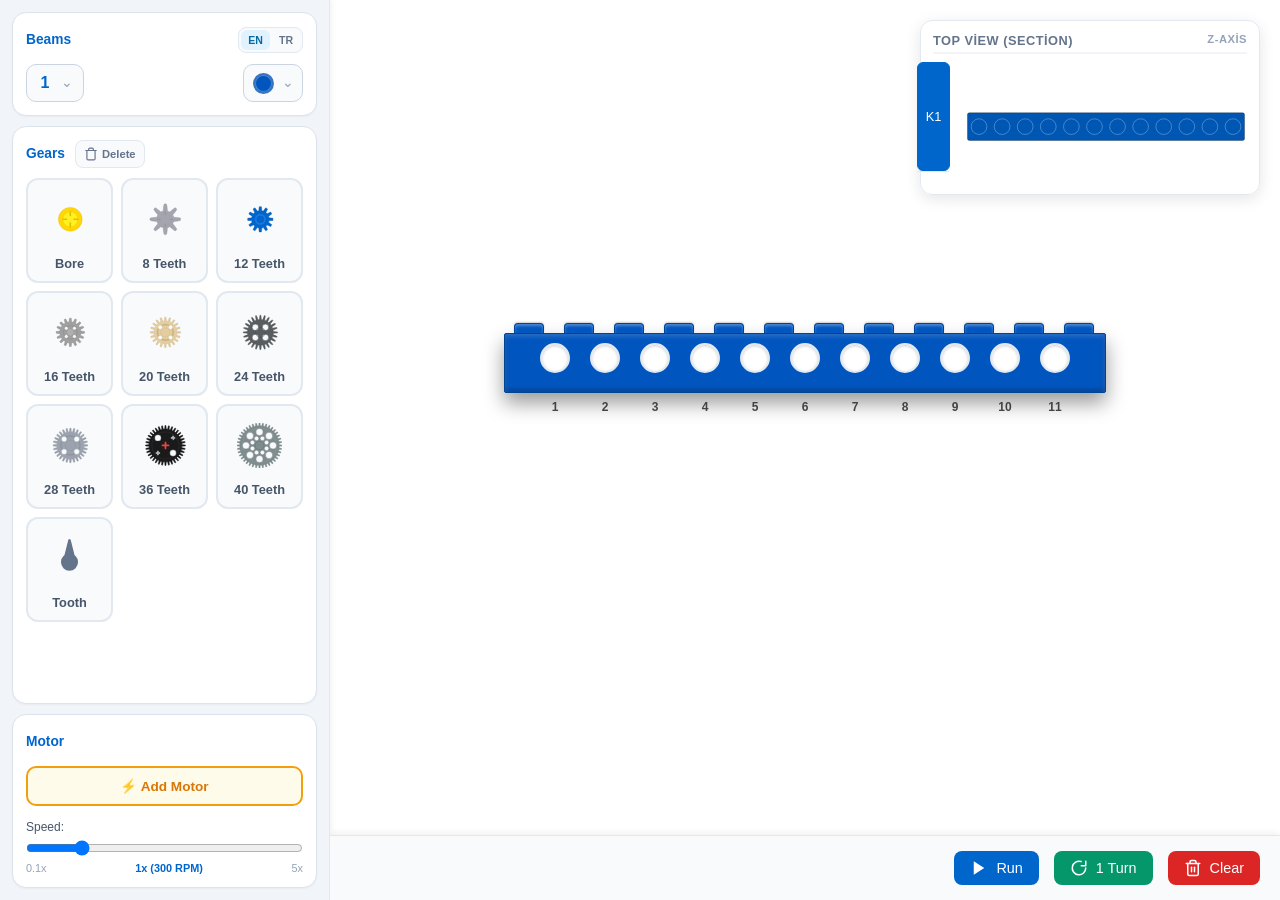
==== commit c0712bb5: "Move Tooth into gear palette and compact delete control" ====
--- a/index.html
+++ b/index.html
@@ -73,30 +73,21 @@
 
                 <!-- Gear controls -->
                 <section class="sidebar-card gears-card">
-                    <div class="sidebar-card-header">
+                    <div class="sidebar-card-header gears-card-header">
                         <h3 class="sidebar-card-title">
                             <span class="en-content">Gears</span><span class="tr-content">Dişliler</span>
                         </h3>
+                        <button class="gear-delete-header-btn" id="deleteModeBtn" type="button" onclick="toggleDeleteMode()">
+                            <svg class="ui-icon ui-icon--sm" aria-hidden="true" focusable="false"><use href="./assets/icons.svg#icon-trash"></use></svg>
+                            <span class="en-content">Delete</span><span class="tr-content">Sil</span>
+                        </button>
                     </div>
 
                     <div class="gear-palette" id="gearPalette">
-                        <!-- Gears injected by JS -->
+                        <!-- Gears + Tooth injected by JS -->
                     </div>
 
                     <div class="gear-card-spacer" aria-hidden="true"></div>
-
-                    <div class="gear-action-row">
-                        <button class="delete-mode-btn" id="deleteModeBtn" onclick="toggleDeleteMode()">
-                            <svg class="ui-icon" aria-hidden="true" focusable="false"><use href="./assets/icons.svg#icon-trash"></use></svg>
-                            <span class="en-content">Delete Gear</span><span class="tr-content">Dişli Sil</span>
-                        </button>
-                        <button class="delete-mode-btn tooth-mode-btn" id="toothModeBtn" onclick="toggleToothMode()">
-                            <div class="tooth-btn-icon" id="toothBtnIcon">
-                                <svg class="ui-icon icon-tooth" aria-hidden="true" focusable="false"><use href="./assets/icons.svg#icon-tooth"></use></svg>
-                            </div>
-                            <span class="tooth-label">Tooth</span>
-                        </button>
-                    </div>
 
                     <div id="toothSettingsPanel" class="tooth-settings-panel">
                         <h4 class="tooth-settings-title">
--- a/styles.css
+++ b/styles.css
@@ -319,81 +319,55 @@
             display: none;
         }
 
-        /* Delete Mode Button */
-        .delete-mode-btn {
-            width: 100%;
-            margin-top: 15px;
-            min-height: 58px;
-            padding: 12px;
-            border-radius: 10px;
-            border: 2px solid #e2e8f0;
-            background: #fff;
+        /* Compact delete control next to the Gears heading */
+        .gears-card-header {
+            justify-content: flex-start;
+        }
+
+        .gear-delete-header-btn {
+            min-height: 28px;
+            padding: 4px 8px;
+            border-radius: 8px;
+            border: 1px solid #e2e8f0;
+            background: #f8fafc;
             color: #64748b;
-            font-size: 0.9rem;
-            font-weight: 600;
-            cursor: pointer;
-            transition: all 0.2s;
-            display: flex;
+            font-size: 0.7rem;
+            font-weight: 700;
+            cursor: pointer;
+            transition: all 0.18s;
+            display: inline-flex;
             align-items: center;
             justify-content: center;
-            gap: 8px;
-        }
-
-        .delete-mode-btn:hover {
+            gap: 4px;
+        }
+
+        .gear-delete-header-btn .ui-icon--sm {
+            width: 14px;
+            height: 14px;
+            margin-right: 0;
+        }
+
+        .gear-delete-header-btn:hover {
             background: #fef2f2;
             border-color: #fca5a5;
             color: #dc2626;
         }
 
-        .delete-mode-btn.active {
+        .gear-delete-header-btn.active {
             background: #dc2626;
             border-color: #dc2626;
             color: #fff;
         }
 
-        .gear-action-row {
-            display: grid;
-            grid-template-columns: repeat(2, minmax(0, 1fr));
-            gap: 8px;
-            align-items: stretch;
-            margin-top: 0;
-        }
-
-        .gear-action-row .delete-mode-btn {
-            margin-top: 0;
-            min-width: 0;
-        }
-
-        .tooth-mode-btn {
-            flex-direction: column;
-            gap: 3px;
-            padding: 7px 10px;
-            overflow: hidden;
-            background-color: #f8fafc;
-            border-color: #cbd5e1;
-            color: #64748b;
-        }
-
-        .tooth-btn-icon {
-            width: 30px;
-            height: 30px;
-            display: grid;
-            place-items: center;
-            transition: transform 0.3s;
+        .tooth-palette-icon {
+            transition: transform 0.3s ease;
             transform-origin: center;
         }
 
-        .tooth-btn-icon svg {
-            display: block;
-            width: 100%;
-            height: 100%;
-            overflow: hidden;
-        }
-
-        .tooth-mode-btn .tooth-label {
-            font-size: 0.8rem;
-            line-height: 1;
-            font-weight: 600;
+        .tooth-palette-option.selected {
+            border-color: #f59e0b;
+            background: #fff7ed;
+            box-shadow: 0 0 15px rgba(245, 158, 11, 0.18);
         }
 
         /* Motor Mode Button */
@@ -588,6 +562,7 @@
         /* Technic Beam - taller to represent 1.2 stud height ratio */
         .technic-beam {
             position: relative;
+            height: var(--beam-height-px);
             background: #0056b3;
             /* Classic Technic Blue */
             border-radius: 2px;
@@ -615,12 +590,12 @@
         }
 
         .stud {
-            width: 30px;
+            width: var(--hole-size-px);
             height: 10px;
             background: linear-gradient(180deg, #0077d4 0%, #0056b3 50%, #004494 100%);
             border-radius: 4px 4px 0 0;
-            margin-right: 20px;
-            /* STUD_SPACING - stud_width */
+            margin-right: calc(var(--stud-px) - var(--hole-size-px));
+            /* Stud pitch minus stud visual width. */
             box-shadow:
                 inset 0 2px 3px rgba(255, 255, 255, 0.3),
                 0 -1px 2px rgba(0, 0, 0, 0.2);
@@ -638,8 +613,8 @@
         }
 
         .beam-hole {
-            width: 30px;
-            height: 30px;
+            width: var(--hole-size-px);
+            height: var(--hole-size-px);
             background: #ffffff;
             border-radius: 50%;
             box-shadow: inset 0 1px 3px rgba(0, 0, 0, 0.2);
@@ -669,6 +644,13 @@
         .beam-hole.invalid {
             border-color: #dc2626;
             background: rgba(220, 38, 38, 0.2);
+            outline: 2px solid rgba(220, 38, 38, 0.35);
+            outline-offset: 2px;
+        }
+
+        .beam-hole.mesh-connected {
+            outline: 2px solid rgba(34, 197, 94, 0.35);
+            outline-offset: 2px;
         }
 
         .beam-hole.has-motor {
@@ -770,7 +752,7 @@
             position: absolute;
             height: 6px;
             background: #2ecc71;
-            top: 50%;
+            top: var(--axle-center-y-px);
             transform: translateY(-50%);
             border-radius: 3px;
             transition: all 0.3s;
@@ -1081,10 +1063,6 @@
             transition: color 0.2s;
         }
 
-        .tooth-mode-btn.active .icon-tooth {
-            color: #c2410c;
-        }
-
         /* Rebrickable element photos used only in the selection palette */
         .gear-image-wrapper {
             width: 58px;
